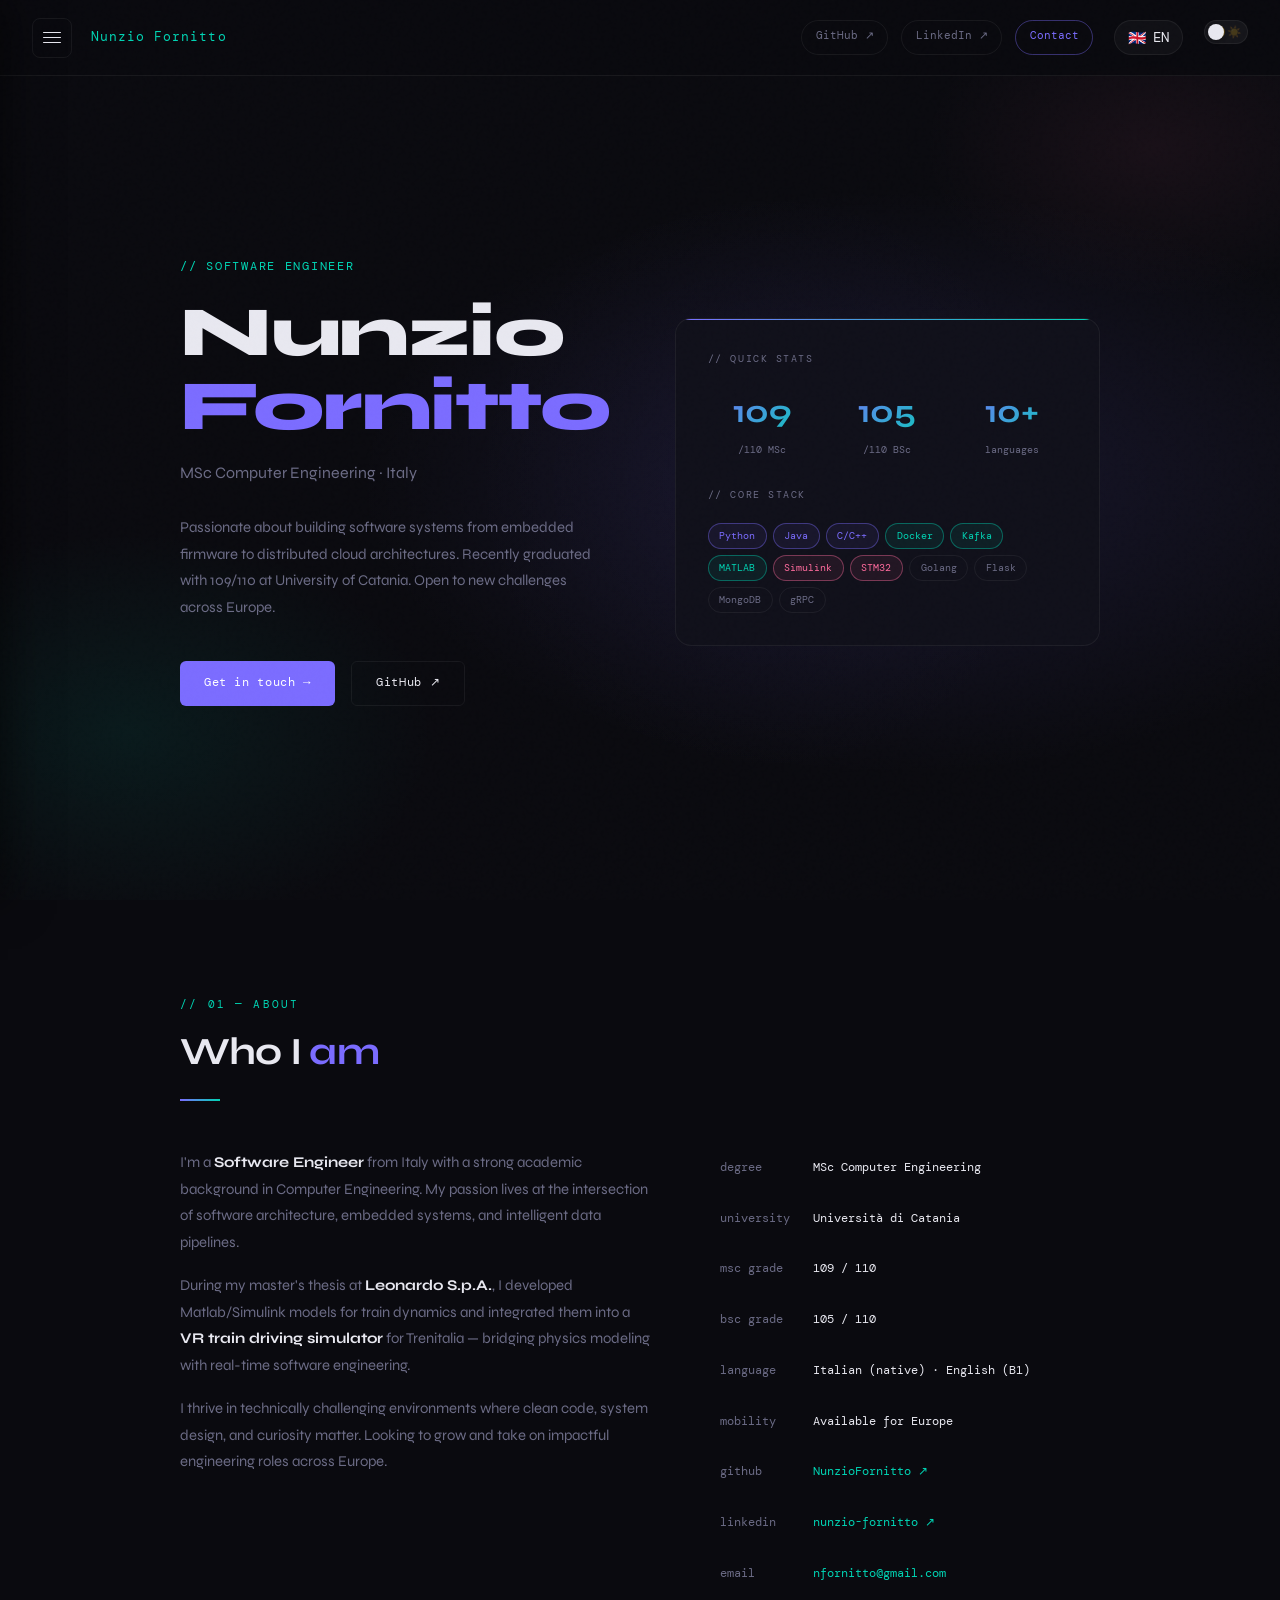
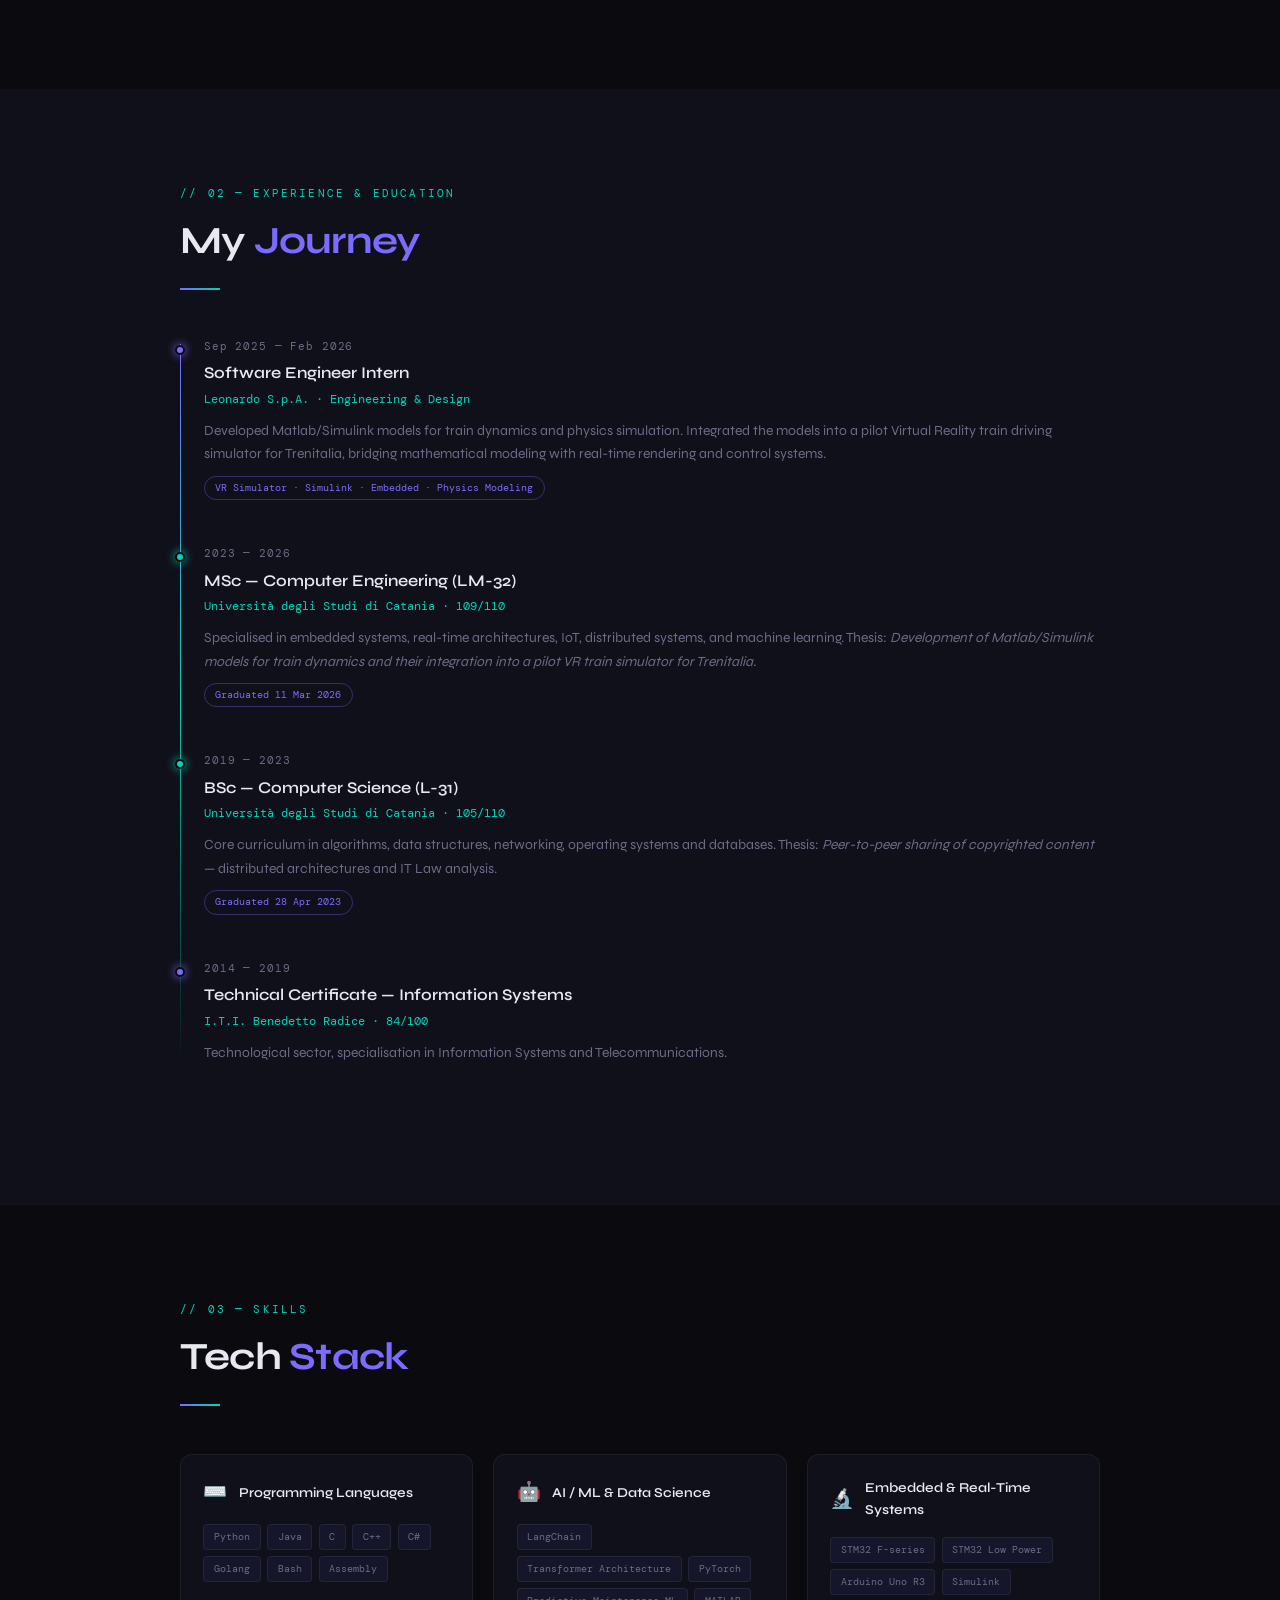
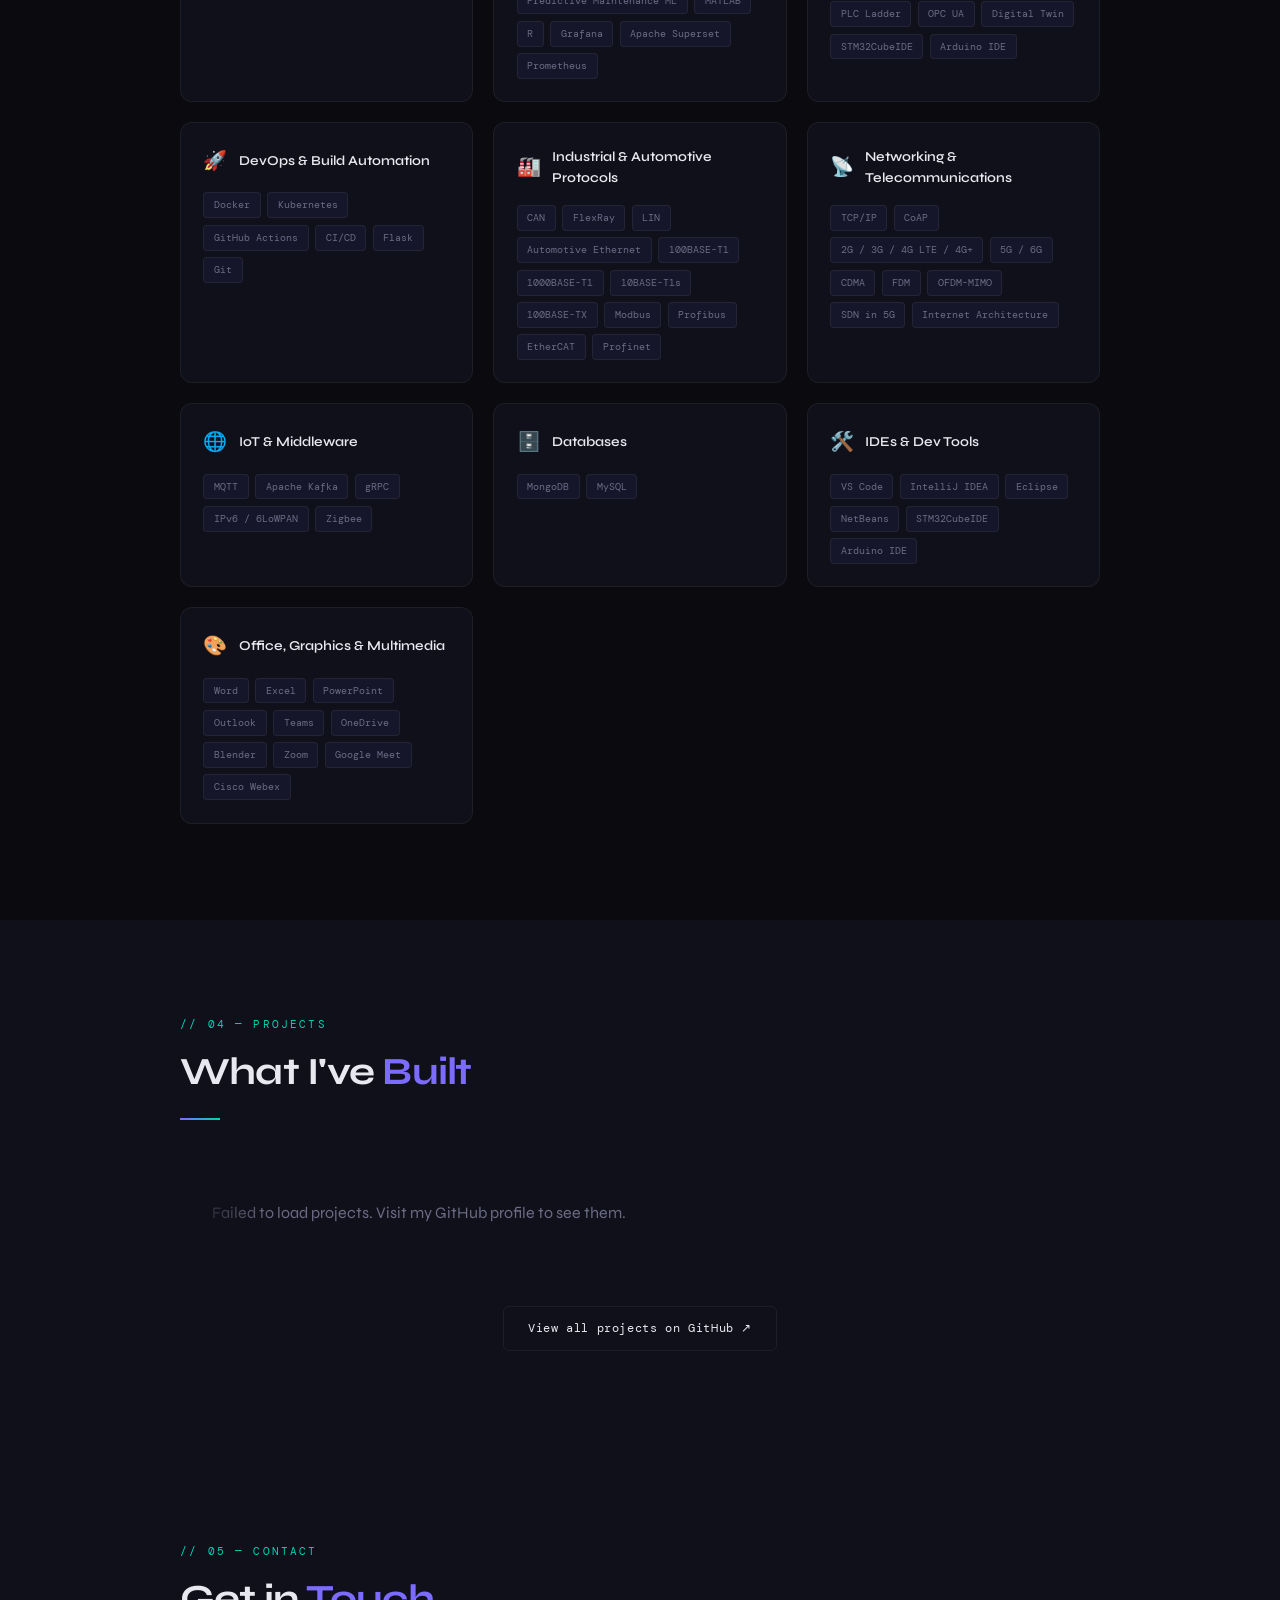
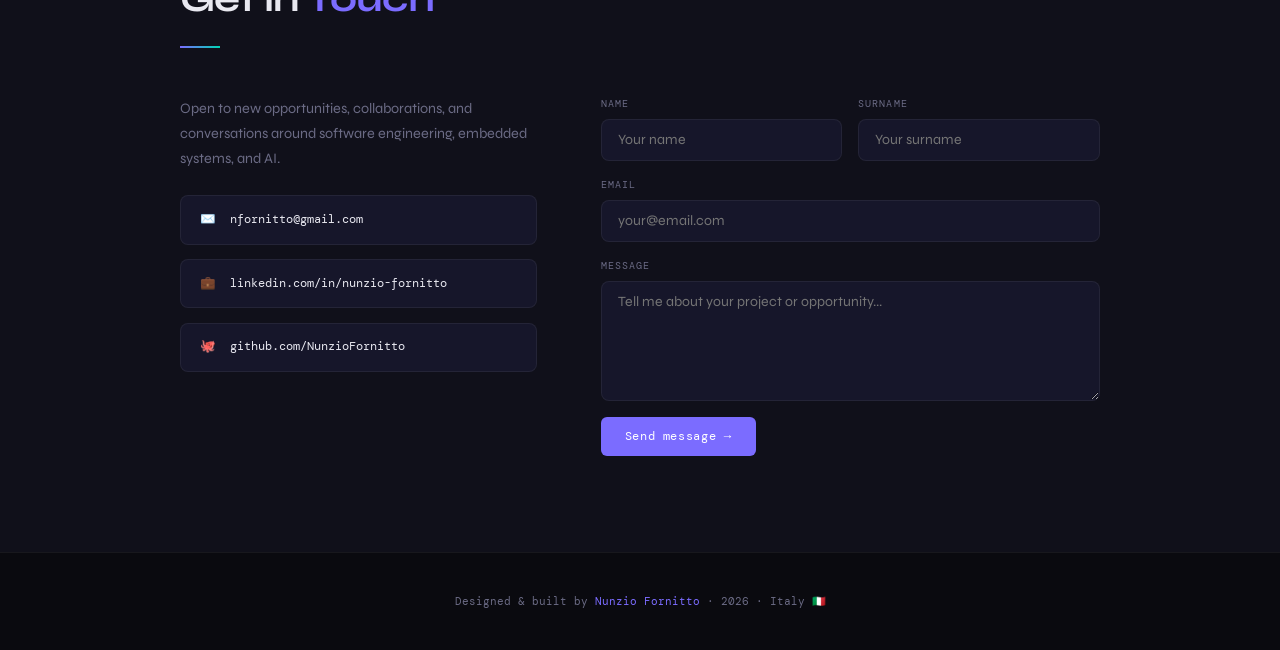
==== index.html @ ed562018 "feat: Implement an interactive theme switcher with light/dark modes and view transitions." ====
<!DOCTYPE html>
<html lang="en">

<head>
  <meta charset="UTF-8" />
  <meta name="viewport" content="width=device-width, initial-scale=1.0" />
  <title>Nunzio Fornitto — Software Engineer</title>
  <link rel="preconnect" href="https://fonts.googleapis.com" />
  <link
    href="https://fonts.googleapis.com/css2?family=DM+Mono:ital,wght@0,300;0,400;0,500;1,300&family=Syne:wght@400;500;600;700;800&display=swap"
    rel="stylesheet" />
  <style>
    *,
    *::before,
    *::after {
      box-sizing: border-box;
      margin: 0;
      padding: 0;
    }

    :root {
      --bg: #0a0a0f;
      --bg2: #10101a;
      --bg3: #16162a;
      --border: rgba(255, 255, 255, 0.06);
      --text: #e8e8f0;
      --muted: #6b6b85;
      --accent: #7b6cff;
      --accent2: #00d4b4;
      --accent3: #ff6b9d;
      --sidebar-w: 300px;
      --font-display: 'Syne', sans-serif;
      --font-mono: 'DM Mono', monospace;
    }

    :root.light-mode {
      --bg: #f8f8fb;
      --bg2: #ffffff;
      --bg3: #f0f0f5;
      --border: rgba(0, 0, 0, 0.08);
      --text: #1a1a24;
      --muted: #5a5a75;
      --accent: #5a45ff;
      --accent2: #00b398;
      --accent3: #e84a82;
    }

    /* ── THEME SCOPES (for interactive scrubbing) ── */
    .light-theme-scope {
      --bg: #f8f8fb;
      --bg2: #ffffff;
      --bg3: #f0f0f5;
      --border: rgba(0, 0, 0, 0.08);
      --text: #1a1a24;
      --muted: #5a5a75;
      --accent: #5a45ff;
      --accent2: #00b398;
      --accent3: #e84a82;
    }

    .dark-theme-scope {
      --bg: #0a0a0f;
      --bg2: #10101a;
      --bg3: #16162a;
      --border: rgba(255, 255, 255, 0.06);
      --text: #e8e8f0;
      --muted: #6b6b85;
      --accent: #7b6cff;
      --accent2: #00d4b4;
      --accent3: #ff6b9d;
    }

    /* ── DAY/NIGHT TRANSITION (View Transitions API) ── */
    ::view-transition-group(root) {
      animation-duration: 0.7s;
      animation-timing-function: cubic-bezier(0.4, 0, 0.2, 1);
    }
    ::view-transition-new(root),
    ::view-transition-old(root) {
      animation: none;
      mix-blend-mode: normal;
    }
    ::view-transition-old(root) {
      z-index: 999;
    }
    ::view-transition-new(root) {
      z-index: 1;
    }
    .light-mode::view-transition-new(root) {
      z-index: 999;
    }
    .light-mode::view-transition-old(root) {
      z-index: 1;
    }

    html {
      scroll-behavior: smooth;
    }

    body {
      background: var(--bg);
      color: var(--text);
      font-family: var(--font-display);
      line-height: 1.6;
      overflow-x: hidden;
    }

    body::before {
      content: '';
      position: fixed;
      inset: 0;
      background-image: url("data:image/svg+xml,%3Csvg viewBox='0 0 256 256' xmlns='http://www.w3.org/2000/svg'%3E%3Cfilter id='noise'%3E%3CfeTurbulence type='fractalNoise' baseFrequency='0.9' numOctaves='4' stitchTiles='stitch'/%3E%3C/filter%3E%3Crect width='100%25' height='100%25' filter='url(%23noise)' opacity='0.04'/%3E%3C/svg%3E");
      pointer-events: none;
      z-index: 9999;
      opacity: .4;
    }

    ::-webkit-scrollbar {
      width: 4px;
    }

    ::-webkit-scrollbar-track {
      background: var(--bg);
    }

    ::-webkit-scrollbar-thumb {
      background: var(--accent);
      border-radius: 2px;
    }

    /* ── SIDEBAR OVERLAY ── */
    .sidebar-overlay {
      position: fixed;
      inset: 0;
      background: rgba(0, 0, 0, .6);
      backdrop-filter: blur(4px);
      z-index: 200;
      opacity: 0;
      pointer-events: none;
      transition: opacity .4s cubic-bezier(.4, 0, .2, 1);
    }

    .sidebar-overlay.active {
      opacity: 1;
      pointer-events: all;
    }

    /* ── SIDEBAR ── */
    .sidebar {
      position: fixed;
      top: 0;
      left: 0;
      bottom: 0;
      width: var(--sidebar-w);
      background: var(--bg2);
      border-right: 1px solid var(--border);
      z-index: 300;
      transform: translateX(-100%);
      transition: transform .4s cubic-bezier(.4, 0, .2, 1);
      display: flex;
      flex-direction: column;
      padding: 2.5rem 2rem;
      box-shadow: 8px 0 40px rgba(0, 0, 0, .5);
    }

    .sidebar.open {
      transform: translateX(0);
    }

    /* Sidebar glow line */
    .sidebar::after {
      content: '';
      position: absolute;
      top: 0;
      right: -1px;
      bottom: 0;
      width: 1px;
      background: linear-gradient(180deg, transparent, var(--accent), var(--accent2), transparent);
      opacity: 0;
      transition: opacity .4s .1s;
    }

    .sidebar.open::after {
      opacity: 1;
    }

    .sidebar-logo {
      font-family: var(--font-mono);
      font-size: .75rem;
      color: var(--accent2);
      letter-spacing: .1em;
      margin-bottom: 3rem;
      opacity: 0;
      transform: translateX(-20px);
      transition: opacity .3s .2s, transform .3s .2s;
    }

    .sidebar.open .sidebar-logo {
      opacity: 1;
      transform: translateX(0);
    }

    .sidebar-nav {
      display: flex;
      flex-direction: column;
      gap: .3rem;
      flex: 1;
    }

    /* Cascade animation for nav items */
    .sidebar-nav a {
      display: flex;
      align-items: center;
      gap: 1rem;
      padding: .75rem 1rem;
      border-radius: 8px;
      text-decoration: none;
      color: var(--muted);
      font-family: var(--font-mono);
      font-size: .8rem;
      letter-spacing: .06em;
      transition: color .25s, background .25s, border-color .25s, transform .25s, box-shadow .25s;
      border: 1px solid transparent;
      opacity: 0;
      transform: translateX(-30px);
      position: relative;
      overflow: hidden;
    }

    /* Ripple effect on hover */
    .sidebar-nav a::before {
      content: '';
      position: absolute;
      inset: 0;
      background: linear-gradient(90deg, rgba(123, 108, 255, .08), transparent);
      transform: translateX(-100%);
      transition: transform .3s ease;
    }

    .sidebar-nav a:hover::before {
      transform: translateX(0);
    }

    .sidebar.open .sidebar-nav a {
      opacity: 1;
      transform: translateX(0);
    }

    .sidebar.open .sidebar-nav a:nth-child(1) {
      transition-delay: .08s;
    }

    .sidebar.open .sidebar-nav a:nth-child(2) {
      transition-delay: .14s;
    }

    .sidebar.open .sidebar-nav a:nth-child(3) {
      transition-delay: .20s;
    }

    .sidebar.open .sidebar-nav a:nth-child(4) {
      transition-delay: .26s;
    }

    .sidebar.open .sidebar-nav a:nth-child(5) {
      transition-delay: .32s;
    }

    .sidebar.open .sidebar-nav a:nth-child(6) {
      transition-delay: .38s;
    }

    /* Reset delays when closing */
    .sidebar:not(.open) .sidebar-nav a {
      transition: color .25s, background .25s, border-color .25s,
        opacity .2s, transform .2s;
      transition-delay: 0s !important;
    }

    .sidebar-nav a:hover,
    .sidebar-nav a.active {
      color: var(--text);
      background: var(--bg3);
      border-color: var(--border);
      transform: translateX(4px) !important;
      box-shadow: inset 0 0 0 1px rgba(123, 108, 255, .2);
    }

    .sidebar-nav a.active {
      color: var(--accent);
      border-color: rgba(123, 108, 255, .3);
      background: rgba(123, 108, 255, .08);
    }

    .sidebar-nav a .nav-num {
      font-size: .62rem;
      color: var(--accent);
      min-width: 20px;
    }

    .sidebar-footer {
      border-top: 1px solid var(--border);
      padding-top: 1.5rem;
      font-family: var(--font-mono);
      font-size: .65rem;
      color: var(--muted);
      line-height: 1.9;
      opacity: 0;
      transform: translateY(10px);
      transition: opacity .3s .5s, transform .3s .5s;
    }

    .sidebar.open .sidebar-footer {
      opacity: 1;
      transform: translateY(0);
    }

    .sidebar-footer a {
      color: var(--accent2);
      text-decoration: none;
    }

    /* ── TOP NAV ── */
    nav {
      position: fixed;
      top: 0;
      left: 0;
      right: 0;
      z-index: 100;
      display: flex;
      align-items: center;
      justify-content: space-between;
      padding: 1.1rem 2rem;
      background: rgba(10, 10, 15, .85);
      backdrop-filter: blur(16px);
      border-bottom: 1px solid var(--border);
      animation: slideDown .5s ease forwards;
    }

    @keyframes slideDown {
      from {
        transform: translateY(-100%);
        opacity: 0;
      }

      to {
        transform: translateY(0);
        opacity: 1;
      }
    }

    .nav-left {
      display: flex;
      align-items: center;
      gap: 1.2rem;
    }

    /* ── HAMBURGER (animated) ── */
    .hamburger {
      display: flex;
      flex-direction: column;
      justify-content: center;
      align-items: center;
      width: 40px;
      height: 40px;
      padding: 8px;
      cursor: pointer;
      border: 1px solid var(--border);
      border-radius: 8px;
      background: transparent;
      transition: border-color .3s, background .3s, box-shadow .3s;
      flex-shrink: 0;
      position: relative;
      gap: 0;
    }

    .hamburger:hover {
      border-color: var(--accent);
      background: rgba(123, 108, 255, .08);
      box-shadow: 0 0 16px rgba(123, 108, 255, .2);
    }

    .hamburger span {
      display: block;
      width: 18px;
      height: 1.5px;
      background: var(--text);
      border-radius: 2px;
      position: absolute;
      transition: transform .4s cubic-bezier(.4, 0, .2, 1),
        opacity .3s,
        width .3s,
        background .3s;
    }

    .hamburger span:nth-child(1) {
      transform: translateY(-5px);
    }

    .hamburger span:nth-child(2) {
      transform: translateY(0);
    }

    .hamburger span:nth-child(3) {
      transform: translateY(5px);
    }

    /* X state */
    .hamburger.open span {
      background: var(--accent);
    }

    .hamburger.open span:nth-child(1) {
      transform: translateY(0) rotate(45deg);
    }

    .hamburger.open span:nth-child(2) {
      opacity: 0;
      transform: scaleX(0);
    }

    .hamburger.open span:nth-child(3) {
      transform: translateY(0) rotate(-45deg);
    }

    .nav-logo {
      font-family: var(--font-mono);
      font-size: .8rem;
      color: var(--accent2);
      letter-spacing: .08em;
    }

    .nav-right {
      display: flex;
      gap: .8rem;
    }

    .nav-pill {
      font-family: var(--font-mono);
      font-size: .68rem;
      color: var(--muted);
      text-decoration: none;
      padding: .35rem .85rem;
      border-radius: 99px;
      border: 1px solid var(--border);
      transition: all .25s;
    }

    .nav-pill:hover {
      border-color: var(--accent2);
      color: var(--accent2);
      box-shadow: 0 0 12px rgba(0, 212, 180, .2);
    }

    /* ── MAIN ── */
    main {
      padding-top: 64px;
    }

    section {
      padding: 6rem 0;
    }

    .container {
      max-width: 1000px;
      margin: 0 auto;
      padding: 0 2.5rem;
    }

    /* ── HERO ── */
    #hero {
      min-height: calc(100vh - 64px);
      display: flex;
      align-items: center;
      position: relative;
      overflow: hidden;
    }

    /* Animated orbs background */
    .hero-bg {
      position: absolute;
      inset: 0;
      pointer-events: none;
      background:
        radial-gradient(ellipse 60% 50% at 70% 50%, rgba(123, 108, 255, .12) 0%, transparent 70%),
        radial-gradient(ellipse 40% 40% at 10% 80%, rgba(0, 212, 180, .08) 0%, transparent 60%);
    }

    .hero-bg::before {
      content: '';
      position: absolute;
      inset: 0;
      background: radial-gradient(ellipse 30% 30% at 90% 10%, rgba(255, 107, 157, .06) 0%, transparent 60%);
      animation: pulseBg 8s ease-in-out infinite alternate;
    }

    .hero-bg::after {
      content: '';
      position: absolute;
      width: 600px;
      height: 600px;
      border-radius: 50%;
      background: radial-gradient(circle, rgba(123, 108, 255, .04) 0%, transparent 70%);
      top: 50%;
      left: 60%;
      transform: translate(-50%, -50%);
      animation: floatOrb 12s ease-in-out infinite alternate;
    }

    @keyframes pulseBg {
      from {
        opacity: .6;
        transform: scale(1);
      }

      to {
        opacity: 1;
        transform: scale(1.1);
      }
    }

    @keyframes floatOrb {
      from {
        transform: translate(-50%, -50%) scale(1);
      }

      to {
        transform: translate(-50%, -55%) scale(1.15);
      }
    }

    /* Particle-like floating dots */
    .hero-particles {
      position: absolute;
      inset: 0;
      pointer-events: none;
      overflow: hidden;
    }

    .hero-particles span {
      position: absolute;
      width: 2px;
      height: 2px;
      border-radius: 50%;
      background: var(--accent);
      opacity: 0;
      animation: particle 8s linear infinite;
    }

    .hero-particles span:nth-child(1) {
      left: 10%;
      animation-delay: 0s;
      animation-duration: 7s;
      background: var(--accent);
    }

    .hero-particles span:nth-child(2) {
      left: 25%;
      animation-delay: 1.5s;
      animation-duration: 9s;
      background: var(--accent2);
    }

    .hero-particles span:nth-child(3) {
      left: 40%;
      animation-delay: 3s;
      animation-duration: 6s;
      background: var(--accent3);
    }

    .hero-particles span:nth-child(4) {
      left: 60%;
      animation-delay: 0.8s;
      animation-duration: 11s;
      background: var(--accent);
    }

    .hero-particles span:nth-child(5) {
      left: 75%;
      animation-delay: 2.2s;
      animation-duration: 8s;
      background: var(--accent2);
    }

    .hero-particles span:nth-child(6) {
      left: 88%;
      animation-delay: 4s;
      animation-duration: 10s;
      background: var(--accent);
    }

    @keyframes particle {
      0% {
        transform: translateY(100vh) scale(0);
        opacity: 0;
      }

      10% {
        opacity: .6;
      }

      90% {
        opacity: .3;
      }

      100% {
        transform: translateY(-10vh) scale(1.5);
        opacity: 0;
      }
    }

    .hero-grid {
      display: grid;
      grid-template-columns: 1fr 1fr;
      gap: 4rem;
      align-items: center;
      position: relative;
      z-index: 1;
    }

    .hero-tag {
      font-family: var(--font-mono);
      font-size: .72rem;
      color: var(--accent2);
      letter-spacing: .15em;
      text-transform: uppercase;
      margin-bottom: 1.2rem;
      opacity: 0;
      animation: fadeUp .6s .3s forwards;
    }

    .hero-name {
      font-size: clamp(3rem, 5.5vw, 4.8rem);
      font-weight: 800;
      line-height: 1.05;
      letter-spacing: -.02em;
      opacity: 0;
      animation: fadeUp .7s .45s forwards;
    }

    .hero-name span {
      color: var(--accent);
    }

    .hero-role {
      margin-top: 1rem;
      font-size: 1rem;
      color: var(--muted);
      opacity: 0;
      animation: fadeUp .6s .6s forwards;
    }

    .hero-desc {
      margin-top: 1.8rem;
      font-size: .93rem;
      color: var(--muted);
      line-height: 1.8;
      max-width: 440px;
      opacity: 0;
      animation: fadeUp .6s .75s forwards;
    }

    .hero-cta {
      margin-top: 2.5rem;
      display: flex;
      gap: 1rem;
      flex-wrap: wrap;
      opacity: 0;
      animation: fadeUp .6s .9s forwards;
    }

    .btn {
      display: inline-flex;
      align-items: center;
      gap: .5rem;
      padding: .72rem 1.5rem;
      border-radius: 6px;
      font-family: var(--font-mono);
      font-size: .78rem;
      letter-spacing: .05em;
      text-decoration: none;
      transition: all .3s cubic-bezier(.4, 0, .2, 1);
      cursor: pointer;
      border: none;
      position: relative;
      overflow: hidden;
    }

    .btn::after {
      content: '';
      position: absolute;
      inset: 0;
      background: rgba(255, 255, 255, .08);
      transform: scaleX(0);
      transform-origin: left;
      transition: transform .3s ease;
    }

    .btn:hover::after {
      transform: scaleX(1);
    }

    .btn-primary {
      background: var(--accent);
      color: #fff;
    }

    .btn-primary:hover {
      background: #9488ff;
      transform: translateY(-3px);
      box-shadow: 0 12px 32px rgba(123, 108, 255, .4);
    }

    .btn-outline {
      background: transparent;
      color: var(--text);
      border: 1px solid var(--border);
    }

    .btn-outline:hover {
      border-color: var(--accent2);
      color: var(--accent2);
      transform: translateY(-3px);
      box-shadow: 0 8px 24px rgba(0, 212, 180, .15);
    }

    .hero-card {
      background: var(--bg2);
      border: 1px solid var(--border);
      border-radius: 16px;
      padding: 2rem;
      opacity: 0;
      animation: fadeLeft .8s .5s forwards;
      position: relative;
      overflow: hidden;
      transition: transform .3s, box-shadow .3s;
    }

    .hero-card:hover {
      transform: translateY(-4px) rotateX(2deg);
      box-shadow: 0 24px 60px rgba(0, 0, 0, .4);
    }

    .hero-card::before {
      content: '';
      position: absolute;
      top: -1px;
      left: 0;
      right: 0;
      height: 2px;
      background: linear-gradient(90deg, var(--accent), var(--accent2), var(--accent3));
      background-size: 200% 100%;
      animation: shimmerLine 3s linear infinite;
    }

    @keyframes shimmerLine {
      0% {
        background-position: -100% 0;
      }

      100% {
        background-position: 200% 0;
      }
    }

    .card-label {
      font-family: var(--font-mono);
      font-size: .65rem;
      color: var(--muted);
      letter-spacing: .15em;
      text-transform: uppercase;
      margin-bottom: 1.2rem;
    }

    .stat-row {
      display: flex;
      justify-content: space-between;
      margin-bottom: 1.8rem;
      gap: 1rem;
    }

    .stat {
      text-align: center;
      flex: 1;
    }

    .stat-val {
      font-size: 2rem;
      font-weight: 700;
      background: linear-gradient(135deg, var(--accent), var(--accent2));
      -webkit-background-clip: text;
      background-clip: text;
      -webkit-text-fill-color: transparent;
      animation: countPulse 3s ease-in-out infinite;
    }

    @keyframes countPulse {

      0%,
      100% {
        filter: brightness(1);
      }

      50% {
        filter: brightness(1.3);
      }
    }

    .stat-lbl {
      font-family: var(--font-mono);
      font-size: .62rem;
      color: var(--muted);
      margin-top: .3rem;
    }

    .chip-cloud {
      display: flex;
      flex-wrap: wrap;
      gap: .4rem;
      margin-top: .5rem;
    }

    .chip {
      font-family: var(--font-mono);
      font-size: .62rem;
      padding: .25rem .65rem;
      border-radius: 99px;
      border: 1px solid var(--border);
      color: var(--muted);
      transition: all .25s;
      cursor: default;
    }

    .chip:hover {
      transform: translateY(-2px);
      box-shadow: 0 4px 12px rgba(0, 0, 0, .3);
    }

    .chip.hi {
      border-color: rgba(123, 108, 255, .4);
      color: var(--accent);
      background: rgba(123, 108, 255, .08);
    }

    .chip.teal {
      border-color: rgba(0, 212, 180, .4);
      color: var(--accent2);
      background: rgba(0, 212, 180, .08);
    }

    .chip.pink {
      border-color: rgba(255, 107, 157, .4);
      color: var(--accent3);
      background: rgba(255, 107, 157, .08);
    }

    /* ── SECTION HEADER ── */
    .section-header {
      margin-bottom: 3rem;
    }

    .section-eyebrow {
      font-family: var(--font-mono);
      font-size: .68rem;
      color: var(--accent2);
      letter-spacing: .2em;
      text-transform: uppercase;
      margin-bottom: .5rem;
    }

    .section-title {
      font-size: clamp(1.8rem, 3vw, 2.4rem);
      font-weight: 700;
      letter-spacing: -.02em;
    }

    .section-title span {
      color: var(--accent);
    }

    .divider {
      width: 40px;
      height: 2px;
      margin: 1rem 0 0;
      background: linear-gradient(90deg, var(--accent), var(--accent2));
      transition: width .6s ease;
    }

    .reveal.visible .divider {
      width: 80px;
    }

    /* ── ABOUT ── */
    .about-grid {
      display: grid;
      grid-template-columns: 1.2fr 1fr;
      gap: 3.5rem;
      align-items: start;
    }

    .about-text p {
      color: var(--muted);
      line-height: 1.8;
      margin-bottom: 1rem;
      font-size: .93rem;
    }

    .about-text p strong {
      color: var(--text);
    }

    .info-list {
      list-style: none;
      display: flex;
      flex-direction: column;
      gap: .8rem;
    }

    .info-list li {
      display: flex;
      gap: .8rem;
      font-family: var(--font-mono);
      font-size: .78rem;
      padding: .5rem .75rem;
      border-radius: 6px;
      border: 1px solid transparent;
      transition: all .2s;
    }

    .info-list li:hover {
      background: var(--bg3);
      border-color: var(--border);
      transform: translateX(4px);
    }

    .info-list .key {
      color: var(--muted);
      min-width: 80px;
    }

    .info-list .val {
      color: var(--text);
    }

    .info-list a {
      color: var(--accent2);
      text-decoration: none;
    }

    .info-list a:hover {
      color: var(--accent);
    }

    /* ── TIMELINE ── */
    .timeline {
      position: relative;
      padding-left: 1.5rem;
    }

    .timeline::before {
      content: '';
      position: absolute;
      left: 0;
      top: .4rem;
      bottom: 0;
      width: 1px;
      background: linear-gradient(180deg, var(--accent), var(--accent2), transparent);
      animation: timelineGrow 1.5s ease forwards;
      transform-origin: top;
    }

    @keyframes timelineGrow {
      from {
        transform: scaleY(0);
      }

      to {
        transform: scaleY(1);
      }
    }

    .tl-item {
      position: relative;
      margin-bottom: 2.8rem;
      opacity: 0;
      transform: translateX(20px);
      transition: opacity .5s, transform .5s;
    }

    .tl-item.visible {
      opacity: 1;
      transform: translateX(0);
    }

    .tl-dot {
      position: absolute;
      left: -1.83rem;
      top: .45rem;
      width: 10px;
      height: 10px;
      border-radius: 50%;
      background: var(--accent);
      border: 2px solid var(--bg);
      box-shadow: 0 0 10px var(--accent);
      animation: dotPulse 2.5s ease-in-out infinite;
    }

    .tl-dot.teal {
      background: var(--accent2);
      box-shadow: 0 0 10px var(--accent2);
    }

    @keyframes dotPulse {

      0%,
      100% {
        box-shadow: 0 0 6px currentColor;
      }

      50% {
        box-shadow: 0 0 18px currentColor;
      }
    }

    .tl-date {
      font-family: var(--font-mono);
      font-size: .67rem;
      color: var(--muted);
      letter-spacing: .08em;
      margin-bottom: .35rem;
    }

    .tl-title {
      font-size: 1.02rem;
      font-weight: 600;
      margin-bottom: .2rem;
    }

    .tl-company {
      font-family: var(--font-mono);
      font-size: .76rem;
      color: var(--accent2);
      margin-bottom: .6rem;
    }

    .tl-desc {
      font-size: .87rem;
      color: var(--muted);
      line-height: 1.7;
    }

    .tl-badge {
      display: inline-block;
      margin-top: .6rem;
      font-family: var(--font-mono);
      font-size: .63rem;
      padding: .2rem .65rem;
      border-radius: 99px;
      border: 1px solid rgba(123, 108, 255, .35);
      color: var(--accent);
      transition: all .25s;
    }

    .tl-badge:hover {
      background: rgba(123, 108, 255, .1);
      box-shadow: 0 0 12px rgba(123, 108, 255, .2);
    }

    /* ── SKILLS ── */
    .skills-grid {
      display: grid;
      grid-template-columns: repeat(auto-fit, minmax(290px, 1fr));
      gap: 1.25rem;
    }

    .skill-card {
      background: var(--bg2);
      border: 1px solid var(--border);
      border-radius: 12px;
      padding: 1.4rem;
      transition: border-color .3s, transform .3s, box-shadow .3s;
      position: relative;
      overflow: hidden;
      opacity: 0;
      transform: translateY(20px);
    }

    .skill-card.visible {
      opacity: 1;
      transform: translateY(0);
    }

    .skill-card:hover {
      border-color: var(--accent);
      transform: translateY(-5px);
      box-shadow: 0 12px 40px rgba(123, 108, 255, .15);
    }

    .skill-card::after {
      content: '';
      position: absolute;
      top: 0;
      left: 0;
      right: 0;
      height: 2px;
      background: linear-gradient(90deg, var(--accent), var(--accent2));
      opacity: 0;
      transition: opacity .3s;
    }

    .skill-card:hover::after {
      opacity: 1;
    }

    /* Spotlight hover */
    .skill-card::before {
      content: '';
      position: absolute;
      inset: 0;
      background: radial-gradient(circle at var(--mx, 50%) var(--my, 50%), rgba(123, 108, 255, .06) 0%, transparent 60%);
      opacity: 0;
      transition: opacity .3s;
    }

    .skill-card:hover::before {
      opacity: 1;
    }

    .skill-card-head {
      display: flex;
      align-items: center;
      gap: .7rem;
      margin-bottom: 1rem;
    }

    .skill-card-icon {
      font-size: 1.2rem;
    }

    .skill-card-title {
      font-size: .85rem;
      font-weight: 600;
    }

    .skill-tags {
      display: flex;
      flex-wrap: wrap;
      gap: .4rem;
    }

    .skill-tag {
      font-family: var(--font-mono);
      font-size: .62rem;
      padding: .25rem .6rem;
      border-radius: 4px;
      background: var(--bg3);
      color: var(--muted);
      border: 1px solid var(--border);
      transition: all .2s;
    }

    .skill-tag:hover {
      color: var(--accent);
      border-color: rgba(123, 108, 255, .3);
      transform: scale(1.05);
    }

    /* ── PROJECTS ── */
    .projects-grid {
      display: grid;
      grid-template-columns: repeat(auto-fit, minmax(280px, 1fr));
      gap: 1.4rem;
    }

    .project-card {
      background: var(--bg2);
      border: 1px solid var(--border);
      border-radius: 12px;
      padding: 1.8rem;
      transition: all .3s cubic-bezier(.4, 0, .2, 1);
      display: flex;
      flex-direction: column;
      gap: .8rem;
      opacity: 0;
      transform: translateY(30px);
    }

    .project-card.visible {
      opacity: 1;
      transform: translateY(0);
    }

    .project-card:hover {
      border-color: var(--accent2);
      transform: translateY(-6px);
      box-shadow: 0 20px 50px rgba(0, 0, 0, .4), 0 0 0 1px rgba(0, 212, 180, .1);
    }

    .project-top {
      display: flex;
      justify-content: space-between;
      align-items: flex-start;
    }

    .project-icon {
      font-size: 1.5rem;
      transition: transform .3s;
    }

    .project-card:hover .project-icon {
      transform: scale(1.15) rotate(5deg);
    }

    .project-link {
      font-family: var(--font-mono);
      font-size: .63rem;
      color: var(--muted);
      text-decoration: none;
      border: 1px solid var(--border);
      padding: .22rem .6rem;
      border-radius: 4px;
      transition: all .2s;
    }

    .project-link:hover {
      border-color: var(--accent2);
      color: var(--accent2);
    }

    .project-title {
      font-size: .98rem;
      font-weight: 600;
    }

    .project-desc {
      font-size: .85rem;
      color: var(--muted);
      line-height: 1.65;
      flex: 1;
    }

    .project-stack {
      display: flex;
      flex-wrap: wrap;
      gap: .4rem;
    }

    .stack-tag {
      font-family: var(--font-mono);
      font-size: .6rem;
      padding: .2rem .55rem;
      border-radius: 4px;
      background: rgba(123, 108, 255, .1);
      color: var(--accent);
      border: 1px solid rgba(123, 108, 255, .2);
      transition: all .2s;
    }

    .stack-tag:hover {
      background: rgba(123, 108, 255, .2);
      transform: translateY(-1px);
    }

    .github-cta {
      text-align: center;
      margin-top: 2.5rem;
    }

    /* ── CONTACT ── */
    #contact {
      background: var(--bg2);
    }

    .contact-grid {
      display: grid;
      grid-template-columns: 1fr 1.4fr;
      gap: 4rem;
      align-items: start;
    }

    .contact-links {
      display: flex;
      flex-direction: column;
      gap: .9rem;
      margin-top: 1.5rem;
    }

    .contact-link {
      display: flex;
      align-items: center;
      gap: 1rem;
      padding: .85rem 1.2rem;
      background: var(--bg3);
      border-radius: 8px;
      border: 1px solid var(--border);
      text-decoration: none;
      color: var(--text);
      font-family: var(--font-mono);
      font-size: .78rem;
      transition: all .25s;
      position: relative;
      overflow: hidden;
    }

    .contact-link::after {
      content: '→';
      position: absolute;
      right: 1rem;
      opacity: 0;
      transform: translateX(-8px);
      transition: all .25s;
      font-size: .7rem;
      color: var(--accent);
    }

    .contact-link:hover {
      border-color: var(--accent);
      color: var(--accent);
      transform: translateX(4px);
    }

    .contact-link:hover::after {
      opacity: 1;
      transform: translateX(0);
    }

    .contact-form {
      display: flex;
      flex-direction: column;
      gap: 1rem;
    }

    .form-row {
      display: grid;
      grid-template-columns: 1fr 1fr;
      gap: 1rem;
    }

    .form-group {
      display: flex;
      flex-direction: column;
      gap: .4rem;
    }

    .form-label {
      font-family: var(--font-mono);
      font-size: .65rem;
      color: var(--muted);
      letter-spacing: .1em;
      text-transform: uppercase;
    }

    .form-input,
    .form-textarea {
      background: var(--bg3);
      border: 1px solid var(--border);
      border-radius: 8px;
      padding: .72rem 1rem;
      color: var(--text);
      font-family: var(--font-display);
      font-size: .88rem;
      transition: border-color .25s, box-shadow .25s;
      outline: none;
      width: 100%;
    }

    .form-input:focus,
    .form-textarea:focus {
      border-color: var(--accent);
      box-shadow: 0 0 0 3px rgba(123, 108, 255, .1);
    }

    .form-textarea {
      min-height: 120px;
      resize: vertical;
    }

    .form-status {
      font-family: var(--font-mono);
      font-size: .73rem;
      padding: .6rem 1rem;
      border-radius: 6px;
      display: none;
    }

    .form-status.success {
      background: rgba(0, 212, 180, .1);
      color: var(--accent2);
      border: 1px solid rgba(0, 212, 180, .25);
      display: block;
    }

    .form-status.error {
      background: rgba(255, 107, 157, .1);
      color: var(--accent3);
      border: 1px solid rgba(255, 107, 157, .25);
      display: block;
    }

    /* ── FOOTER ── */
    footer {
      text-align: center;
      padding: 2.5rem;
      border-top: 1px solid var(--border);
      font-family: var(--font-mono);
      font-size: .68rem;
      color: var(--muted);
    }

    footer span {
      color: var(--accent);
    }

    /* ── SCROLL REVEAL ── */
    @keyframes fadeUp {
      from {
        opacity: 0;
        transform: translateY(28px);
      }

      to {
        opacity: 1;
        transform: translateY(0);
      }
    }

    @keyframes fadeLeft {
      from {
        opacity: 0;
        transform: translateX(28px);
      }

      to {
        opacity: 1;
        transform: translateX(0);
      }
    }

    .reveal {
      opacity: 0;
      transform: translateY(24px);
      transition: opacity .7s cubic-bezier(.4, 0, .2, 1), transform .7s cubic-bezier(.4, 0, .2, 1);
    }

    .reveal.visible {
      opacity: 1;
      transform: translateY(0);
    }

    /* Staggered reveal children */
    .reveal-stagger>* {
      opacity: 0;
      transform: translateY(20px);
      transition: opacity .5s, transform .5s;
    }

    .reveal-stagger.visible>*:nth-child(1) {
      opacity: 1;
      transform: none;
      transition-delay: .05s;
    }

    .reveal-stagger.visible>*:nth-child(2) {
      opacity: 1;
      transform: none;
      transition-delay: .15s;
    }

    .reveal-stagger.visible>*:nth-child(3) {
      opacity: 1;
      transform: none;
      transition-delay: .25s;
    }

    .reveal-stagger.visible>*:nth-child(4) {
      opacity: 1;
      transform: none;
      transition-delay: .35s;
    }

    .reveal-stagger.visible>*:nth-child(5) {
      opacity: 1;
      transform: none;
      transition-delay: .45s;
    }

    .reveal-stagger.visible>*:nth-child(6) {
      opacity: 1;
      transform: none;
      transition-delay: .55s;
    }

    .reveal-stagger.visible>*:nth-child(7) {
      opacity: 1;
      transform: none;
      transition-delay: .65s;
    }

    .reveal-stagger.visible>*:nth-child(8) {
      opacity: 1;
      transform: none;
      transition-delay: .75s;
    }

    .reveal-stagger.visible>*:nth-child(9) {
      opacity: 1;
      transform: none;
      transition-delay: .85s;
    }

    .reveal-stagger.visible>*:nth-child(10) {
      opacity: 1;
      transform: none;
      transition-delay: .95s;
    }

    /* ── PROJECTS SLIDER ── */
    .projects-slider-wrapper {
      width: 100%;
      overflow: hidden;
      position: relative;
      margin-top: 3rem;
      /* Masks to fade left and right edges */
      -webkit-mask-image: linear-gradient(to right, transparent, black 10%, black 90%, transparent);
      mask-image: linear-gradient(to right, transparent, black 10%, black 90%, transparent);
    }

    .projects-track {
      display: flex;
      gap: 2rem;
      width: max-content;
      /* Animation now handled by JS for interactivity */
      will-change: transform;
    }

    /* Each card is fixed width in the slider */
    .projects-track .project-card {
      width: 350px;
      flex-shrink: 0;
      white-space: normal; /* Restore normal wrapping inside card */
      opacity: 1; /* Override original reveal styling */
      transform: none;
    }    /* ── LANG TOGGLE ── */
    .lang-toggle {
      display: flex;
      align-items: center;
      gap: 0.4rem;
      background: rgba(255, 255, 255, 0.03);
      border: 1px solid var(--border);
      color: var(--text);
      font-family: var(--font-mono);
      font-size: 0.85rem;
      padding: 0.4rem 0.8rem;
      border-radius: 40px;
      cursor: pointer;
      transition: all 0.3s ease;
      margin-left: 0.5rem;
    }

    .lang-toggle:hover {
      background: rgba(255, 255, 255, 0.08);
      border-color: rgba(255, 255, 255, 0.2);
      transform: translateY(-1px);
    }

    .lang-flag {
      font-size: 1.1em;
    }

    /* ── THEME SWITCH ── */
    .theme-switch {
      position: relative;
      width: 44px;
      height: 24px;
      background: rgba(255, 255, 255, 0.05);
      border: 1px solid var(--border);
      border-radius: 20px;
      cursor: pointer;
      display: flex;
      align-items: center;
      margin-left: 0.5rem;
      transition: all 0.3s ease;
    }
    :root.light-mode .theme-switch {
      background: rgba(0, 0, 0, 0.05);
    }
    .theme-switch:hover {
      background: rgba(255, 255, 255, 0.1);
      border-color: rgba(255, 255, 255, 0.2);
    }
    :root.light-mode .theme-switch:hover {
      background: rgba(0, 0, 0, 0.1);
      border-color: rgba(0, 0, 0, 0.2);
    }
    .theme-switch-thumb {
      position: absolute;
      left: 3px;
      width: 16px;
      height: 16px;
      background: var(--text);
      border-radius: 50%;
      transition: transform 0.4s cubic-bezier(0.4, 0, 0.2, 1);
      box-shadow: 0 2px 4px rgba(0,0,0,0.2);
    }
    :root.light-mode .theme-switch-thumb {
      transform: translateX(20px);
      background: var(--accent);
    }
    .theme-icon {
      position: absolute;
      font-size: 0.72rem;
      pointer-events: none;
      transition: opacity 0.3s ease;
      z-index: 1;
      display: flex;
      align-items: center;
      justify-content: center;
    }
    .theme-icon.moon { 
      left: 6px;
      opacity: 0.5; 
    }
    .theme-icon.sun { 
      right: 6px;
      opacity: 0.2;
    }
    :root.light-mode .theme-icon.moon { opacity: 0.2; }
    :root.light-mode .theme-icon.sun { opacity: 0.8; }
    .theme-switch-thumb {
      z-index: 2;
    }

    /* ── RESPONSIVE ── */
    @media (max-width: 768px) {
      .nav-right .nav-pill {
        display: none;
      }

      .hero-grid,
      .about-grid,
      .contact-grid {
        grid-template-columns: 1fr;
      }

      .form-row {
        grid-template-columns: 1fr;
      }

      .hero-card {
        display: none;
      }
    }
  </style>
</head>

<body>

  <div class="sidebar-overlay" id="overlay"></div>

  <!-- Lang transition overlay -->
  <div id="lang-veil" style="position:fixed;inset:0;background:var(--bg);opacity:0;pointer-events:none;z-index:9998;transition:opacity .25s ease;"></div>

  <aside class="sidebar" id="sidebar">
    <div class="sidebar-logo">nf.dev / menu</div>
    <nav class="sidebar-nav">
      <a href="#hero" class="active"><span class="nav-num">00</span> <span data-i18n="nav-home">Home</span></a>
      <a href="#about"> <span class="nav-num">01</span> <span data-i18n="nav-about">About</span></a>
      <a href="#experience"> <span class="nav-num">02</span> <span data-i18n="nav-experience">Experience</span></a>
      <a href="#skills"> <span class="nav-num">03</span> <span data-i18n="nav-skills">Skills</span></a>
      <a href="#projects"> <span class="nav-num">04</span> <span data-i18n="nav-projects">Projects</span></a>
      <a href="#contact"> <span class="nav-num">05</span> <span data-i18n="nav-contact">Contact</span></a>
    </nav>
    <div class="sidebar-footer">
      <a href="https://github.com/NunzioFornitto" target="_blank">github.com/NunzioFornitto</a><br />
      <a href="mailto:nfornitto@gmail.com">nfornitto@gmail.com</a><br />
      <span style="margin-top:.4rem;display:block;">Italy 🇮🇹 · Open to Europe</span>
    </div>
  </aside>

  <nav>
    <div class="nav-left">
      <button class="hamburger" id="hamburger" aria-label="Menu">
        <span></span><span></span><span></span>
      </button>
      <div class="nav-logo">Nunzio Fornitto</div>
    </div>
    <div class="nav-right">
      <a href="https://github.com/NunzioFornitto" target="_blank" class="nav-pill">GitHub ↗</a>
      <a href="https://linkedin.com/in/nunzio-fornitto" target="_blank" class="nav-pill">LinkedIn ↗</a>
      <a href="#contact" class="nav-pill" style="border-color:rgba(123,108,255,.4);color:var(--accent);" data-i18n="nav-contact">Contact</a>
      <button id="langToggle" class="lang-toggle" aria-label="Switch language">
        <span class="lang-flag">🇬🇧</span>
        <span class="lang-label">EN</span>
      </button>
      <button id="themeToggle" class="theme-switch" title="Toggle theme" aria-label="Toggle theme">
        <span class="theme-icon moon">🌙</span>
        <span class="theme-icon sun">☀️</span>
        <span class="theme-switch-thumb"></span>
      </button>
    </div>
  </nav>

  <main>

    <!-- HERO -->
    <section id="hero">
      <div class="hero-bg"></div>
      <div class="hero-particles">
        <span></span><span></span><span></span>
        <span></span><span></span><span></span>
      </div>
      <div class="container">
        <div class="hero-grid">
          <div>
            <p class="hero-tag" data-i18n="hero-tag">// Software Engineer</p>
            <h1 class="hero-name">Nunzio<br /><span>Fornitto</span></h1>
            <p class="hero-role" data-i18n="hero-role">MSc Computer Engineering · Italy</p>
            <p class="hero-desc" data-i18n="hero-desc">Passionate about building software systems from embedded firmware to distributed cloud architectures. Recently graduated with 109/110 at University of Catania. Open to new challenges across Europe.</p>
            <div class="hero-cta">
              <a href="#contact" class="btn btn-primary" data-i18n="hero-cta-primary">Get in touch →</a>
              <a href="https://github.com/NunzioFornitto" target="_blank" class="btn btn-outline">GitHub ↗</a>
            </div>
          </div>
          <div>
            <div class="hero-card">
              <p class="card-label">// quick stats</p>
              <div class="stat-row">
                <div class="stat">
                  <div class="stat-val">109</div>
                  <div class="stat-lbl">/110 MSc</div>
                </div>
                <div class="stat">
                  <div class="stat-val">105</div>
                  <div class="stat-lbl">/110 BSc</div>
                </div>
                <div class="stat">
                  <div class="stat-val">10+</div>
                  <div class="stat-lbl">languages</div>
                </div>
              </div>
              <p class="card-label">// core stack</p>
              <div class="chip-cloud">
                <span class="chip hi">Python</span><span class="chip hi">Java</span><span class="chip hi">C/C++</span>
                <span class="chip teal">Docker</span><span class="chip teal">Kafka</span><span
                  class="chip teal">MATLAB</span>
                <span class="chip pink">Simulink</span><span class="chip pink">STM32</span>
                <span class="chip">Golang</span><span class="chip">Flask</span><span class="chip">MongoDB</span><span
                  class="chip">gRPC</span>
              </div>
            </div>
          </div>
        </div>
      </div>
    </section>

    <!-- ABOUT -->
    <section id="about">
      <div class="container">
        <div class="reveal">
          <div class="section-header">
            <p class="section-eyebrow" data-i18n="about-eyebrow">// 01 — about</p>
            <h2 class="section-title" data-i18n="about-title">Who I <span>am</span></h2>
            <div class="divider"></div>
          </div>
        </div>
        <div class="about-grid reveal">
          <div class="about-text">
            <p data-i18n="about-p1">I'm a <strong>Software Engineer</strong> from Italy with a strong academic background in Computer Engineering. My passion lives at the intersection of software architecture, embedded systems, and intelligent data pipelines.</p>
            <p data-i18n="about-p2">During my master's thesis at <strong>Leonardo S.p.A.</strong>, I developed Matlab/Simulink models for train dynamics and integrated them into a <strong>VR train driving simulator</strong> for Trenitalia — bridging physics modeling with real-time software engineering.</p>
            <p data-i18n="about-p3">I thrive in technically challenging environments where clean code, system design, and curiosity matter. Looking to grow and take on impactful engineering roles across Europe.</p>
          </div>
          <ul class="info-list">
            <li><span class="key" data-i18n="info-degree-key">degree</span><span class="val" data-i18n="info-degree-val">MSc Computer Engineering</span></li>
            <li><span class="key" data-i18n="info-univ-key">university</span><span class="val">Università di Catania</span></li>
            <li><span class="key" data-i18n="info-msc-key">msc grade</span><span class="val">109 / 110</span></li>
            <li><span class="key" data-i18n="info-bsc-key">bsc grade</span><span class="val">105 / 110</span></li>
            <li><span class="key" data-i18n="info-lang-key">language</span><span class="val" data-i18n="info-lang-val">Italian (native) · English (B1)</span></li>
            <li><span class="key" data-i18n="info-mobility-key">mobility</span><span class="val" data-i18n="info-mobility-val">Available for Europe</span></li>
            <li><span class="key">github</span><a href="https://github.com/NunzioFornitto" target="_blank">NunzioFornitto ↗</a></li>
            <li><span class="key">linkedin</span><a href="https://linkedin.com/in/nunzio-fornitto" target="_blank">nunzio-fornitto ↗</a></li>
            <li><span class="key">email</span><a href="mailto:nfornitto@gmail.com">nfornitto@gmail.com</a></li>
          </ul>
        </div>
      </div>
    </section>

    <!-- EXPERIENCE -->
    <section id="experience" style="background:var(--bg2);">
      <div class="container">
        <div class="reveal">
          <div class="section-header">
            <p class="section-eyebrow" data-i18n="exp-eyebrow">// 02 — experience &amp; education</p>
            <h2 class="section-title" data-i18n="exp-title">My <span>Journey</span></h2>
            <div class="divider"></div>
          </div>
        </div>
        <div class="timeline">

          <div class="tl-item">
            <div class="tl-dot"></div>
            <p class="tl-date">Sep 2025 — Feb 2026</p>
            <p class="tl-title" data-i18n="tl1-title">Software Engineer Intern</p>
            <p class="tl-company">Leonardo S.p.A. · Engineering &amp; Design</p>
            <p class="tl-desc" data-i18n="tl1-desc">Developed Matlab/Simulink models for train dynamics and physics simulation. Integrated the models into a pilot Virtual Reality train driving simulator for Trenitalia, bridging mathematical modeling with real-time rendering and control systems.</p>
            <span class="tl-badge" data-i18n="tl1-badge">VR Simulator · Simulink · Embedded · Physics Modeling</span>
          </div>

          <div class="tl-item">
            <div class="tl-dot teal"></div>
            <p class="tl-date">2023 — 2026</p>
            <p class="tl-title" data-i18n="tl2-title">MSc — Computer Engineering (LM-32)</p>
            <p class="tl-company">Università degli Studi di Catania · 109/110</p>
            <p class="tl-desc" data-i18n="tl2-desc">Specialised in embedded systems, real-time architectures, IoT, distributed systems, and machine learning. Thesis: <em>Development of Matlab/Simulink models for train dynamics and their integration into a pilot VR train simulator for Trenitalia.</em></p>
            <span class="tl-badge" data-i18n="tl2-badge">Graduated 11 Mar 2026</span>
          </div>

          <div class="tl-item">
            <div class="tl-dot teal"></div>
            <p class="tl-date">2019 — 2023</p>
            <p class="tl-title" data-i18n="tl3-title">BSc — Computer Science (L-31)</p>
            <p class="tl-company">Università degli Studi di Catania · 105/110</p>
            <p class="tl-desc" data-i18n="tl3-desc">Core curriculum in algorithms, data structures, networking, operating systems and databases. Thesis: <em>Peer-to-peer sharing of copyrighted content</em> — distributed architectures and IT Law analysis.</p>
            <span class="tl-badge" data-i18n="tl3-badge">Graduated 28 Apr 2023</span>
          </div>

          <div class="tl-item">
            <div class="tl-dot"></div>
            <p class="tl-date">2014 — 2019</p>
            <p class="tl-title" data-i18n="tl4-title">Technical Certificate — Information Systems</p>
            <p class="tl-company">I.T.I. Benedetto Radice · 84/100</p>
            <p class="tl-desc" data-i18n="tl4-desc">Technological sector, specialisation in Information Systems and Telecommunications.</p>
          </div>

        </div>
      </div>
    </section>

    <!-- SKILLS -->
    <section id="skills">
      <div class="container">
        <div class="reveal">
          <div class="section-header">
            <p class="section-eyebrow" data-i18n="skills-eyebrow">// 03 — skills</p>
            <h2 class="section-title" data-i18n="skills-title">Tech <span>Stack</span></h2>
            <div class="divider"></div>
          </div>
        </div>
        <div class="skills-grid reveal-stagger">

          <div class="skill-card">
            <div class="skill-card-head"><span class="skill-card-icon">⌨️</span><span
                class="skill-card-title">Programming Languages</span></div>
            <div class="skill-tags">
              <span class="skill-tag">Python</span><span class="skill-tag">Java</span><span class="skill-tag">C</span>
              <span class="skill-tag">C++</span><span class="skill-tag">C#</span><span class="skill-tag">Golang</span>
              <span class="skill-tag">Bash</span><span class="skill-tag">Assembly</span>
            </div>
          </div>

          <div class="skill-card">
            <div class="skill-card-head"><span class="skill-card-icon">🤖</span><span class="skill-card-title">AI / ML &
                Data Science</span></div>
            <div class="skill-tags">
              <span class="skill-tag">LangChain</span><span class="skill-tag">Transformer Architecture</span>
              <span class="skill-tag">PyTorch</span><span class="skill-tag">Predictive Maintenance ML</span>
              <span class="skill-tag">MATLAB</span><span class="skill-tag">R</span>
              <span class="skill-tag">Grafana</span><span class="skill-tag">Apache Superset</span>
              <span class="skill-tag">Prometheus</span>
            </div>
          </div>

          <div class="skill-card">
            <div class="skill-card-head"><span class="skill-card-icon">🔬</span><span class="skill-card-title">Embedded
                & Real-Time Systems</span></div>
            <div class="skill-tags">
              <span class="skill-tag">STM32 F-series</span><span class="skill-tag">STM32 Low Power</span>
              <span class="skill-tag">Arduino Uno R3</span><span class="skill-tag">Simulink</span>
              <span class="skill-tag">PLC Ladder</span><span class="skill-tag">OPC UA</span>
              <span class="skill-tag">Digital Twin</span><span class="skill-tag">STM32CubeIDE</span>
              <span class="skill-tag">Arduino IDE</span>
            </div>
          </div>

          <div class="skill-card">
            <div class="skill-card-head"><span class="skill-card-icon">🚀</span><span class="skill-card-title">DevOps &
                Build Automation</span></div>
            <div class="skill-tags">
              <span class="skill-tag">Docker</span><span class="skill-tag">Kubernetes</span>
              <span class="skill-tag">GitHub Actions</span><span class="skill-tag">CI/CD</span>
              <span class="skill-tag">Flask</span><span class="skill-tag">Git</span>
            </div>
          </div>

          <div class="skill-card">
            <div class="skill-card-head"><span class="skill-card-icon">🏭</span><span
                class="skill-card-title">Industrial & Automotive Protocols</span></div>
            <div class="skill-tags">
              <span class="skill-tag">CAN</span><span class="skill-tag">FlexRay</span>
              <span class="skill-tag">LIN</span><span class="skill-tag">Automotive Ethernet</span>
              <span class="skill-tag">100BASE-T1</span><span class="skill-tag">1000BASE-T1</span>
              <span class="skill-tag">10BASE-T1s</span><span class="skill-tag">100BASE-TX</span>
              <span class="skill-tag">Modbus</span><span class="skill-tag">Profibus</span>
              <span class="skill-tag">EtherCAT</span><span class="skill-tag">Profinet</span>
            </div>
          </div>

          <div class="skill-card">
            <div class="skill-card-head"><span class="skill-card-icon">📡</span><span
                class="skill-card-title">Networking & Telecommunications</span></div>
            <div class="skill-tags">
              <span class="skill-tag">TCP/IP</span><span class="skill-tag">CoAP</span>
              <span class="skill-tag">2G / 3G / 4G LTE / 4G+</span>
              <span class="skill-tag">5G / 6G</span><span class="skill-tag">CDMA</span>
              <span class="skill-tag">FDM</span><span class="skill-tag">OFDM-MIMO</span>
              <span class="skill-tag">SDN in 5G</span><span class="skill-tag">Internet Architecture</span>
            </div>
          </div>

          <div class="skill-card">
            <div class="skill-card-head"><span class="skill-card-icon">🌐</span><span class="skill-card-title">IoT &
                Middleware</span></div>
            <div class="skill-tags">
              <span class="skill-tag">MQTT</span><span class="skill-tag">Apache Kafka</span>
              <span class="skill-tag">gRPC</span><span class="skill-tag">IPv6 / 6LoWPAN</span>
              <span class="skill-tag">Zigbee</span>
            </div>
          </div>

          <div class="skill-card">
            <div class="skill-card-head"><span class="skill-card-icon">🗄️</span><span
                class="skill-card-title">Databases</span></div>
            <div class="skill-tags">
              <span class="skill-tag">MongoDB</span><span class="skill-tag">MySQL</span>
            </div>
          </div>

          <div class="skill-card">
            <div class="skill-card-head"><span class="skill-card-icon">🛠️</span><span class="skill-card-title">IDEs &
                Dev Tools</span></div>
            <div class="skill-tags">
              <span class="skill-tag">VS Code</span><span class="skill-tag">IntelliJ IDEA</span>
              <span class="skill-tag">Eclipse</span><span class="skill-tag">NetBeans</span>
              <span class="skill-tag">STM32CubeIDE</span><span class="skill-tag">Arduino IDE</span>
            </div>
          </div>

          <div class="skill-card">
            <div class="skill-card-head"><span class="skill-card-icon">🎨</span><span class="skill-card-title">Office,
                Graphics & Multimedia</span></div>
            <div class="skill-tags">
              <span class="skill-tag">Word</span><span class="skill-tag">Excel</span>
              <span class="skill-tag">PowerPoint</span><span class="skill-tag">Outlook</span>
              <span class="skill-tag">Teams</span><span class="skill-tag">OneDrive</span>
              <span class="skill-tag">Blender</span><span class="skill-tag">Zoom</span>
              <span class="skill-tag">Google Meet</span><span class="skill-tag">Cisco Webex</span>
            </div>
          </div>

        </div>
      </div>
    </section>

    <!-- PROJECTS -->
    <section id="projects" style="background:var(--bg2);">
      <div class="container">
        <div class="reveal">
          <div class="section-header">
            <p class="section-eyebrow" data-i18n="proj-eyebrow">// 04 — projects</p>
            <h2 class="section-title" data-i18n="proj-title">What I've <span>Built</span></h2>
            <div class="divider"></div>
          </div>
        </div>
        <div class="projects-slider-wrapper reveal">
          <div class="projects-track" id="projectsTrack">
            <!-- Cards will be injected here via GitHub API -->
          </div>
        </div>
        
        <div class="github-cta reveal" style="margin-top: 3rem;">
          <a href="https://github.com/NunzioFornitto" target="_blank" class="btn btn-outline" style="margin:0 auto;" data-i18n="proj-github-btn">
            View all projects on GitHub ↗
          </a>
        </div>
      </div>
    </section>

    <!-- CONTACT -->
    <section id="contact">
      <div class="container">
        <div class="reveal">
          <div class="section-header">
            <p class="section-eyebrow" data-i18n="contact-eyebrow">// 05 — contact</p>
            <h2 class="section-title" data-i18n="contact-title">Get in <span>Touch</span></h2>
            <div class="divider"></div>
          </div>
        </div>
        <div class="contact-grid reveal">
          <div>
            <p style="color:var(--muted);font-size:.9rem;line-height:1.75;" data-i18n="contact-desc">
              Open to new opportunities, collaborations, and conversations around software engineering, embedded systems, and AI.
            </p>
            <div class="contact-links">
              <a href="mailto:nfornitto@gmail.com" class="contact-link">✉️ &nbsp;nfornitto@gmail.com</a>
              <a href="https://linkedin.com/in/nunzio-fornitto" target="_blank" class="contact-link">💼
                &nbsp;linkedin.com/in/nunzio-fornitto</a>
              <a href="https://github.com/NunzioFornitto" target="_blank" class="contact-link">🐙
                &nbsp;github.com/NunzioFornitto</a>
            </div>
          </div>
          <div>
            <form class="contact-form" id="contactForm">
              <div class="form-row">
                <div class="form-group">
                  <label class="form-label" data-i18n="form-name">Name</label>
                  <input type="text" class="form-input" id="senderName" data-i18n-placeholder="form-name-ph" placeholder="Your name" required />
                </div>
                <div class="form-group">
                  <label class="form-label" data-i18n="form-surname">Surname</label>
                  <input type="text" class="form-input" id="senderSurname" data-i18n-placeholder="form-surname-ph" placeholder="Your surname" required />
                </div>
              </div>
              <div class="form-group">
                <label class="form-label" data-i18n="form-email">Email</label>
                <input type="email" class="form-input" id="senderEmail" placeholder="your@email.com" required />
              </div>
              <div class="form-group">
                <label class="form-label" data-i18n="form-message">Message</label>
                <textarea class="form-textarea" id="senderMessage"
                  data-i18n-placeholder="form-message-ph" placeholder="Tell me about your project or opportunity..." required></textarea>
              </div>
              <button type="submit" class="btn btn-primary" style="width:fit-content;" data-i18n="form-submit">Send message →</button>
              <div class="form-status" id="formStatus"></div>
            </form>
          </div>
        </div>
      </div>
    </section>

  </main>

  <footer>
    <p data-i18n="footer-text">Designed &amp; built by <span>Nunzio Fornitto</span> · 2026 · Italy 🇮🇹</p>
  </footer>

  <script>
    // ── Sidebar ──
    const hamburger = document.getElementById('hamburger');
    const sidebar = document.getElementById('sidebar');
    const overlay = document.getElementById('overlay');

    const openSidebar = () => {
      sidebar.classList.add('open');
      overlay.classList.add('active');
      hamburger.classList.add('open');
      document.body.style.overflow = 'hidden';
    };
    const closeSidebar = () => {
      sidebar.classList.remove('open');
      overlay.classList.remove('active');
      hamburger.classList.remove('open');
      document.body.style.overflow = '';
    };

    hamburger.addEventListener('click', () =>
      sidebar.classList.contains('open') ? closeSidebar() : openSidebar()
    );
    overlay.addEventListener('click', closeSidebar);

    // Sidebar nav links: close sidebar AND scroll to section
    sidebar.querySelectorAll('a[href^="#"]').forEach(a => {
      a.addEventListener('click', e => {
        e.preventDefault();
        const target = document.querySelector(a.getAttribute('href'));
        closeSidebar();
        if (target) {
          // Wait for sidebar close animation then scroll
          setTimeout(() => {
            target.scrollIntoView({ behavior: 'smooth', block: 'start' });
          }, 50);
        }
      });
    });

    // ── Swipe gestures ──
    let tx = 0, ty = 0;
    document.addEventListener('touchstart', e => {
      tx = e.touches[0].clientX;
      ty = e.touches[0].clientY;
    }, { passive: true });

    document.addEventListener('touchend', e => {
      const dx = e.changedTouches[0].clientX - tx;
      const dy = Math.abs(e.changedTouches[0].clientY - ty);
      // Only trigger if horizontal swipe dominates
      if (Math.abs(dx) > dy) {
        if (dx > 60 && tx < 40) openSidebar();
        if (dx < -60 && sidebar.classList.contains('open')) closeSidebar();
      }
    }, { passive: true });

    // ── Scroll direction tracker ──
    let lastScrollY = window.scrollY;
    let isScrollingDown = true;
    window.addEventListener('scroll', () => {
      isScrollingDown = window.scrollY > lastScrollY;
      lastScrollY = window.scrollY;
    }, { passive: true });

    // ── Scroll reveal (generic .reveal and .reveal-stagger) ──
    const io = new IntersectionObserver(entries => {
      entries.forEach(e => {
        if (e.isIntersecting) {
          if (e.target.classList.contains('reveal-stagger')) {
            const children = Array.from(e.target.children);
            children.forEach((child, i) => {
              // Se si scende: ritardo normale. Se si sale: ritardo inverso.
              const delay = isScrollingDown ? (i * 0.1) : ((children.length - 1 - i) * 0.1);
              child.style.transitionDelay = `${delay + 0.05}s`;
            });
          }
          e.target.classList.add('visible');
        } else {
          e.target.classList.remove('visible'); // Allow re-triggering
        }
      });
    }, { threshold: 0.1 });

    document.querySelectorAll('.reveal, .reveal-stagger').forEach(el => io.observe(el));

    // ── Timeline items individual reveal ──
    const ioTl = new IntersectionObserver(entries => {
      entries.forEach((e) => {
        if (e.isIntersecting) {
          e.target.classList.add('visible');
        } else {
          e.target.classList.remove('visible'); // Allow re-triggering
        }
      });
    }, { threshold: 0.15 });
    document.querySelectorAll('.tl-item').forEach(el => ioTl.observe(el));

    // ── Active nav link on scroll ──
    const sections = document.querySelectorAll('section[id]');
    const sideLinks = document.querySelectorAll('.sidebar-nav a');
    const onScroll = () => {
      let cur = 'hero';
      sections.forEach(s => {
        if (window.scrollY >= s.offsetTop - 160) cur = s.id;
      });
      sideLinks.forEach(a =>
        a.classList.toggle('active', a.getAttribute('href') === `#${cur}`)
      );
    };
    window.addEventListener('scroll', onScroll, { passive: true });

    // ── Contact form (via Formspree) ──
    document.getElementById('contactForm').addEventListener('submit', async function (e) {
      e.preventDefault();
      const name = document.getElementById('senderName').value.trim();
      const surname = document.getElementById('senderSurname').value.trim();
      const email = document.getElementById('senderEmail').value.trim();
      const msg = document.getElementById('senderMessage').value.trim();
      const status = document.getElementById('formStatus');
      const btn = this.querySelector('button[type="submit"]');

      if (!name || !surname || !email || !msg) {
        status.textContent = 'Please fill in all fields.';
        status.className = 'form-status error';
        return;
      }

      btn.disabled = true;
      btn.textContent = 'Sending…';
      status.className = 'form-status';

      try {
        const res = await fetch('https://formspree.io/f/meepqwvo', {
          method: 'POST',
          headers: { 'Accept': 'application/json', 'Content-Type': 'application/json' },
          body: JSON.stringify({
            name: `${name} ${surname}`,
            email,
            message: msg
          })
        });

        if (res.ok) {
          status.textContent = '✓ Message sent! I\'ll get back to you soon.';
          status.className = 'form-status success';
          this.reset();
        } else {
          const data = await res.json();
          status.textContent = data?.errors?.[0]?.message ?? 'Something went wrong. Try again.';
          status.className = 'form-status error';
        }
      } catch (_) {
        status.textContent = 'Network error. Please try again.';
        status.className = 'form-status error';
      } finally {
        btn.disabled = false;
        btn.textContent = 'Send message →';
      }
    });

    // ── Skill card spotlight effect ──
    document.querySelectorAll('.skill-card').forEach(card => {
      card.addEventListener('mousemove', e => {
        const r = card.getBoundingClientRect();
        card.style.setProperty('--mx', ((e.clientX - r.left) / r.width * 100) + '%');
        card.style.setProperty('--my', ((e.clientY - r.top) / r.height * 100) + '%');
      });
    });

    // ── Language switcher ──
    const i18n = {
      en: {
        'nav-home': 'Home', 'nav-about': 'About', 'nav-experience': 'Experience',
        'nav-skills': 'Skills', 'nav-projects': 'Projects', 'nav-contact': 'Contact',
        'hero-tag': '// Software Engineer',
        'hero-role': 'MSc Computer Engineering · Italy',
        'hero-desc': 'Passionate about building software systems from embedded firmware to distributed cloud architectures. Recently graduated with 109/110 at University of Catania. Open to new challenges across Europe.',
        'hero-cta-primary': 'Get in touch →',
        'about-eyebrow': '// 01 — about',
        'about-title': 'Who I <span>am</span>',
        'about-p1': 'I\'m a <strong>Software Engineer</strong> from Italy with a strong academic background in Computer Engineering. My passion lives at the intersection of software architecture, embedded systems, and intelligent data pipelines.',
        'about-p2': 'During my master\'s thesis at <strong>Leonardo S.p.A.</strong>, I developed Matlab/Simulink models for train dynamics and integrated them into a <strong>VR train driving simulator</strong> for Trenitalia — bridging physics modeling with real-time software engineering.',
        'about-p3': 'I thrive in technically challenging environments where clean code, system design, and curiosity matter. Looking to grow and take on impactful engineering roles across Europe.',
        'info-degree-key': 'degree', 'info-degree-val': 'MSc Computer Engineering',
        'info-univ-key': 'university', 'info-lang-key': 'language',
        'info-lang-val': 'Italian (native) · English (B1)',
        'info-mobility-key': 'mobility', 'info-mobility-val': 'Available for Europe',
        'info-msc-key': 'msc grade', 'info-bsc-key': 'bsc grade',
        'exp-eyebrow': '// 02 — experience & education',
        'exp-title': 'My <span>Journey</span>',
        'tl1-title': 'Software Engineer Intern',
        'tl1-desc': 'Developed Matlab/Simulink models for train dynamics and physics simulation. Integrated the models into a pilot Virtual Reality train driving simulator for Trenitalia, bridging mathematical modeling with real-time rendering and control systems.',
        'tl1-badge': 'VR Simulator · Simulink · Embedded · Physics Modeling',
        'tl2-title': 'MSc — Computer Engineering (LM-32)',
        'tl2-desc': 'Specialised in embedded systems, real-time architectures, IoT, distributed systems, and machine learning. Thesis: <em>Development of Matlab/Simulink models for train dynamics and their integration into a pilot VR train simulator for Trenitalia.</em>',
        'tl2-badge': 'Graduated 11 Mar 2026',
        'tl3-title': 'BSc — Computer Science (L-31)',
        'tl3-desc': 'Core curriculum in algorithms, data structures, networking, operating systems and databases. Thesis: <em>Peer-to-peer sharing of copyrighted content</em> — distributed architectures and IT Law analysis.',
        'tl3-badge': 'Graduated 28 Apr 2023',
        'tl4-title': 'Technical Certificate — Information Systems',
        'tl4-desc': 'Technological sector, specialisation in Information Systems and Telecommunications.',
        'skills-eyebrow': '// 03 — skills', 'skills-title': 'Tech <span>Stack</span>',
        'proj-eyebrow': '// 04 — projects', 'proj-title': 'Open Source <span>Projects</span>',
        'proj-github-btn': 'View all projects on GitHub ↗',
        'proj-fallback-desc': 'No description available for this repository.',
        'contact-eyebrow': '// 05 — contact', 'contact-title': 'Get in <span>Touch</span>',
        'contact-desc': 'Open to new opportunities, collaborations, and conversations around software engineering, embedded systems, and AI.',
        'form-name': 'Name', 'form-name-ph': 'Your name',
        'form-surname': 'Surname', 'form-surname-ph': 'Your surname',
        'form-email': 'Email', 'form-message': 'Message',
        'form-message-ph': 'Tell me about your project or opportunity...',
        'form-submit': 'Send message →',
        'footer-text': 'Designed &amp; built by <span>Nunzio Fornitto</span> · 2026 · Italy 🇮🇹',
        'form-err-fields': 'Please fill in all fields.',
        'form-sending': 'Sending…', 'form-ok': '✓ Message sent! I\'ll get back to you soon.',
        'form-err-net': 'Network error. Please try again.',
      },
      it: {
        'nav-home': 'Home', 'nav-about': 'Chi sono', 'nav-experience': 'Esperienza',
        'nav-skills': 'Competenze', 'nav-projects': 'Progetti', 'nav-contact': 'Contatti',
        'hero-tag': '// Ingegnere del Software',
        'hero-role': 'Laurea Magistrale Ing. Informatica · Italia',
        'hero-desc': 'Appassionato di sistemi software, dal firmware embedded alle architetture cloud distribuite. Laureato con 109/110 all\'Università di Catania. Aperto a nuove sfide in Europa.',
        'hero-cta-primary': 'Contattami →',
        'about-eyebrow': '// 01 — chi sono',
        'about-title': 'Chi <span>sono</span>',
        'about-p1': 'Sono un <strong>Ingegnere del Software</strong> italiano con una solida formazione accademica in Ingegneria Informatica. La mia passione si trova all\'intersezione tra architettura software, sistemi embedded e pipeline di dati intelligenti.',
        'about-p2': 'Durante la tesi magistrale presso <strong>Leonardo S.p.A.</strong>, ho sviluppato modelli Matlab/Simulink per la dinamica ferroviaria e li ho integrati in un <strong>simulatore VR di guida del treno</strong> per Trenitalia.',
        'about-p3': 'Prospero in ambienti tecnicamente stimolanti dove contano codice pulito, design dei sistemi e curiosità. Cerco ruoli ingegneristici di impatto in Europa.',
        'info-degree-key': 'laurea', 'info-degree-val': 'LM Ingegneria Informatica',
        'info-univ-key': 'università', 'info-lang-key': 'lingue',
        'info-lang-val': 'Italiano (madrelingua) · Inglese (B1)',
        'info-mobility-key': 'disponibilità', 'info-mobility-val': 'Disponibile per l\'Europa',
        'info-msc-key': 'voto LM', 'info-bsc-key': 'voto L',
        'exp-eyebrow': '// 02 — esperienza & formazione',
        'exp-title': 'Il mio <span>Percorso</span>',
        'tl1-title': 'Tirocinante Ingegnere del Software',
        'tl1-desc': 'Sviluppato modelli Matlab/Simulink per la dinamica e la simulazione fisica dei treni. Integrati i modelli in un simulatore VR pilota di guida del treno per Trenitalia presso Leonardo S.p.A.',
        'tl1-badge': 'Simulatore VR · Simulink · Embedded · Modellazione Fisica',
        'tl2-title': 'LM — Ingegneria Informatica (LM-32)',
        'tl2-desc': 'Specializzazione in sistemi embedded, architetture real-time, IoT, sistemi distribuiti e machine learning. Tesi: <em>Sviluppo di modelli Matlab/Simulink per la dinamica ferroviaria e integrazione in un simulatore VR pilota per Trenitalia.</em>',
        'tl2-badge': 'Laureato l\'11 Mar 2026',
        'tl3-title': 'L — Informatica (L-31)',
        'tl3-desc': 'Curriculum di base in algoritmi, strutture dati, reti, sistemi operativi e basi di dati. Tesi: <em>Condivisione P2P di contenuti protetti da copyright</em> — architetture distribuite e analisi della normativa IT.',
        'tl3-badge': 'Laureato il 28 Apr 2023',
        'tl4-title': 'Diploma Tecnico — Sistemi Informativi',
        'tl4-desc': 'Settore tecnologico, specializzazione in Sistemi Informativi e Telecomunicazioni.',
        'skills-eyebrow': '// 03 — competenze', 'skills-title': 'Tech <span>Stack</span>',
        'proj-eyebrow': '// 04 — progetti', 'proj-title': 'Progetti <span>Open Source</span>',
        'proj-github-btn': 'Vedi tutti i progetti su GitHub ↗',
        'proj-fallback-desc': 'Nessuna descrizione disponibile per questa repository.',
        'contact-eyebrow': '// 05 — contatti', 'contact-title': 'Scrivimi <span>un messaggio</span>',
        'contact-desc': 'Aperto a nuove opportunità, collaborazioni e conversazioni su ingegneria del software, sistemi embedded e AI.',
        'form-name': 'Nome', 'form-name-ph': 'Il tuo nome',
        'form-surname': 'Cognome', 'form-surname-ph': 'Il tuo cognome',
        'form-email': 'Email', 'form-message': 'Messaggio',
        'form-message-ph': 'Raccontami del tuo progetto o opportunità...',
        'form-submit': 'Invia messaggio →',
        'footer-text': 'Progettato &amp; sviluppato da <span>Nunzio Fornitto</span> · 2026 · Italia 🇮🇹',
        'form-err-fields': 'Compila tutti i campi.',
        'form-sending': 'Invio in corso…', 'form-ok': '✓ Messaggio inviato! Ti risponderò presto.',
        'form-err-net': 'Errore di rete. Riprova.',
      }
    };

    let currentLang = 'en';
    const veil = document.getElementById('lang-veil');

    function applyLang(lang) {
      // Translate text nodes
      document.querySelectorAll('[data-i18n]').forEach(el => {
        const key = el.getAttribute('data-i18n');
        if (i18n[lang][key] !== undefined) el.innerHTML = i18n[lang][key];
      });
      // Translate placeholders
      document.querySelectorAll('[data-i18n-placeholder]').forEach(el => {
        const key = el.getAttribute('data-i18n-placeholder');
        if (i18n[lang][key] !== undefined) el.placeholder = i18n[lang][key];
      });
      // Update form status messages data
      document.documentElement.lang = lang;
    }

    document.getElementById('langToggle').addEventListener('click', () => {
      const next = currentLang === 'en' ? 'it' : 'en';
      // Fade out
      veil.style.opacity = '1';
      veil.style.pointerEvents = 'all';
      setTimeout(() => {
        applyLang(next);
        currentLang = next;
        // Update button
        const btn = document.getElementById('langToggle');
        btn.querySelector('.lang-flag').textContent = next === 'en' ? '🇬🇧' : '🇮🇹';
        btn.querySelector('.lang-label').textContent = next === 'en' ? 'EN' : 'IT';
        // Fade in
        veil.style.opacity = '0';
        veil.style.pointerEvents = 'none';
      }, 260);
    });

    // ── Theme Switcher with Interactive Scrubbing ──
    const themeToggle = document.getElementById('themeToggle');
    const themeThumb = themeToggle.querySelector('.theme-switch-thumb');
    
    // Load saved theme
    const savedTheme = localStorage.getItem('theme');
    if (savedTheme === 'light') {
      document.documentElement.classList.add('light-mode');
    }

    let isDraggingTheme = false;
    let themeCloneContainer = null;
    let startDragX = 0;
    let maxRadius = 0;
    let isDarkTheme = true;
    let currentProgress = 0;
    let dragRafId = null;

    function createThemeClone() {
      if (themeCloneContainer) return;

      isDarkTheme = !document.documentElement.classList.contains('light-mode');

      themeCloneContainer = document.createElement('div');
      themeCloneContainer.style.position = 'fixed';
      themeCloneContainer.style.inset = '0';
      themeCloneContainer.style.overflow = 'hidden';
      themeCloneContainer.style.pointerEvents = 'none';
      themeCloneContainer.style.zIndex = '9998';
      themeCloneContainer.style.willChange = 'clip-path';

      themeCloneContainer.className = isDarkTheme ? 'light-theme-scope' : 'dark-theme-scope';

      const cloneBody = document.createElement('div');
      cloneBody.innerHTML = document.body.innerHTML;

      const scripts = cloneBody.querySelectorAll('script');
      for (let s of scripts) s.remove();
      const oldClone = cloneBody.querySelector('.dark-theme-scope, .light-theme-scope');
      if (oldClone) oldClone.remove();

      cloneBody.style.width = window.innerWidth + 'px';
      cloneBody.style.height = document.body.scrollHeight + 'px';
      cloneBody.style.transform = `translate(${-window.scrollX}px, ${-window.scrollY}px)`;
      cloneBody.style.background = 'var(--bg)';
      cloneBody.style.color = 'var(--text)';
      cloneBody.style.fontFamily = 'var(--font-display)';

      themeCloneContainer.appendChild(cloneBody);
      document.body.appendChild(themeCloneContainer);

      const thumbRect = themeThumb.getBoundingClientRect();
      const thumbCenterX = thumbRect.left + thumbRect.width / 2;
      const thumbCenterY = thumbRect.top + thumbRect.height / 2;

      maxRadius = Math.hypot(
        Math.max(thumbCenterX, window.innerWidth - thumbCenterX),
        Math.max(thumbCenterY, window.innerHeight - thumbCenterY)
      );

      themeCloneContainer.style.clipPath = `circle(0px at ${thumbCenterX}px ${thumbCenterY}px)`;
    }

    function updateThemeDrag(e) {
      if (!isDraggingTheme) return;

      const toggleRect = themeToggle.getBoundingClientRect();
      const thumbMaxDrag = toggleRect.width - 22;

      const deltaX = e.clientX - startDragX;

      if (isDarkTheme) {
        currentProgress = Math.max(0, Math.min(1, deltaX / thumbMaxDrag));
      } else {
        currentProgress = Math.max(0, Math.min(1, -deltaX / thumbMaxDrag));
      }

      const r = currentProgress * maxRadius;

      if (!dragRafId) {
        dragRafId = requestAnimationFrame(() => {
          dragRafId = null;
          const thumbOffset = isDarkTheme ? currentProgress * 20 : 20 - (currentProgress * 20);
          themeThumb.style.transform = `translateX(${thumbOffset}px)`;

          if (themeCloneContainer) {
            const cloneThumb = themeCloneContainer.querySelector('.theme-switch-thumb');
            if (cloneThumb) cloneThumb.style.transform = `translateX(${thumbOffset}px)`;

            // Recalculate center based on thumb position
            const thumbRect = themeThumb.getBoundingClientRect();
            const thumbCenterX = thumbRect.left + thumbRect.width / 2;
            const thumbCenterY = thumbRect.top + thumbRect.height / 2;
            themeCloneContainer.style.clipPath = `circle(${r}px at ${thumbCenterX}px ${thumbCenterY}px)`;
          }
        });
      }
    }

    function stopThemeDrag() {
      if (!isDraggingTheme) return;
      isDraggingTheme = false;

      let isComplete = currentProgress > 0.5;
      
      // If it was just a quick click (no drag), toggle automatically
      if (currentProgress < 0.05) {
        isComplete = true;
      }

      themeThumb.style.transform = '';
      themeToggle.style.transition = '';

      if (themeCloneContainer) {
        const thumbRect = themeThumb.getBoundingClientRect();
        const thumbCenterX = thumbRect.left + thumbRect.width / 2;
        const thumbCenterY = thumbRect.top + thumbRect.height / 2;

        themeCloneContainer.style.transition = 'clip-path 0.3s ease-out';
        const finalRadius = isComplete ? maxRadius : 0;
        themeCloneContainer.style.clipPath = `circle(${finalRadius}px at ${thumbCenterX}px ${thumbCenterY}px)`;

        setTimeout(() => {
          if (isComplete) {
            document.documentElement.classList.toggle('light-mode');
            localStorage.setItem('theme', document.documentElement.classList.contains('light-mode') ? 'light' : 'dark');
          }
          themeCloneContainer.remove();
          themeCloneContainer = null;
        }, 300);
      }
      currentProgress = 0;
    }

    themeToggle.addEventListener('pointerdown', (e) => {
      e.preventDefault();
      themeToggle.setPointerCapture(e.pointerId);
      isDraggingTheme = true;
      startDragX = e.clientX;
      currentProgress = 0;
      createThemeClone();
      
      // Use standard interpolation transitions during drag to smooth out 60fps tracking
      themeThumb.style.transition = 'transform 0.05s linear';
      themeToggle.style.transition = 'none';
      if (themeCloneContainer) {
        themeCloneContainer.style.transition = 'clip-path 0.05s linear';
        const cloneThumb = themeCloneContainer.querySelector('.theme-switch-thumb');
        if (cloneThumb) cloneThumb.style.transition = 'transform 0.05s linear';
      }
    });

    themeToggle.addEventListener('pointermove', updateThemeDrag);
    themeToggle.addEventListener('pointerup', (e) => {
      themeToggle.releasePointerCapture(e.pointerId);
      stopThemeDrag();
    });
    themeToggle.addEventListener('pointercancel', stopThemeDrag);

    // ── Fetch GitHub Projects & READMEs ──
    async function fetchGitHubProjects() {
      const track = document.getElementById('projectsTrack');
      try {
        const res = await fetch('https://api.github.com/users/NunzioFornitto/repos?sort=updated&per_page=100');
        if (!res.ok) throw new Error('API Error');
        const repos = await res.json();
        
        // Fetch READMEs in parallel for better performance
        const reposWithReadme = await Promise.all(repos.map(async repo => {
          if (repo.fork) return null;
          
          let previewText = repo.description || '';
          try {
            const branch = repo.default_branch || 'main';
            // Try fetching raw README
            const rmRes = await fetch(`https://raw.githubusercontent.com/NunzioFornitto/${repo.name}/${branch}/README.md`);
            if (rmRes.ok) {
              const rawMd = await rmRes.text();
              // Strip markdown: remove headers, images, links, bold, code blocks, and collapse newlines
              let plainText = rawMd
                .replace(/<[^>]*>?/gm, '') // HTML tags
                .replace(/!\[.*?\]\(.*?\)/g, '') // images
                .replace(/\[(.*?)\]\(.*?\)/g, '$1') // links
                .replace(/#+\s/g, '') // headers
                .replace(/[*_~`>]/g, '') // formatting chars
                .replace(/```[\s\S]*?```/g, '') // code blocks
                .replace(/\n\s?/g, ' ') // collapse newlines
                .trim();
              
              if (plainText.length > 0) {
                // Truncate to ~140 chars
                previewText = plainText.length > 140 ? plainText.substring(0, 140).trim() + '...' : plainText;
              }
            }
          } catch (e) {
            // Silently fallback to description if README fetch fails
          }

          return { ...repo, previewText };
        }));

        let html = '';
        reposWithReadme.filter(Boolean).forEach(repo => {
          let langHtml = '';
          if (repo.language) {
            langHtml = `<div class="project-stack"><span class="stack-tag">${repo.language}</span></div>`;
          }
          
          const finalDesc = repo.previewText || `<span data-i18n="proj-fallback-desc" style="font-style:italic;color:var(--muted)">${i18n[currentLang]['proj-fallback-desc']}</span>`;

          html += `
            <div class="project-card">
              <div class="project-top">
                <div class="project-icon">📂</div>
                <a href="${repo.html_url}" target="_blank" class="project-link">GitHub ↗</a>
              </div>
              <div class="project-title">${repo.name}</div>
              <div class="project-desc">${finalDesc}</div>
              ${langHtml}
            </div>
          `;
        });

        // Insert exactly TWICE for the infinite scroll marquee
        track.innerHTML = html + html;

        // Apply translations on newly generated nodes if any
        applyLang(currentLang);

        // ── Interactive Scrolling Animation ──
        requestAnimationFrame(() => {
          // Half of the scrollWidth is exactly one set of the cards
          let halfWidth = track.scrollWidth / 2;
          let targetVx = -0.5; // Default slow slide left
          let vx = -0.5;
          let xPos = 0;
          let isHovering = false;

          function animateSlider() {
            vx += (targetVx - vx) * 0.08; // Smooth easing towards target velocity
            xPos += vx;

            // Seamless wrap logic
            if (xPos <= -halfWidth) {
              xPos += halfWidth;
            } else if (xPos > 0) {
              xPos -= halfWidth;
            }
            
            track.style.transform = `translateX(${xPos}px)`;
            requestAnimationFrame(animateSlider);
          }
          animateSlider();

          const wrapper = document.querySelector('.projects-slider-wrapper');
          wrapper.addEventListener('mouseenter', () => { isHovering = true; });
          wrapper.addEventListener('mouseleave', () => { 
            isHovering = false; 
            targetVx = -0.5; // Resume default auto-scroll
          });
          
          wrapper.addEventListener('mousemove', (e) => {
            if (!isHovering) return;
            const rect = wrapper.getBoundingClientRect();
            // Calculate distance from center (-1 to 1)
            const x = e.clientX - rect.left;
            const dist = (x - (rect.width / 2)) / (rect.width / 2); 
            
            // Dead zone in the center (-0.25 to 0.25) to easily pause and click
            if (Math.abs(dist) < 0.25) {
              targetVx = 0;
            } else {
              // Mouse on the right (dist > 0) scrolls left (negative velocity)
              // Mouse on the left (dist < 0) scrolls right (positive velocity)
              const sign = Math.sign(dist);
              const activeDist = Math.abs(dist) - 0.25; // mapped 0 to 0.75
              targetVx = -sign * (activeDist / 0.75) * 6; // Max speed 6px per frame
            }
          });
          
          // Recalculate width if screen is resized
          window.addEventListener('resize', () => {
             halfWidth = track.scrollWidth / 2;
          });
        });

      } catch (err) {
        track.innerHTML = `<p style="color:var(--muted);padding:2rem;">Failed to load projects. Visit my GitHub profile to see them.</p>`;
      }
    }

    // Initialize API fetch
    fetchGitHubProjects();
  </script>
</body>

</html>
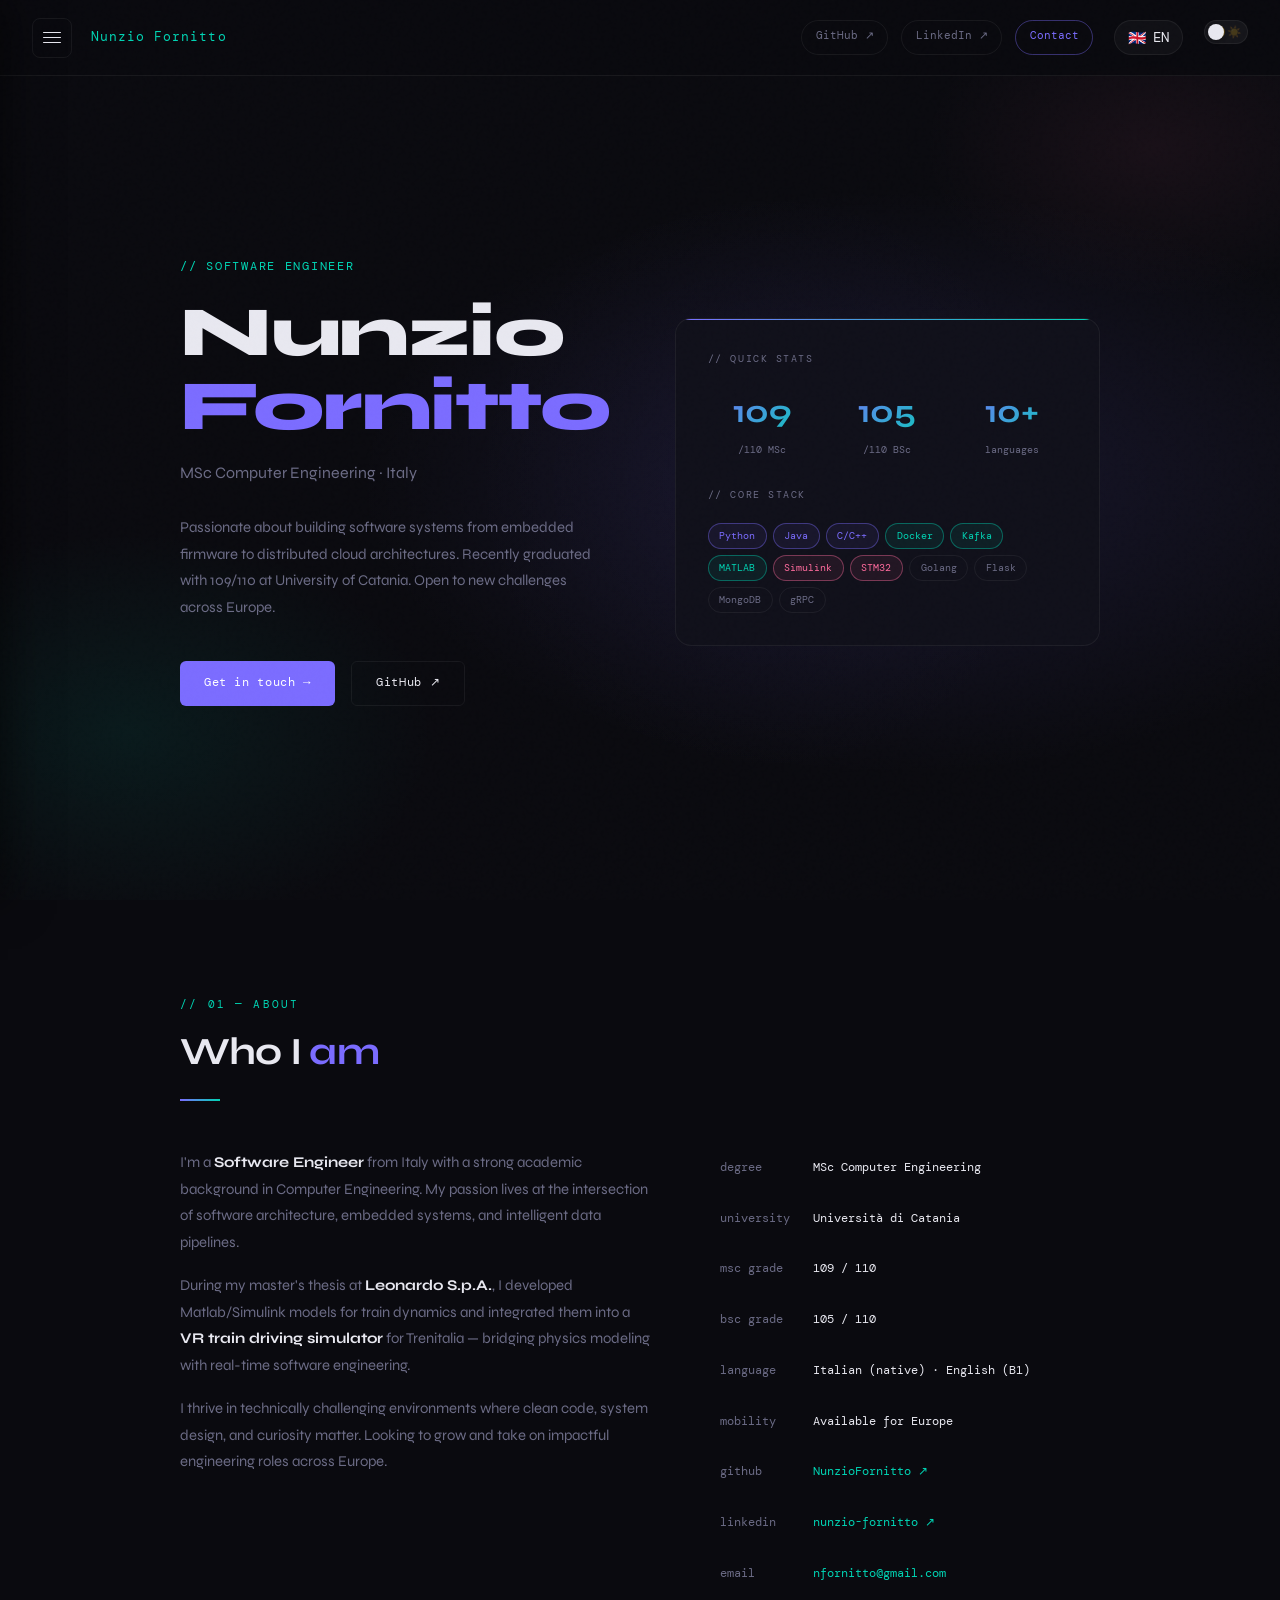
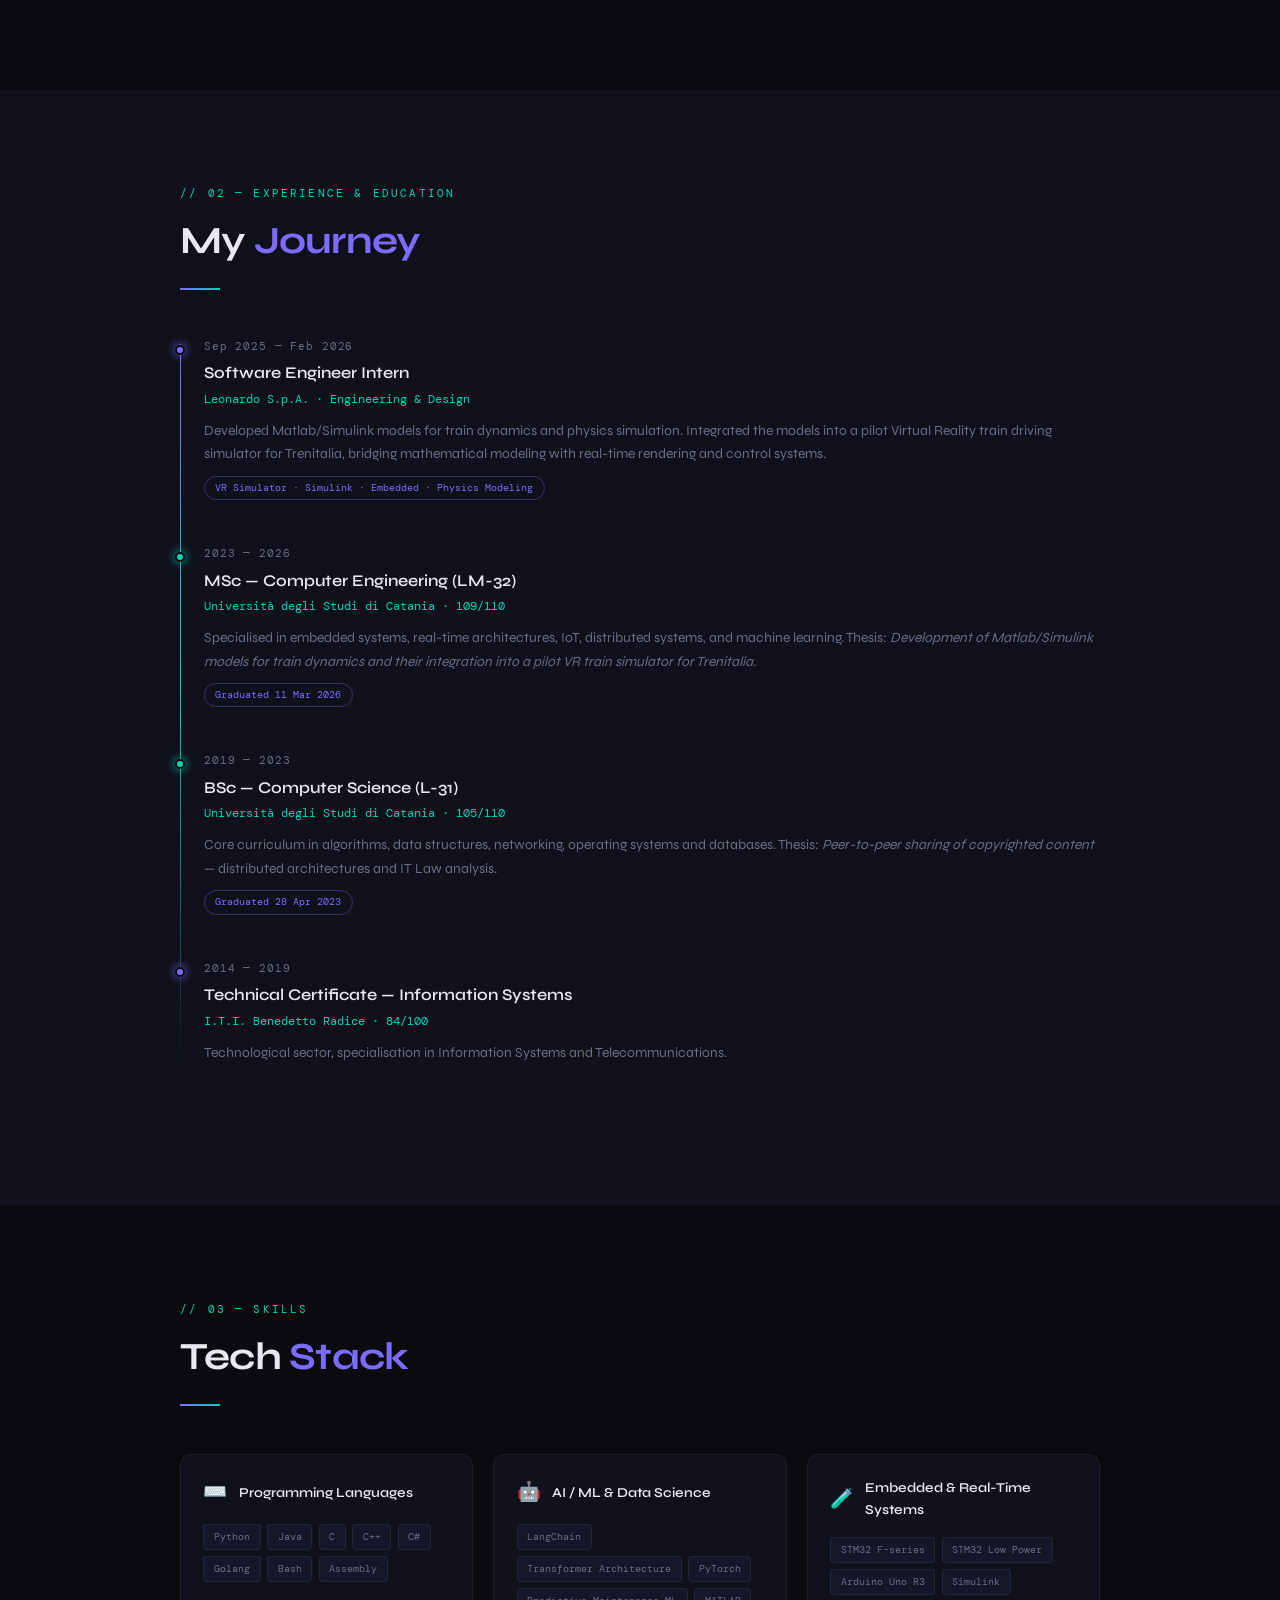
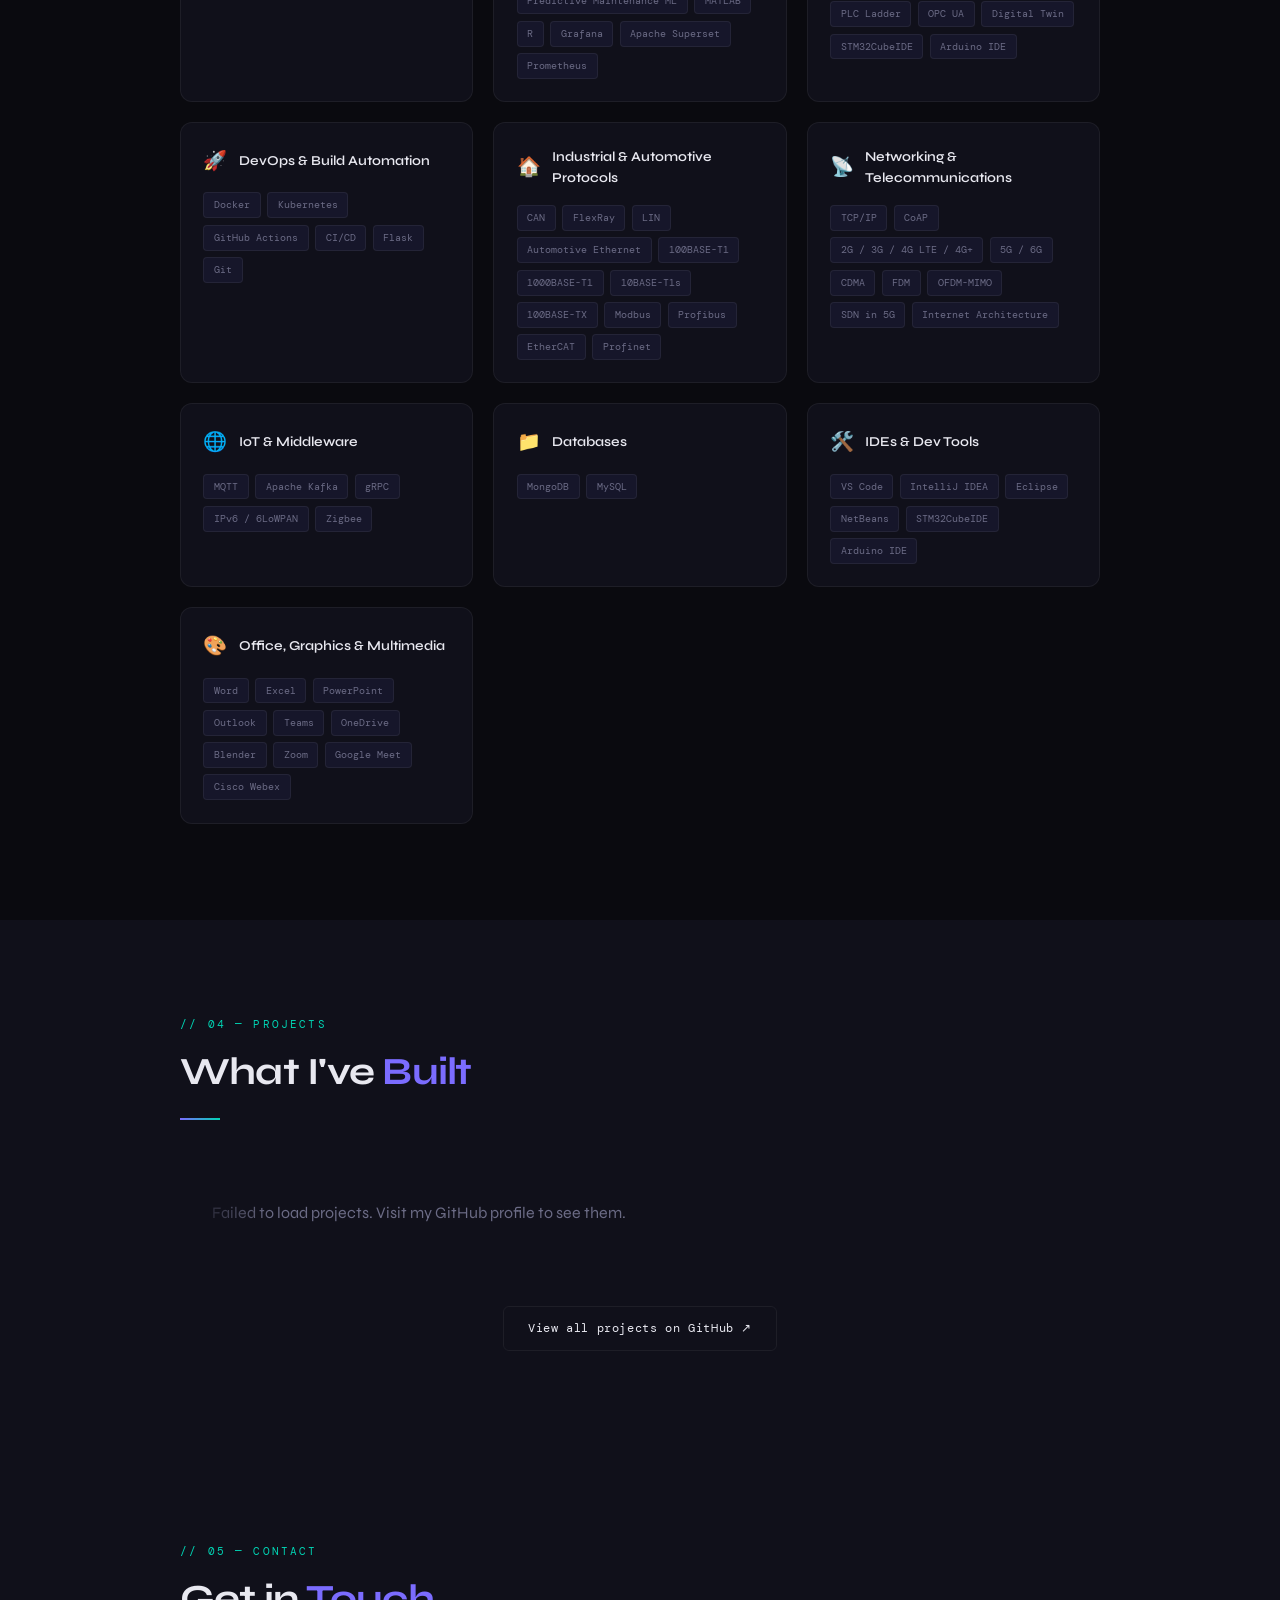
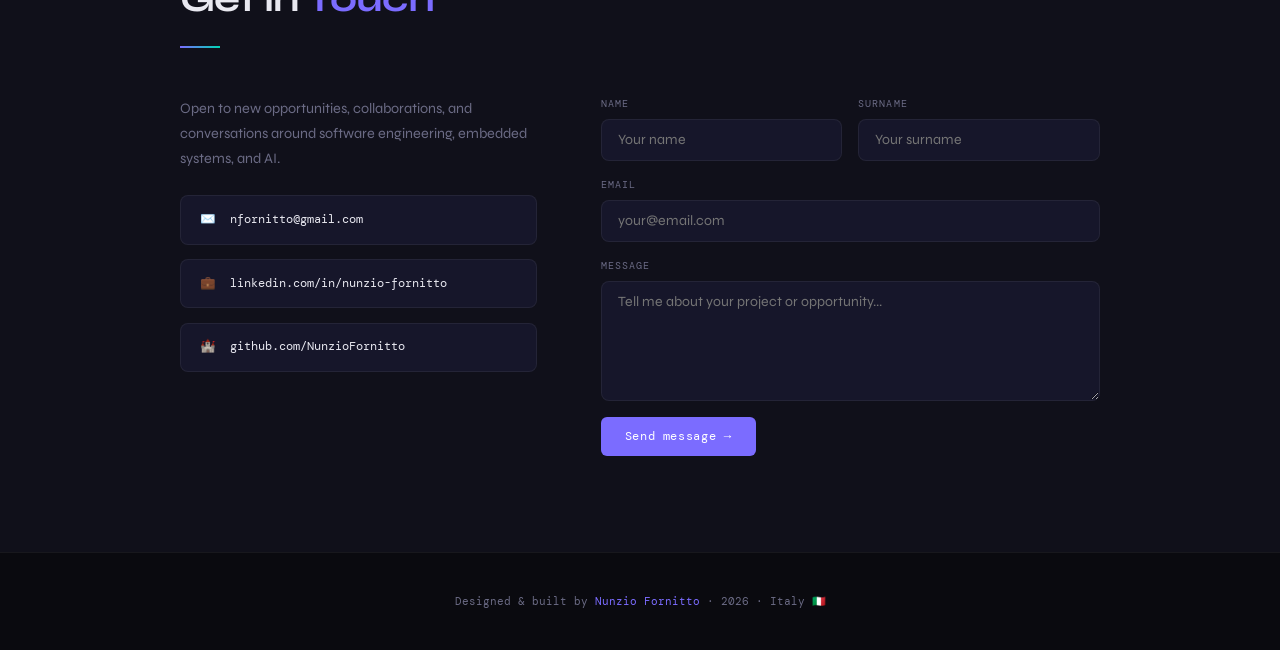
==== commit 071de6d9: "Restructured the code and improved responsiveness." ====
--- a/index.html
+++ b/index.html
@@ -9,1653 +9,12 @@
   <link
     href="https://fonts.googleapis.com/css2?family=DM+Mono:ital,wght@0,300;0,400;0,500;1,300&family=Syne:wght@400;500;600;700;800&display=swap"
     rel="stylesheet" />
-  <style>
-    *,
-    *::before,
-    *::after {
-      box-sizing: border-box;
-      margin: 0;
-      padding: 0;
-    }
-
-    :root {
-      --bg: #0a0a0f;
-      --bg2: #10101a;
-      --bg3: #16162a;
-      --border: rgba(255, 255, 255, 0.06);
-      --text: #e8e8f0;
-      --muted: #6b6b85;
-      --accent: #7b6cff;
-      --accent2: #00d4b4;
-      --accent3: #ff6b9d;
-      --sidebar-w: 300px;
-      --font-display: 'Syne', sans-serif;
-      --font-mono: 'DM Mono', monospace;
-    }
-
-    :root.light-mode {
-      --bg: #f8f8fb;
-      --bg2: #ffffff;
-      --bg3: #f0f0f5;
-      --border: rgba(0, 0, 0, 0.08);
-      --text: #1a1a24;
-      --muted: #5a5a75;
-      --accent: #5a45ff;
-      --accent2: #00b398;
-      --accent3: #e84a82;
-    }
-
-    /* ── THEME SCOPES (for interactive scrubbing) ── */
-    .light-theme-scope {
-      --bg: #f8f8fb;
-      --bg2: #ffffff;
-      --bg3: #f0f0f5;
-      --border: rgba(0, 0, 0, 0.08);
-      --text: #1a1a24;
-      --muted: #5a5a75;
-      --accent: #5a45ff;
-      --accent2: #00b398;
-      --accent3: #e84a82;
-    }
-
-    .dark-theme-scope {
-      --bg: #0a0a0f;
-      --bg2: #10101a;
-      --bg3: #16162a;
-      --border: rgba(255, 255, 255, 0.06);
-      --text: #e8e8f0;
-      --muted: #6b6b85;
-      --accent: #7b6cff;
-      --accent2: #00d4b4;
-      --accent3: #ff6b9d;
-    }
-
-    /* ── DAY/NIGHT TRANSITION (View Transitions API) ── */
-    ::view-transition-group(root) {
-      animation-duration: 0.7s;
-      animation-timing-function: cubic-bezier(0.4, 0, 0.2, 1);
-    }
-    ::view-transition-new(root),
-    ::view-transition-old(root) {
-      animation: none;
-      mix-blend-mode: normal;
-    }
-    ::view-transition-old(root) {
-      z-index: 999;
-    }
-    ::view-transition-new(root) {
-      z-index: 1;
-    }
-    .light-mode::view-transition-new(root) {
-      z-index: 999;
-    }
-    .light-mode::view-transition-old(root) {
-      z-index: 1;
-    }
-
-    html {
-      scroll-behavior: smooth;
-    }
-
-    body {
-      background: var(--bg);
-      color: var(--text);
-      font-family: var(--font-display);
-      line-height: 1.6;
-      overflow-x: hidden;
-    }
-
-    body::before {
-      content: '';
-      position: fixed;
-      inset: 0;
-      background-image: url("data:image/svg+xml,%3Csvg viewBox='0 0 256 256' xmlns='http://www.w3.org/2000/svg'%3E%3Cfilter id='noise'%3E%3CfeTurbulence type='fractalNoise' baseFrequency='0.9' numOctaves='4' stitchTiles='stitch'/%3E%3C/filter%3E%3Crect width='100%25' height='100%25' filter='url(%23noise)' opacity='0.04'/%3E%3C/svg%3E");
-      pointer-events: none;
-      z-index: 9999;
-      opacity: .4;
-    }
-
-    ::-webkit-scrollbar {
-      width: 4px;
-    }
-
-    ::-webkit-scrollbar-track {
-      background: var(--bg);
-    }
-
-    ::-webkit-scrollbar-thumb {
-      background: var(--accent);
-      border-radius: 2px;
-    }
-
-    /* ── SIDEBAR OVERLAY ── */
-    .sidebar-overlay {
-      position: fixed;
-      inset: 0;
-      background: rgba(0, 0, 0, .6);
-      backdrop-filter: blur(4px);
-      z-index: 200;
-      opacity: 0;
-      pointer-events: none;
-      transition: opacity .4s cubic-bezier(.4, 0, .2, 1);
-    }
-
-    .sidebar-overlay.active {
-      opacity: 1;
-      pointer-events: all;
-    }
-
-    /* ── SIDEBAR ── */
-    .sidebar {
-      position: fixed;
-      top: 0;
-      left: 0;
-      bottom: 0;
-      width: var(--sidebar-w);
-      background: var(--bg2);
-      border-right: 1px solid var(--border);
-      z-index: 300;
-      transform: translateX(-100%);
-      transition: transform .4s cubic-bezier(.4, 0, .2, 1);
-      display: flex;
-      flex-direction: column;
-      padding: 2.5rem 2rem;
-      box-shadow: 8px 0 40px rgba(0, 0, 0, .5);
-    }
-
-    .sidebar.open {
-      transform: translateX(0);
-    }
-
-    /* Sidebar glow line */
-    .sidebar::after {
-      content: '';
-      position: absolute;
-      top: 0;
-      right: -1px;
-      bottom: 0;
-      width: 1px;
-      background: linear-gradient(180deg, transparent, var(--accent), var(--accent2), transparent);
-      opacity: 0;
-      transition: opacity .4s .1s;
-    }
-
-    .sidebar.open::after {
-      opacity: 1;
-    }
-
-    .sidebar-logo {
-      font-family: var(--font-mono);
-      font-size: .75rem;
-      color: var(--accent2);
-      letter-spacing: .1em;
-      margin-bottom: 3rem;
-      opacity: 0;
-      transform: translateX(-20px);
-      transition: opacity .3s .2s, transform .3s .2s;
-    }
-
-    .sidebar.open .sidebar-logo {
-      opacity: 1;
-      transform: translateX(0);
-    }
-
-    .sidebar-nav {
-      display: flex;
-      flex-direction: column;
-      gap: .3rem;
-      flex: 1;
-    }
-
-    /* Cascade animation for nav items */
-    .sidebar-nav a {
-      display: flex;
-      align-items: center;
-      gap: 1rem;
-      padding: .75rem 1rem;
-      border-radius: 8px;
-      text-decoration: none;
-      color: var(--muted);
-      font-family: var(--font-mono);
-      font-size: .8rem;
-      letter-spacing: .06em;
-      transition: color .25s, background .25s, border-color .25s, transform .25s, box-shadow .25s;
-      border: 1px solid transparent;
-      opacity: 0;
-      transform: translateX(-30px);
-      position: relative;
-      overflow: hidden;
-    }
-
-    /* Ripple effect on hover */
-    .sidebar-nav a::before {
-      content: '';
-      position: absolute;
-      inset: 0;
-      background: linear-gradient(90deg, rgba(123, 108, 255, .08), transparent);
-      transform: translateX(-100%);
-      transition: transform .3s ease;
-    }
-
-    .sidebar-nav a:hover::before {
-      transform: translateX(0);
-    }
-
-    .sidebar.open .sidebar-nav a {
-      opacity: 1;
-      transform: translateX(0);
-    }
-
-    .sidebar.open .sidebar-nav a:nth-child(1) {
-      transition-delay: .08s;
-    }
-
-    .sidebar.open .sidebar-nav a:nth-child(2) {
-      transition-delay: .14s;
-    }
-
-    .sidebar.open .sidebar-nav a:nth-child(3) {
-      transition-delay: .20s;
-    }
-
-    .sidebar.open .sidebar-nav a:nth-child(4) {
-      transition-delay: .26s;
-    }
-
-    .sidebar.open .sidebar-nav a:nth-child(5) {
-      transition-delay: .32s;
-    }
-
-    .sidebar.open .sidebar-nav a:nth-child(6) {
-      transition-delay: .38s;
-    }
-
-    /* Reset delays when closing */
-    .sidebar:not(.open) .sidebar-nav a {
-      transition: color .25s, background .25s, border-color .25s,
-        opacity .2s, transform .2s;
-      transition-delay: 0s !important;
-    }
-
-    .sidebar-nav a:hover,
-    .sidebar-nav a.active {
-      color: var(--text);
-      background: var(--bg3);
-      border-color: var(--border);
-      transform: translateX(4px) !important;
-      box-shadow: inset 0 0 0 1px rgba(123, 108, 255, .2);
-    }
-
-    .sidebar-nav a.active {
-      color: var(--accent);
-      border-color: rgba(123, 108, 255, .3);
-      background: rgba(123, 108, 255, .08);
-    }
-
-    .sidebar-nav a .nav-num {
-      font-size: .62rem;
-      color: var(--accent);
-      min-width: 20px;
-    }
-
-    .sidebar-footer {
-      border-top: 1px solid var(--border);
-      padding-top: 1.5rem;
-      font-family: var(--font-mono);
-      font-size: .65rem;
-      color: var(--muted);
-      line-height: 1.9;
-      opacity: 0;
-      transform: translateY(10px);
-      transition: opacity .3s .5s, transform .3s .5s;
-    }
-
-    .sidebar.open .sidebar-footer {
-      opacity: 1;
-      transform: translateY(0);
-    }
-
-    .sidebar-footer a {
-      color: var(--accent2);
-      text-decoration: none;
-    }
-
-    /* ── TOP NAV ── */
-    nav {
-      position: fixed;
-      top: 0;
-      left: 0;
-      right: 0;
-      z-index: 100;
-      display: flex;
-      align-items: center;
-      justify-content: space-between;
-      padding: 1.1rem 2rem;
-      background: rgba(10, 10, 15, .85);
-      backdrop-filter: blur(16px);
-      border-bottom: 1px solid var(--border);
-      animation: slideDown .5s ease forwards;
-    }
-
-    @keyframes slideDown {
-      from {
-        transform: translateY(-100%);
-        opacity: 0;
-      }
-
-      to {
-        transform: translateY(0);
-        opacity: 1;
-      }
-    }
-
-    .nav-left {
-      display: flex;
-      align-items: center;
-      gap: 1.2rem;
-    }
-
-    /* ── HAMBURGER (animated) ── */
-    .hamburger {
-      display: flex;
-      flex-direction: column;
-      justify-content: center;
-      align-items: center;
-      width: 40px;
-      height: 40px;
-      padding: 8px;
-      cursor: pointer;
-      border: 1px solid var(--border);
-      border-radius: 8px;
-      background: transparent;
-      transition: border-color .3s, background .3s, box-shadow .3s;
-      flex-shrink: 0;
-      position: relative;
-      gap: 0;
-    }
-
-    .hamburger:hover {
-      border-color: var(--accent);
-      background: rgba(123, 108, 255, .08);
-      box-shadow: 0 0 16px rgba(123, 108, 255, .2);
-    }
-
-    .hamburger span {
-      display: block;
-      width: 18px;
-      height: 1.5px;
-      background: var(--text);
-      border-radius: 2px;
-      position: absolute;
-      transition: transform .4s cubic-bezier(.4, 0, .2, 1),
-        opacity .3s,
-        width .3s,
-        background .3s;
-    }
-
-    .hamburger span:nth-child(1) {
-      transform: translateY(-5px);
-    }
-
-    .hamburger span:nth-child(2) {
-      transform: translateY(0);
-    }
-
-    .hamburger span:nth-child(3) {
-      transform: translateY(5px);
-    }
-
-    /* X state */
-    .hamburger.open span {
-      background: var(--accent);
-    }
-
-    .hamburger.open span:nth-child(1) {
-      transform: translateY(0) rotate(45deg);
-    }
-
-    .hamburger.open span:nth-child(2) {
-      opacity: 0;
-      transform: scaleX(0);
-    }
-
-    .hamburger.open span:nth-child(3) {
-      transform: translateY(0) rotate(-45deg);
-    }
-
-    .nav-logo {
-      font-family: var(--font-mono);
-      font-size: .8rem;
-      color: var(--accent2);
-      letter-spacing: .08em;
-    }
-
-    .nav-right {
-      display: flex;
-      gap: .8rem;
-    }
-
-    .nav-pill {
-      font-family: var(--font-mono);
-      font-size: .68rem;
-      color: var(--muted);
-      text-decoration: none;
-      padding: .35rem .85rem;
-      border-radius: 99px;
-      border: 1px solid var(--border);
-      transition: all .25s;
-    }
-
-    .nav-pill:hover {
-      border-color: var(--accent2);
-      color: var(--accent2);
-      box-shadow: 0 0 12px rgba(0, 212, 180, .2);
-    }
-
-    /* ── MAIN ── */
-    main {
-      padding-top: 64px;
-    }
-
-    section {
-      padding: 6rem 0;
-    }
-
-    .container {
-      max-width: 1000px;
-      margin: 0 auto;
-      padding: 0 2.5rem;
-    }
-
-    /* ── HERO ── */
-    #hero {
-      min-height: calc(100vh - 64px);
-      display: flex;
-      align-items: center;
-      position: relative;
-      overflow: hidden;
-    }
-
-    /* Animated orbs background */
-    .hero-bg {
-      position: absolute;
-      inset: 0;
-      pointer-events: none;
-      background:
-        radial-gradient(ellipse 60% 50% at 70% 50%, rgba(123, 108, 255, .12) 0%, transparent 70%),
-        radial-gradient(ellipse 40% 40% at 10% 80%, rgba(0, 212, 180, .08) 0%, transparent 60%);
-    }
-
-    .hero-bg::before {
-      content: '';
-      position: absolute;
-      inset: 0;
-      background: radial-gradient(ellipse 30% 30% at 90% 10%, rgba(255, 107, 157, .06) 0%, transparent 60%);
-      animation: pulseBg 8s ease-in-out infinite alternate;
-    }
-
-    .hero-bg::after {
-      content: '';
-      position: absolute;
-      width: 600px;
-      height: 600px;
-      border-radius: 50%;
-      background: radial-gradient(circle, rgba(123, 108, 255, .04) 0%, transparent 70%);
-      top: 50%;
-      left: 60%;
-      transform: translate(-50%, -50%);
-      animation: floatOrb 12s ease-in-out infinite alternate;
-    }
-
-    @keyframes pulseBg {
-      from {
-        opacity: .6;
-        transform: scale(1);
-      }
-
-      to {
-        opacity: 1;
-        transform: scale(1.1);
-      }
-    }
-
-    @keyframes floatOrb {
-      from {
-        transform: translate(-50%, -50%) scale(1);
-      }
-
-      to {
-        transform: translate(-50%, -55%) scale(1.15);
-      }
-    }
-
-    /* Particle-like floating dots */
-    .hero-particles {
-      position: absolute;
-      inset: 0;
-      pointer-events: none;
-      overflow: hidden;
-    }
-
-    .hero-particles span {
-      position: absolute;
-      width: 2px;
-      height: 2px;
-      border-radius: 50%;
-      background: var(--accent);
-      opacity: 0;
-      animation: particle 8s linear infinite;
-    }
-
-    .hero-particles span:nth-child(1) {
-      left: 10%;
-      animation-delay: 0s;
-      animation-duration: 7s;
-      background: var(--accent);
-    }
-
-    .hero-particles span:nth-child(2) {
-      left: 25%;
-      animation-delay: 1.5s;
-      animation-duration: 9s;
-      background: var(--accent2);
-    }
-
-    .hero-particles span:nth-child(3) {
-      left: 40%;
-      animation-delay: 3s;
-      animation-duration: 6s;
-      background: var(--accent3);
-    }
-
-    .hero-particles span:nth-child(4) {
-      left: 60%;
-      animation-delay: 0.8s;
-      animation-duration: 11s;
-      background: var(--accent);
-    }
-
-    .hero-particles span:nth-child(5) {
-      left: 75%;
-      animation-delay: 2.2s;
-      animation-duration: 8s;
-      background: var(--accent2);
-    }
-
-    .hero-particles span:nth-child(6) {
-      left: 88%;
-      animation-delay: 4s;
-      animation-duration: 10s;
-      background: var(--accent);
-    }
-
-    @keyframes particle {
-      0% {
-        transform: translateY(100vh) scale(0);
-        opacity: 0;
-      }
-
-      10% {
-        opacity: .6;
-      }
-
-      90% {
-        opacity: .3;
-      }
-
-      100% {
-        transform: translateY(-10vh) scale(1.5);
-        opacity: 0;
-      }
-    }
-
-    .hero-grid {
-      display: grid;
-      grid-template-columns: 1fr 1fr;
-      gap: 4rem;
-      align-items: center;
-      position: relative;
-      z-index: 1;
-    }
-
-    .hero-tag {
-      font-family: var(--font-mono);
-      font-size: .72rem;
-      color: var(--accent2);
-      letter-spacing: .15em;
-      text-transform: uppercase;
-      margin-bottom: 1.2rem;
-      opacity: 0;
-      animation: fadeUp .6s .3s forwards;
-    }
-
-    .hero-name {
-      font-size: clamp(3rem, 5.5vw, 4.8rem);
-      font-weight: 800;
-      line-height: 1.05;
-      letter-spacing: -.02em;
-      opacity: 0;
-      animation: fadeUp .7s .45s forwards;
-    }
-
-    .hero-name span {
-      color: var(--accent);
-    }
-
-    .hero-role {
-      margin-top: 1rem;
-      font-size: 1rem;
-      color: var(--muted);
-      opacity: 0;
-      animation: fadeUp .6s .6s forwards;
-    }
-
-    .hero-desc {
-      margin-top: 1.8rem;
-      font-size: .93rem;
-      color: var(--muted);
-      line-height: 1.8;
-      max-width: 440px;
-      opacity: 0;
-      animation: fadeUp .6s .75s forwards;
-    }
-
-    .hero-cta {
-      margin-top: 2.5rem;
-      display: flex;
-      gap: 1rem;
-      flex-wrap: wrap;
-      opacity: 0;
-      animation: fadeUp .6s .9s forwards;
-    }
-
-    .btn {
-      display: inline-flex;
-      align-items: center;
-      gap: .5rem;
-      padding: .72rem 1.5rem;
-      border-radius: 6px;
-      font-family: var(--font-mono);
-      font-size: .78rem;
-      letter-spacing: .05em;
-      text-decoration: none;
-      transition: all .3s cubic-bezier(.4, 0, .2, 1);
-      cursor: pointer;
-      border: none;
-      position: relative;
-      overflow: hidden;
-    }
-
-    .btn::after {
-      content: '';
-      position: absolute;
-      inset: 0;
-      background: rgba(255, 255, 255, .08);
-      transform: scaleX(0);
-      transform-origin: left;
-      transition: transform .3s ease;
-    }
-
-    .btn:hover::after {
-      transform: scaleX(1);
-    }
-
-    .btn-primary {
-      background: var(--accent);
-      color: #fff;
-    }
-
-    .btn-primary:hover {
-      background: #9488ff;
-      transform: translateY(-3px);
-      box-shadow: 0 12px 32px rgba(123, 108, 255, .4);
-    }
-
-    .btn-outline {
-      background: transparent;
-      color: var(--text);
-      border: 1px solid var(--border);
-    }
-
-    .btn-outline:hover {
-      border-color: var(--accent2);
-      color: var(--accent2);
-      transform: translateY(-3px);
-      box-shadow: 0 8px 24px rgba(0, 212, 180, .15);
-    }
-
-    .hero-card {
-      background: var(--bg2);
-      border: 1px solid var(--border);
-      border-radius: 16px;
-      padding: 2rem;
-      opacity: 0;
-      animation: fadeLeft .8s .5s forwards;
-      position: relative;
-      overflow: hidden;
-      transition: transform .3s, box-shadow .3s;
-    }
-
-    .hero-card:hover {
-      transform: translateY(-4px) rotateX(2deg);
-      box-shadow: 0 24px 60px rgba(0, 0, 0, .4);
-    }
-
-    .hero-card::before {
-      content: '';
-      position: absolute;
-      top: -1px;
-      left: 0;
-      right: 0;
-      height: 2px;
-      background: linear-gradient(90deg, var(--accent), var(--accent2), var(--accent3));
-      background-size: 200% 100%;
-      animation: shimmerLine 3s linear infinite;
-    }
-
-    @keyframes shimmerLine {
-      0% {
-        background-position: -100% 0;
-      }
-
-      100% {
-        background-position: 200% 0;
-      }
-    }
-
-    .card-label {
-      font-family: var(--font-mono);
-      font-size: .65rem;
-      color: var(--muted);
-      letter-spacing: .15em;
-      text-transform: uppercase;
-      margin-bottom: 1.2rem;
-    }
-
-    .stat-row {
-      display: flex;
-      justify-content: space-between;
-      margin-bottom: 1.8rem;
-      gap: 1rem;
-    }
-
-    .stat {
-      text-align: center;
-      flex: 1;
-    }
-
-    .stat-val {
-      font-size: 2rem;
-      font-weight: 700;
-      background: linear-gradient(135deg, var(--accent), var(--accent2));
-      -webkit-background-clip: text;
-      background-clip: text;
-      -webkit-text-fill-color: transparent;
-      animation: countPulse 3s ease-in-out infinite;
-    }
-
-    @keyframes countPulse {
-
-      0%,
-      100% {
-        filter: brightness(1);
-      }
-
-      50% {
-        filter: brightness(1.3);
-      }
-    }
-
-    .stat-lbl {
-      font-family: var(--font-mono);
-      font-size: .62rem;
-      color: var(--muted);
-      margin-top: .3rem;
-    }
-
-    .chip-cloud {
-      display: flex;
-      flex-wrap: wrap;
-      gap: .4rem;
-      margin-top: .5rem;
-    }
-
-    .chip {
-      font-family: var(--font-mono);
-      font-size: .62rem;
-      padding: .25rem .65rem;
-      border-radius: 99px;
-      border: 1px solid var(--border);
-      color: var(--muted);
-      transition: all .25s;
-      cursor: default;
-    }
-
-    .chip:hover {
-      transform: translateY(-2px);
-      box-shadow: 0 4px 12px rgba(0, 0, 0, .3);
-    }
-
-    .chip.hi {
-      border-color: rgba(123, 108, 255, .4);
-      color: var(--accent);
-      background: rgba(123, 108, 255, .08);
-    }
-
-    .chip.teal {
-      border-color: rgba(0, 212, 180, .4);
-      color: var(--accent2);
-      background: rgba(0, 212, 180, .08);
-    }
-
-    .chip.pink {
-      border-color: rgba(255, 107, 157, .4);
-      color: var(--accent3);
-      background: rgba(255, 107, 157, .08);
-    }
-
-    /* ── SECTION HEADER ── */
-    .section-header {
-      margin-bottom: 3rem;
-    }
-
-    .section-eyebrow {
-      font-family: var(--font-mono);
-      font-size: .68rem;
-      color: var(--accent2);
-      letter-spacing: .2em;
-      text-transform: uppercase;
-      margin-bottom: .5rem;
-    }
-
-    .section-title {
-      font-size: clamp(1.8rem, 3vw, 2.4rem);
-      font-weight: 700;
-      letter-spacing: -.02em;
-    }
-
-    .section-title span {
-      color: var(--accent);
-    }
-
-    .divider {
-      width: 40px;
-      height: 2px;
-      margin: 1rem 0 0;
-      background: linear-gradient(90deg, var(--accent), var(--accent2));
-      transition: width .6s ease;
-    }
-
-    .reveal.visible .divider {
-      width: 80px;
-    }
-
-    /* ── ABOUT ── */
-    .about-grid {
-      display: grid;
-      grid-template-columns: 1.2fr 1fr;
-      gap: 3.5rem;
-      align-items: start;
-    }
-
-    .about-text p {
-      color: var(--muted);
-      line-height: 1.8;
-      margin-bottom: 1rem;
-      font-size: .93rem;
-    }
-
-    .about-text p strong {
-      color: var(--text);
-    }
-
-    .info-list {
-      list-style: none;
-      display: flex;
-      flex-direction: column;
-      gap: .8rem;
-    }
-
-    .info-list li {
-      display: flex;
-      gap: .8rem;
-      font-family: var(--font-mono);
-      font-size: .78rem;
-      padding: .5rem .75rem;
-      border-radius: 6px;
-      border: 1px solid transparent;
-      transition: all .2s;
-    }
-
-    .info-list li:hover {
-      background: var(--bg3);
-      border-color: var(--border);
-      transform: translateX(4px);
-    }
-
-    .info-list .key {
-      color: var(--muted);
-      min-width: 80px;
-    }
-
-    .info-list .val {
-      color: var(--text);
-    }
-
-    .info-list a {
-      color: var(--accent2);
-      text-decoration: none;
-    }
-
-    .info-list a:hover {
-      color: var(--accent);
-    }
-
-    /* ── TIMELINE ── */
-    .timeline {
-      position: relative;
-      padding-left: 1.5rem;
-    }
-
-    .timeline::before {
-      content: '';
-      position: absolute;
-      left: 0;
-      top: .4rem;
-      bottom: 0;
-      width: 1px;
-      background: linear-gradient(180deg, var(--accent), var(--accent2), transparent);
-      animation: timelineGrow 1.5s ease forwards;
-      transform-origin: top;
-    }
-
-    @keyframes timelineGrow {
-      from {
-        transform: scaleY(0);
-      }
-
-      to {
-        transform: scaleY(1);
-      }
-    }
-
-    .tl-item {
-      position: relative;
-      margin-bottom: 2.8rem;
-      opacity: 0;
-      transform: translateX(20px);
-      transition: opacity .5s, transform .5s;
-    }
-
-    .tl-item.visible {
-      opacity: 1;
-      transform: translateX(0);
-    }
-
-    .tl-dot {
-      position: absolute;
-      left: -1.83rem;
-      top: .45rem;
-      width: 10px;
-      height: 10px;
-      border-radius: 50%;
-      background: var(--accent);
-      border: 2px solid var(--bg);
-      box-shadow: 0 0 10px var(--accent);
-      animation: dotPulse 2.5s ease-in-out infinite;
-    }
-
-    .tl-dot.teal {
-      background: var(--accent2);
-      box-shadow: 0 0 10px var(--accent2);
-    }
-
-    @keyframes dotPulse {
-
-      0%,
-      100% {
-        box-shadow: 0 0 6px currentColor;
-      }
-
-      50% {
-        box-shadow: 0 0 18px currentColor;
-      }
-    }
-
-    .tl-date {
-      font-family: var(--font-mono);
-      font-size: .67rem;
-      color: var(--muted);
-      letter-spacing: .08em;
-      margin-bottom: .35rem;
-    }
-
-    .tl-title {
-      font-size: 1.02rem;
-      font-weight: 600;
-      margin-bottom: .2rem;
-    }
-
-    .tl-company {
-      font-family: var(--font-mono);
-      font-size: .76rem;
-      color: var(--accent2);
-      margin-bottom: .6rem;
-    }
-
-    .tl-desc {
-      font-size: .87rem;
-      color: var(--muted);
-      line-height: 1.7;
-    }
-
-    .tl-badge {
-      display: inline-block;
-      margin-top: .6rem;
-      font-family: var(--font-mono);
-      font-size: .63rem;
-      padding: .2rem .65rem;
-      border-radius: 99px;
-      border: 1px solid rgba(123, 108, 255, .35);
-      color: var(--accent);
-      transition: all .25s;
-    }
-
-    .tl-badge:hover {
-      background: rgba(123, 108, 255, .1);
-      box-shadow: 0 0 12px rgba(123, 108, 255, .2);
-    }
-
-    /* ── SKILLS ── */
-    .skills-grid {
-      display: grid;
-      grid-template-columns: repeat(auto-fit, minmax(290px, 1fr));
-      gap: 1.25rem;
-    }
-
-    .skill-card {
-      background: var(--bg2);
-      border: 1px solid var(--border);
-      border-radius: 12px;
-      padding: 1.4rem;
-      transition: border-color .3s, transform .3s, box-shadow .3s;
-      position: relative;
-      overflow: hidden;
-      opacity: 0;
-      transform: translateY(20px);
-    }
-
-    .skill-card.visible {
-      opacity: 1;
-      transform: translateY(0);
-    }
-
-    .skill-card:hover {
-      border-color: var(--accent);
-      transform: translateY(-5px);
-      box-shadow: 0 12px 40px rgba(123, 108, 255, .15);
-    }
-
-    .skill-card::after {
-      content: '';
-      position: absolute;
-      top: 0;
-      left: 0;
-      right: 0;
-      height: 2px;
-      background: linear-gradient(90deg, var(--accent), var(--accent2));
-      opacity: 0;
-      transition: opacity .3s;
-    }
-
-    .skill-card:hover::after {
-      opacity: 1;
-    }
-
-    /* Spotlight hover */
-    .skill-card::before {
-      content: '';
-      position: absolute;
-      inset: 0;
-      background: radial-gradient(circle at var(--mx, 50%) var(--my, 50%), rgba(123, 108, 255, .06) 0%, transparent 60%);
-      opacity: 0;
-      transition: opacity .3s;
-    }
-
-    .skill-card:hover::before {
-      opacity: 1;
-    }
-
-    .skill-card-head {
-      display: flex;
-      align-items: center;
-      gap: .7rem;
-      margin-bottom: 1rem;
-    }
-
-    .skill-card-icon {
-      font-size: 1.2rem;
-    }
-
-    .skill-card-title {
-      font-size: .85rem;
-      font-weight: 600;
-    }
-
-    .skill-tags {
-      display: flex;
-      flex-wrap: wrap;
-      gap: .4rem;
-    }
-
-    .skill-tag {
-      font-family: var(--font-mono);
-      font-size: .62rem;
-      padding: .25rem .6rem;
-      border-radius: 4px;
-      background: var(--bg3);
-      color: var(--muted);
-      border: 1px solid var(--border);
-      transition: all .2s;
-    }
-
-    .skill-tag:hover {
-      color: var(--accent);
-      border-color: rgba(123, 108, 255, .3);
-      transform: scale(1.05);
-    }
-
-    /* ── PROJECTS ── */
-    .projects-grid {
-      display: grid;
-      grid-template-columns: repeat(auto-fit, minmax(280px, 1fr));
-      gap: 1.4rem;
-    }
-
-    .project-card {
-      background: var(--bg2);
-      border: 1px solid var(--border);
-      border-radius: 12px;
-      padding: 1.8rem;
-      transition: all .3s cubic-bezier(.4, 0, .2, 1);
-      display: flex;
-      flex-direction: column;
-      gap: .8rem;
-      opacity: 0;
-      transform: translateY(30px);
-    }
-
-    .project-card.visible {
-      opacity: 1;
-      transform: translateY(0);
-    }
-
-    .project-card:hover {
-      border-color: var(--accent2);
-      transform: translateY(-6px);
-      box-shadow: 0 20px 50px rgba(0, 0, 0, .4), 0 0 0 1px rgba(0, 212, 180, .1);
-    }
-
-    .project-top {
-      display: flex;
-      justify-content: space-between;
-      align-items: flex-start;
-    }
-
-    .project-icon {
-      font-size: 1.5rem;
-      transition: transform .3s;
-    }
-
-    .project-card:hover .project-icon {
-      transform: scale(1.15) rotate(5deg);
-    }
-
-    .project-link {
-      font-family: var(--font-mono);
-      font-size: .63rem;
-      color: var(--muted);
-      text-decoration: none;
-      border: 1px solid var(--border);
-      padding: .22rem .6rem;
-      border-radius: 4px;
-      transition: all .2s;
-    }
-
-    .project-link:hover {
-      border-color: var(--accent2);
-      color: var(--accent2);
-    }
-
-    .project-title {
-      font-size: .98rem;
-      font-weight: 600;
-    }
-
-    .project-desc {
-      font-size: .85rem;
-      color: var(--muted);
-      line-height: 1.65;
-      flex: 1;
-    }
-
-    .project-stack {
-      display: flex;
-      flex-wrap: wrap;
-      gap: .4rem;
-    }
-
-    .stack-tag {
-      font-family: var(--font-mono);
-      font-size: .6rem;
-      padding: .2rem .55rem;
-      border-radius: 4px;
-      background: rgba(123, 108, 255, .1);
-      color: var(--accent);
-      border: 1px solid rgba(123, 108, 255, .2);
-      transition: all .2s;
-    }
-
-    .stack-tag:hover {
-      background: rgba(123, 108, 255, .2);
-      transform: translateY(-1px);
-    }
-
-    .github-cta {
-      text-align: center;
-      margin-top: 2.5rem;
-    }
-
-    /* ── CONTACT ── */
-    #contact {
-      background: var(--bg2);
-    }
-
-    .contact-grid {
-      display: grid;
-      grid-template-columns: 1fr 1.4fr;
-      gap: 4rem;
-      align-items: start;
-    }
-
-    .contact-links {
-      display: flex;
-      flex-direction: column;
-      gap: .9rem;
-      margin-top: 1.5rem;
-    }
-
-    .contact-link {
-      display: flex;
-      align-items: center;
-      gap: 1rem;
-      padding: .85rem 1.2rem;
-      background: var(--bg3);
-      border-radius: 8px;
-      border: 1px solid var(--border);
-      text-decoration: none;
-      color: var(--text);
-      font-family: var(--font-mono);
-      font-size: .78rem;
-      transition: all .25s;
-      position: relative;
-      overflow: hidden;
-    }
-
-    .contact-link::after {
-      content: '→';
-      position: absolute;
-      right: 1rem;
-      opacity: 0;
-      transform: translateX(-8px);
-      transition: all .25s;
-      font-size: .7rem;
-      color: var(--accent);
-    }
-
-    .contact-link:hover {
-      border-color: var(--accent);
-      color: var(--accent);
-      transform: translateX(4px);
-    }
-
-    .contact-link:hover::after {
-      opacity: 1;
-      transform: translateX(0);
-    }
-
-    .contact-form {
-      display: flex;
-      flex-direction: column;
-      gap: 1rem;
-    }
-
-    .form-row {
-      display: grid;
-      grid-template-columns: 1fr 1fr;
-      gap: 1rem;
-    }
-
-    .form-group {
-      display: flex;
-      flex-direction: column;
-      gap: .4rem;
-    }
-
-    .form-label {
-      font-family: var(--font-mono);
-      font-size: .65rem;
-      color: var(--muted);
-      letter-spacing: .1em;
-      text-transform: uppercase;
-    }
-
-    .form-input,
-    .form-textarea {
-      background: var(--bg3);
-      border: 1px solid var(--border);
-      border-radius: 8px;
-      padding: .72rem 1rem;
-      color: var(--text);
-      font-family: var(--font-display);
-      font-size: .88rem;
-      transition: border-color .25s, box-shadow .25s;
-      outline: none;
-      width: 100%;
-    }
-
-    .form-input:focus,
-    .form-textarea:focus {
-      border-color: var(--accent);
-      box-shadow: 0 0 0 3px rgba(123, 108, 255, .1);
-    }
-
-    .form-textarea {
-      min-height: 120px;
-      resize: vertical;
-    }
-
-    .form-status {
-      font-family: var(--font-mono);
-      font-size: .73rem;
-      padding: .6rem 1rem;
-      border-radius: 6px;
-      display: none;
-    }
-
-    .form-status.success {
-      background: rgba(0, 212, 180, .1);
-      color: var(--accent2);
-      border: 1px solid rgba(0, 212, 180, .25);
-      display: block;
-    }
-
-    .form-status.error {
-      background: rgba(255, 107, 157, .1);
-      color: var(--accent3);
-      border: 1px solid rgba(255, 107, 157, .25);
-      display: block;
-    }
-
-    /* ── FOOTER ── */
-    footer {
-      text-align: center;
-      padding: 2.5rem;
-      border-top: 1px solid var(--border);
-      font-family: var(--font-mono);
-      font-size: .68rem;
-      color: var(--muted);
-    }
-
-    footer span {
-      color: var(--accent);
-    }
-
-    /* ── SCROLL REVEAL ── */
-    @keyframes fadeUp {
-      from {
-        opacity: 0;
-        transform: translateY(28px);
-      }
-
-      to {
-        opacity: 1;
-        transform: translateY(0);
-      }
-    }
-
-    @keyframes fadeLeft {
-      from {
-        opacity: 0;
-        transform: translateX(28px);
-      }
-
-      to {
-        opacity: 1;
-        transform: translateX(0);
-      }
-    }
-
-    .reveal {
-      opacity: 0;
-      transform: translateY(24px);
-      transition: opacity .7s cubic-bezier(.4, 0, .2, 1), transform .7s cubic-bezier(.4, 0, .2, 1);
-    }
-
-    .reveal.visible {
-      opacity: 1;
-      transform: translateY(0);
-    }
-
-    /* Staggered reveal children */
-    .reveal-stagger>* {
-      opacity: 0;
-      transform: translateY(20px);
-      transition: opacity .5s, transform .5s;
-    }
-
-    .reveal-stagger.visible>*:nth-child(1) {
-      opacity: 1;
-      transform: none;
-      transition-delay: .05s;
-    }
-
-    .reveal-stagger.visible>*:nth-child(2) {
-      opacity: 1;
-      transform: none;
-      transition-delay: .15s;
-    }
-
-    .reveal-stagger.visible>*:nth-child(3) {
-      opacity: 1;
-      transform: none;
-      transition-delay: .25s;
-    }
-
-    .reveal-stagger.visible>*:nth-child(4) {
-      opacity: 1;
-      transform: none;
-      transition-delay: .35s;
-    }
-
-    .reveal-stagger.visible>*:nth-child(5) {
-      opacity: 1;
-      transform: none;
-      transition-delay: .45s;
-    }
-
-    .reveal-stagger.visible>*:nth-child(6) {
-      opacity: 1;
-      transform: none;
-      transition-delay: .55s;
-    }
-
-    .reveal-stagger.visible>*:nth-child(7) {
-      opacity: 1;
-      transform: none;
-      transition-delay: .65s;
-    }
-
-    .reveal-stagger.visible>*:nth-child(8) {
-      opacity: 1;
-      transform: none;
-      transition-delay: .75s;
-    }
-
-    .reveal-stagger.visible>*:nth-child(9) {
-      opacity: 1;
-      transform: none;
-      transition-delay: .85s;
-    }
-
-    .reveal-stagger.visible>*:nth-child(10) {
-      opacity: 1;
-      transform: none;
-      transition-delay: .95s;
-    }
-
-    /* ── PROJECTS SLIDER ── */
-    .projects-slider-wrapper {
-      width: 100%;
-      overflow: hidden;
-      position: relative;
-      margin-top: 3rem;
-      /* Masks to fade left and right edges */
-      -webkit-mask-image: linear-gradient(to right, transparent, black 10%, black 90%, transparent);
-      mask-image: linear-gradient(to right, transparent, black 10%, black 90%, transparent);
-    }
-
-    .projects-track {
-      display: flex;
-      gap: 2rem;
-      width: max-content;
-      /* Animation now handled by JS for interactivity */
-      will-change: transform;
-    }
-
-    /* Each card is fixed width in the slider */
-    .projects-track .project-card {
-      width: 350px;
-      flex-shrink: 0;
-      white-space: normal; /* Restore normal wrapping inside card */
-      opacity: 1; /* Override original reveal styling */
-      transform: none;
-    }    /* ── LANG TOGGLE ── */
-    .lang-toggle {
-      display: flex;
-      align-items: center;
-      gap: 0.4rem;
-      background: rgba(255, 255, 255, 0.03);
-      border: 1px solid var(--border);
-      color: var(--text);
-      font-family: var(--font-mono);
-      font-size: 0.85rem;
-      padding: 0.4rem 0.8rem;
-      border-radius: 40px;
-      cursor: pointer;
-      transition: all 0.3s ease;
-      margin-left: 0.5rem;
-    }
-
-    .lang-toggle:hover {
-      background: rgba(255, 255, 255, 0.08);
-      border-color: rgba(255, 255, 255, 0.2);
-      transform: translateY(-1px);
-    }
-
-    .lang-flag {
-      font-size: 1.1em;
-    }
-
-    /* ── THEME SWITCH ── */
-    .theme-switch {
-      position: relative;
-      width: 44px;
-      height: 24px;
-      background: rgba(255, 255, 255, 0.05);
-      border: 1px solid var(--border);
-      border-radius: 20px;
-      cursor: pointer;
-      display: flex;
-      align-items: center;
-      margin-left: 0.5rem;
-      transition: all 0.3s ease;
-    }
-    :root.light-mode .theme-switch {
-      background: rgba(0, 0, 0, 0.05);
-    }
-    .theme-switch:hover {
-      background: rgba(255, 255, 255, 0.1);
-      border-color: rgba(255, 255, 255, 0.2);
-    }
-    :root.light-mode .theme-switch:hover {
-      background: rgba(0, 0, 0, 0.1);
-      border-color: rgba(0, 0, 0, 0.2);
-    }
-    .theme-switch-thumb {
-      position: absolute;
-      left: 3px;
-      width: 16px;
-      height: 16px;
-      background: var(--text);
-      border-radius: 50%;
-      transition: transform 0.4s cubic-bezier(0.4, 0, 0.2, 1);
-      box-shadow: 0 2px 4px rgba(0,0,0,0.2);
-    }
-    :root.light-mode .theme-switch-thumb {
-      transform: translateX(20px);
-      background: var(--accent);
-    }
-    .theme-icon {
-      position: absolute;
-      font-size: 0.72rem;
-      pointer-events: none;
-      transition: opacity 0.3s ease;
-      z-index: 1;
-      display: flex;
-      align-items: center;
-      justify-content: center;
-    }
-    .theme-icon.moon { 
-      left: 6px;
-      opacity: 0.5; 
-    }
-    .theme-icon.sun { 
-      right: 6px;
-      opacity: 0.2;
-    }
-    :root.light-mode .theme-icon.moon { opacity: 0.2; }
-    :root.light-mode .theme-icon.sun { opacity: 0.8; }
-    .theme-switch-thumb {
-      z-index: 2;
-    }
-
-    /* ── RESPONSIVE ── */
-    @media (max-width: 768px) {
-      .nav-right .nav-pill {
-        display: none;
-      }
-
-      .hero-grid,
-      .about-grid,
-      .contact-grid {
-        grid-template-columns: 1fr;
-      }
-
-      .form-row {
-        grid-template-columns: 1fr;
-      }
-
-      .hero-card {
-        display: none;
-      }
-    }
-  </style>
+  <link rel="stylesheet" href="style.css">
 </head>
 
 <body>
 
-  <div class="sidebar-overlay" id="overlay"></div>
+  <div class="sidebar-overlay" id="sidebar-overlay"></div>
 
   <!-- Lang transition overlay -->
   <div id="lang-veil" style="position:fixed;inset:0;background:var(--bg);opacity:0;pointer-events:none;z-index:9998;transition:opacity .25s ease;"></div>
@@ -1789,7 +148,7 @@
       <div class="container">
         <div class="reveal">
           <div class="section-header">
-            <p class="section-eyebrow" data-i18n="exp-eyebrow">// 02 — experience &amp; education</p>
+            <p class="section-eyebrow" data-i18n="exp-eyebrow">// 02 — experience & education</p>
             <h2 class="section-title" data-i18n="exp-title">My <span>Journey</span></h2>
             <div class="divider"></div>
           </div>
@@ -1800,7 +159,7 @@
             <div class="tl-dot"></div>
             <p class="tl-date">Sep 2025 — Feb 2026</p>
             <p class="tl-title" data-i18n="tl1-title">Software Engineer Intern</p>
-            <p class="tl-company">Leonardo S.p.A. · Engineering &amp; Design</p>
+            <p class="tl-company">Leonardo S.p.A. · Engineering & Design</p>
             <p class="tl-desc" data-i18n="tl1-desc">Developed Matlab/Simulink models for train dynamics and physics simulation. Integrated the models into a pilot Virtual Reality train driving simulator for Trenitalia, bridging mathematical modeling with real-time rendering and control systems.</p>
             <span class="tl-badge" data-i18n="tl1-badge">VR Simulator · Simulink · Embedded · Physics Modeling</span>
           </div>
@@ -1870,7 +229,7 @@
           </div>
 
           <div class="skill-card">
-            <div class="skill-card-head"><span class="skill-card-icon">🔬</span><span class="skill-card-title">Embedded
+            <div class="skill-card-head"><span class="skill-card-icon">🧪</span><span class="skill-card-title">Embedded
                 & Real-Time Systems</span></div>
             <div class="skill-tags">
               <span class="skill-tag">STM32 F-series</span><span class="skill-tag">STM32 Low Power</span>
@@ -1892,7 +251,7 @@
           </div>
 
           <div class="skill-card">
-            <div class="skill-card-head"><span class="skill-card-icon">🏭</span><span
+            <div class="skill-card-head"><span class="skill-card-icon">🏠</span><span
                 class="skill-card-title">Industrial & Automotive Protocols</span></div>
             <div class="skill-tags">
               <span class="skill-tag">CAN</span><span class="skill-tag">FlexRay</span>
@@ -1927,7 +286,7 @@
           </div>
 
           <div class="skill-card">
-            <div class="skill-card-head"><span class="skill-card-icon">🗄️</span><span
+            <div class="skill-card-head"><span class="skill-card-icon">📁</span><span
                 class="skill-card-title">Databases</span></div>
             <div class="skill-tags">
               <span class="skill-tag">MongoDB</span><span class="skill-tag">MySQL</span>
@@ -2003,7 +362,7 @@
               <a href="mailto:nfornitto@gmail.com" class="contact-link">✉️ &nbsp;nfornitto@gmail.com</a>
               <a href="https://linkedin.com/in/nunzio-fornitto" target="_blank" class="contact-link">💼
                 &nbsp;linkedin.com/in/nunzio-fornitto</a>
-              <a href="https://github.com/NunzioFornitto" target="_blank" class="contact-link">🐙
+              <a href="https://github.com/NunzioFornitto" target="_blank" class="contact-link">🏰
                 &nbsp;github.com/NunzioFornitto</a>
             </div>
           </div>
@@ -2042,601 +401,7 @@
     <p data-i18n="footer-text">Designed &amp; built by <span>Nunzio Fornitto</span> · 2026 · Italy 🇮🇹</p>
   </footer>
 
-  <script>
-    // ── Sidebar ──
-    const hamburger = document.getElementById('hamburger');
-    const sidebar = document.getElementById('sidebar');
-    const overlay = document.getElementById('overlay');
-
-    const openSidebar = () => {
-      sidebar.classList.add('open');
-      overlay.classList.add('active');
-      hamburger.classList.add('open');
-      document.body.style.overflow = 'hidden';
-    };
-    const closeSidebar = () => {
-      sidebar.classList.remove('open');
-      overlay.classList.remove('active');
-      hamburger.classList.remove('open');
-      document.body.style.overflow = '';
-    };
-
-    hamburger.addEventListener('click', () =>
-      sidebar.classList.contains('open') ? closeSidebar() : openSidebar()
-    );
-    overlay.addEventListener('click', closeSidebar);
-
-    // Sidebar nav links: close sidebar AND scroll to section
-    sidebar.querySelectorAll('a[href^="#"]').forEach(a => {
-      a.addEventListener('click', e => {
-        e.preventDefault();
-        const target = document.querySelector(a.getAttribute('href'));
-        closeSidebar();
-        if (target) {
-          // Wait for sidebar close animation then scroll
-          setTimeout(() => {
-            target.scrollIntoView({ behavior: 'smooth', block: 'start' });
-          }, 50);
-        }
-      });
-    });
-
-    // ── Swipe gestures ──
-    let tx = 0, ty = 0;
-    document.addEventListener('touchstart', e => {
-      tx = e.touches[0].clientX;
-      ty = e.touches[0].clientY;
-    }, { passive: true });
-
-    document.addEventListener('touchend', e => {
-      const dx = e.changedTouches[0].clientX - tx;
-      const dy = Math.abs(e.changedTouches[0].clientY - ty);
-      // Only trigger if horizontal swipe dominates
-      if (Math.abs(dx) > dy) {
-        if (dx > 60 && tx < 40) openSidebar();
-        if (dx < -60 && sidebar.classList.contains('open')) closeSidebar();
-      }
-    }, { passive: true });
-
-    // ── Scroll direction tracker ──
-    let lastScrollY = window.scrollY;
-    let isScrollingDown = true;
-    window.addEventListener('scroll', () => {
-      isScrollingDown = window.scrollY > lastScrollY;
-      lastScrollY = window.scrollY;
-    }, { passive: true });
-
-    // ── Scroll reveal (generic .reveal and .reveal-stagger) ──
-    const io = new IntersectionObserver(entries => {
-      entries.forEach(e => {
-        if (e.isIntersecting) {
-          if (e.target.classList.contains('reveal-stagger')) {
-            const children = Array.from(e.target.children);
-            children.forEach((child, i) => {
-              // Se si scende: ritardo normale. Se si sale: ritardo inverso.
-              const delay = isScrollingDown ? (i * 0.1) : ((children.length - 1 - i) * 0.1);
-              child.style.transitionDelay = `${delay + 0.05}s`;
-            });
-          }
-          e.target.classList.add('visible');
-        } else {
-          e.target.classList.remove('visible'); // Allow re-triggering
-        }
-      });
-    }, { threshold: 0.1 });
-
-    document.querySelectorAll('.reveal, .reveal-stagger').forEach(el => io.observe(el));
-
-    // ── Timeline items individual reveal ──
-    const ioTl = new IntersectionObserver(entries => {
-      entries.forEach((e) => {
-        if (e.isIntersecting) {
-          e.target.classList.add('visible');
-        } else {
-          e.target.classList.remove('visible'); // Allow re-triggering
-        }
-      });
-    }, { threshold: 0.15 });
-    document.querySelectorAll('.tl-item').forEach(el => ioTl.observe(el));
-
-    // ── Active nav link on scroll ──
-    const sections = document.querySelectorAll('section[id]');
-    const sideLinks = document.querySelectorAll('.sidebar-nav a');
-    const onScroll = () => {
-      let cur = 'hero';
-      sections.forEach(s => {
-        if (window.scrollY >= s.offsetTop - 160) cur = s.id;
-      });
-      sideLinks.forEach(a =>
-        a.classList.toggle('active', a.getAttribute('href') === `#${cur}`)
-      );
-    };
-    window.addEventListener('scroll', onScroll, { passive: true });
-
-    // ── Contact form (via Formspree) ──
-    document.getElementById('contactForm').addEventListener('submit', async function (e) {
-      e.preventDefault();
-      const name = document.getElementById('senderName').value.trim();
-      const surname = document.getElementById('senderSurname').value.trim();
-      const email = document.getElementById('senderEmail').value.trim();
-      const msg = document.getElementById('senderMessage').value.trim();
-      const status = document.getElementById('formStatus');
-      const btn = this.querySelector('button[type="submit"]');
-
-      if (!name || !surname || !email || !msg) {
-        status.textContent = 'Please fill in all fields.';
-        status.className = 'form-status error';
-        return;
-      }
-
-      btn.disabled = true;
-      btn.textContent = 'Sending…';
-      status.className = 'form-status';
-
-      try {
-        const res = await fetch('https://formspree.io/f/meepqwvo', {
-          method: 'POST',
-          headers: { 'Accept': 'application/json', 'Content-Type': 'application/json' },
-          body: JSON.stringify({
-            name: `${name} ${surname}`,
-            email,
-            message: msg
-          })
-        });
-
-        if (res.ok) {
-          status.textContent = '✓ Message sent! I\'ll get back to you soon.';
-          status.className = 'form-status success';
-          this.reset();
-        } else {
-          const data = await res.json();
-          status.textContent = data?.errors?.[0]?.message ?? 'Something went wrong. Try again.';
-          status.className = 'form-status error';
-        }
-      } catch (_) {
-        status.textContent = 'Network error. Please try again.';
-        status.className = 'form-status error';
-      } finally {
-        btn.disabled = false;
-        btn.textContent = 'Send message →';
-      }
-    });
-
-    // ── Skill card spotlight effect ──
-    document.querySelectorAll('.skill-card').forEach(card => {
-      card.addEventListener('mousemove', e => {
-        const r = card.getBoundingClientRect();
-        card.style.setProperty('--mx', ((e.clientX - r.left) / r.width * 100) + '%');
-        card.style.setProperty('--my', ((e.clientY - r.top) / r.height * 100) + '%');
-      });
-    });
-
-    // ── Language switcher ──
-    const i18n = {
-      en: {
-        'nav-home': 'Home', 'nav-about': 'About', 'nav-experience': 'Experience',
-        'nav-skills': 'Skills', 'nav-projects': 'Projects', 'nav-contact': 'Contact',
-        'hero-tag': '// Software Engineer',
-        'hero-role': 'MSc Computer Engineering · Italy',
-        'hero-desc': 'Passionate about building software systems from embedded firmware to distributed cloud architectures. Recently graduated with 109/110 at University of Catania. Open to new challenges across Europe.',
-        'hero-cta-primary': 'Get in touch →',
-        'about-eyebrow': '// 01 — about',
-        'about-title': 'Who I <span>am</span>',
-        'about-p1': 'I\'m a <strong>Software Engineer</strong> from Italy with a strong academic background in Computer Engineering. My passion lives at the intersection of software architecture, embedded systems, and intelligent data pipelines.',
-        'about-p2': 'During my master\'s thesis at <strong>Leonardo S.p.A.</strong>, I developed Matlab/Simulink models for train dynamics and integrated them into a <strong>VR train driving simulator</strong> for Trenitalia — bridging physics modeling with real-time software engineering.',
-        'about-p3': 'I thrive in technically challenging environments where clean code, system design, and curiosity matter. Looking to grow and take on impactful engineering roles across Europe.',
-        'info-degree-key': 'degree', 'info-degree-val': 'MSc Computer Engineering',
-        'info-univ-key': 'university', 'info-lang-key': 'language',
-        'info-lang-val': 'Italian (native) · English (B1)',
-        'info-mobility-key': 'mobility', 'info-mobility-val': 'Available for Europe',
-        'info-msc-key': 'msc grade', 'info-bsc-key': 'bsc grade',
-        'exp-eyebrow': '// 02 — experience & education',
-        'exp-title': 'My <span>Journey</span>',
-        'tl1-title': 'Software Engineer Intern',
-        'tl1-desc': 'Developed Matlab/Simulink models for train dynamics and physics simulation. Integrated the models into a pilot Virtual Reality train driving simulator for Trenitalia, bridging mathematical modeling with real-time rendering and control systems.',
-        'tl1-badge': 'VR Simulator · Simulink · Embedded · Physics Modeling',
-        'tl2-title': 'MSc — Computer Engineering (LM-32)',
-        'tl2-desc': 'Specialised in embedded systems, real-time architectures, IoT, distributed systems, and machine learning. Thesis: <em>Development of Matlab/Simulink models for train dynamics and their integration into a pilot VR train simulator for Trenitalia.</em>',
-        'tl2-badge': 'Graduated 11 Mar 2026',
-        'tl3-title': 'BSc — Computer Science (L-31)',
-        'tl3-desc': 'Core curriculum in algorithms, data structures, networking, operating systems and databases. Thesis: <em>Peer-to-peer sharing of copyrighted content</em> — distributed architectures and IT Law analysis.',
-        'tl3-badge': 'Graduated 28 Apr 2023',
-        'tl4-title': 'Technical Certificate — Information Systems',
-        'tl4-desc': 'Technological sector, specialisation in Information Systems and Telecommunications.',
-        'skills-eyebrow': '// 03 — skills', 'skills-title': 'Tech <span>Stack</span>',
-        'proj-eyebrow': '// 04 — projects', 'proj-title': 'Open Source <span>Projects</span>',
-        'proj-github-btn': 'View all projects on GitHub ↗',
-        'proj-fallback-desc': 'No description available for this repository.',
-        'contact-eyebrow': '// 05 — contact', 'contact-title': 'Get in <span>Touch</span>',
-        'contact-desc': 'Open to new opportunities, collaborations, and conversations around software engineering, embedded systems, and AI.',
-        'form-name': 'Name', 'form-name-ph': 'Your name',
-        'form-surname': 'Surname', 'form-surname-ph': 'Your surname',
-        'form-email': 'Email', 'form-message': 'Message',
-        'form-message-ph': 'Tell me about your project or opportunity...',
-        'form-submit': 'Send message →',
-        'footer-text': 'Designed &amp; built by <span>Nunzio Fornitto</span> · 2026 · Italy 🇮🇹',
-        'form-err-fields': 'Please fill in all fields.',
-        'form-sending': 'Sending…', 'form-ok': '✓ Message sent! I\'ll get back to you soon.',
-        'form-err-net': 'Network error. Please try again.',
-      },
-      it: {
-        'nav-home': 'Home', 'nav-about': 'Chi sono', 'nav-experience': 'Esperienza',
-        'nav-skills': 'Competenze', 'nav-projects': 'Progetti', 'nav-contact': 'Contatti',
-        'hero-tag': '// Ingegnere del Software',
-        'hero-role': 'Laurea Magistrale Ing. Informatica · Italia',
-        'hero-desc': 'Appassionato di sistemi software, dal firmware embedded alle architetture cloud distribuite. Laureato con 109/110 all\'Università di Catania. Aperto a nuove sfide in Europa.',
-        'hero-cta-primary': 'Contattami →',
-        'about-eyebrow': '// 01 — chi sono',
-        'about-title': 'Chi <span>sono</span>',
-        'about-p1': 'Sono un <strong>Ingegnere del Software</strong> italiano con una solida formazione accademica in Ingegneria Informatica. La mia passione si trova all\'intersezione tra architettura software, sistemi embedded e pipeline di dati intelligenti.',
-        'about-p2': 'Durante la tesi magistrale presso <strong>Leonardo S.p.A.</strong>, ho sviluppato modelli Matlab/Simulink per la dinamica ferroviaria e li ho integrati in un <strong>simulatore VR di guida del treno</strong> per Trenitalia.',
-        'about-p3': 'Prospero in ambienti tecnicamente stimolanti dove contano codice pulito, design dei sistemi e curiosità. Cerco ruoli ingegneristici di impatto in Europa.',
-        'info-degree-key': 'laurea', 'info-degree-val': 'LM Ingegneria Informatica',
-        'info-univ-key': 'università', 'info-lang-key': 'lingue',
-        'info-lang-val': 'Italiano (madrelingua) · Inglese (B1)',
-        'info-mobility-key': 'disponibilità', 'info-mobility-val': 'Disponibile per l\'Europa',
-        'info-msc-key': 'voto LM', 'info-bsc-key': 'voto L',
-        'exp-eyebrow': '// 02 — esperienza & formazione',
-        'exp-title': 'Il mio <span>Percorso</span>',
-        'tl1-title': 'Tirocinante Ingegnere del Software',
-        'tl1-desc': 'Sviluppato modelli Matlab/Simulink per la dinamica e la simulazione fisica dei treni. Integrati i modelli in un simulatore VR pilota di guida del treno per Trenitalia presso Leonardo S.p.A.',
-        'tl1-badge': 'Simulatore VR · Simulink · Embedded · Modellazione Fisica',
-        'tl2-title': 'LM — Ingegneria Informatica (LM-32)',
-        'tl2-desc': 'Specializzazione in sistemi embedded, architetture real-time, IoT, sistemi distribuiti e machine learning. Tesi: <em>Sviluppo di modelli Matlab/Simulink per la dinamica ferroviaria e integrazione in un simulatore VR pilota per Trenitalia.</em>',
-        'tl2-badge': 'Laureato l\'11 Mar 2026',
-        'tl3-title': 'L — Informatica (L-31)',
-        'tl3-desc': 'Curriculum di base in algoritmi, strutture dati, reti, sistemi operativi e basi di dati. Tesi: <em>Condivisione P2P di contenuti protetti da copyright</em> — architetture distribuite e analisi della normativa IT.',
-        'tl3-badge': 'Laureato il 28 Apr 2023',
-        'tl4-title': 'Diploma Tecnico — Sistemi Informativi',
-        'tl4-desc': 'Settore tecnologico, specializzazione in Sistemi Informativi e Telecomunicazioni.',
-        'skills-eyebrow': '// 03 — competenze', 'skills-title': 'Tech <span>Stack</span>',
-        'proj-eyebrow': '// 04 — progetti', 'proj-title': 'Progetti <span>Open Source</span>',
-        'proj-github-btn': 'Vedi tutti i progetti su GitHub ↗',
-        'proj-fallback-desc': 'Nessuna descrizione disponibile per questa repository.',
-        'contact-eyebrow': '// 05 — contatti', 'contact-title': 'Scrivimi <span>un messaggio</span>',
-        'contact-desc': 'Aperto a nuove opportunità, collaborazioni e conversazioni su ingegneria del software, sistemi embedded e AI.',
-        'form-name': 'Nome', 'form-name-ph': 'Il tuo nome',
-        'form-surname': 'Cognome', 'form-surname-ph': 'Il tuo cognome',
-        'form-email': 'Email', 'form-message': 'Messaggio',
-        'form-message-ph': 'Raccontami del tuo progetto o opportunità...',
-        'form-submit': 'Invia messaggio →',
-        'footer-text': 'Progettato &amp; sviluppato da <span>Nunzio Fornitto</span> · 2026 · Italia 🇮🇹',
-        'form-err-fields': 'Compila tutti i campi.',
-        'form-sending': 'Invio in corso…', 'form-ok': '✓ Messaggio inviato! Ti risponderò presto.',
-        'form-err-net': 'Errore di rete. Riprova.',
-      }
-    };
-
-    let currentLang = 'en';
-    const veil = document.getElementById('lang-veil');
-
-    function applyLang(lang) {
-      // Translate text nodes
-      document.querySelectorAll('[data-i18n]').forEach(el => {
-        const key = el.getAttribute('data-i18n');
-        if (i18n[lang][key] !== undefined) el.innerHTML = i18n[lang][key];
-      });
-      // Translate placeholders
-      document.querySelectorAll('[data-i18n-placeholder]').forEach(el => {
-        const key = el.getAttribute('data-i18n-placeholder');
-        if (i18n[lang][key] !== undefined) el.placeholder = i18n[lang][key];
-      });
-      // Update form status messages data
-      document.documentElement.lang = lang;
-    }
-
-    document.getElementById('langToggle').addEventListener('click', () => {
-      const next = currentLang === 'en' ? 'it' : 'en';
-      // Fade out
-      veil.style.opacity = '1';
-      veil.style.pointerEvents = 'all';
-      setTimeout(() => {
-        applyLang(next);
-        currentLang = next;
-        // Update button
-        const btn = document.getElementById('langToggle');
-        btn.querySelector('.lang-flag').textContent = next === 'en' ? '🇬🇧' : '🇮🇹';
-        btn.querySelector('.lang-label').textContent = next === 'en' ? 'EN' : 'IT';
-        // Fade in
-        veil.style.opacity = '0';
-        veil.style.pointerEvents = 'none';
-      }, 260);
-    });
-
-    // ── Theme Switcher with Interactive Scrubbing ──
-    const themeToggle = document.getElementById('themeToggle');
-    const themeThumb = themeToggle.querySelector('.theme-switch-thumb');
-    
-    // Load saved theme
-    const savedTheme = localStorage.getItem('theme');
-    if (savedTheme === 'light') {
-      document.documentElement.classList.add('light-mode');
-    }
-
-    let isDraggingTheme = false;
-    let themeCloneContainer = null;
-    let startDragX = 0;
-    let maxRadius = 0;
-    let isDarkTheme = true;
-    let currentProgress = 0;
-    let dragRafId = null;
-
-    function createThemeClone() {
-      if (themeCloneContainer) return;
-
-      isDarkTheme = !document.documentElement.classList.contains('light-mode');
-
-      themeCloneContainer = document.createElement('div');
-      themeCloneContainer.style.position = 'fixed';
-      themeCloneContainer.style.inset = '0';
-      themeCloneContainer.style.overflow = 'hidden';
-      themeCloneContainer.style.pointerEvents = 'none';
-      themeCloneContainer.style.zIndex = '9998';
-      themeCloneContainer.style.willChange = 'clip-path';
-
-      themeCloneContainer.className = isDarkTheme ? 'light-theme-scope' : 'dark-theme-scope';
-
-      const cloneBody = document.createElement('div');
-      cloneBody.innerHTML = document.body.innerHTML;
-
-      const scripts = cloneBody.querySelectorAll('script');
-      for (let s of scripts) s.remove();
-      const oldClone = cloneBody.querySelector('.dark-theme-scope, .light-theme-scope');
-      if (oldClone) oldClone.remove();
-
-      cloneBody.style.width = window.innerWidth + 'px';
-      cloneBody.style.height = document.body.scrollHeight + 'px';
-      cloneBody.style.transform = `translate(${-window.scrollX}px, ${-window.scrollY}px)`;
-      cloneBody.style.background = 'var(--bg)';
-      cloneBody.style.color = 'var(--text)';
-      cloneBody.style.fontFamily = 'var(--font-display)';
-
-      themeCloneContainer.appendChild(cloneBody);
-      document.body.appendChild(themeCloneContainer);
-
-      const thumbRect = themeThumb.getBoundingClientRect();
-      const thumbCenterX = thumbRect.left + thumbRect.width / 2;
-      const thumbCenterY = thumbRect.top + thumbRect.height / 2;
-
-      maxRadius = Math.hypot(
-        Math.max(thumbCenterX, window.innerWidth - thumbCenterX),
-        Math.max(thumbCenterY, window.innerHeight - thumbCenterY)
-      );
-
-      themeCloneContainer.style.clipPath = `circle(0px at ${thumbCenterX}px ${thumbCenterY}px)`;
-    }
-
-    function updateThemeDrag(e) {
-      if (!isDraggingTheme) return;
-
-      const toggleRect = themeToggle.getBoundingClientRect();
-      const thumbMaxDrag = toggleRect.width - 22;
-
-      const deltaX = e.clientX - startDragX;
-
-      if (isDarkTheme) {
-        currentProgress = Math.max(0, Math.min(1, deltaX / thumbMaxDrag));
-      } else {
-        currentProgress = Math.max(0, Math.min(1, -deltaX / thumbMaxDrag));
-      }
-
-      const r = currentProgress * maxRadius;
-
-      if (!dragRafId) {
-        dragRafId = requestAnimationFrame(() => {
-          dragRafId = null;
-          const thumbOffset = isDarkTheme ? currentProgress * 20 : 20 - (currentProgress * 20);
-          themeThumb.style.transform = `translateX(${thumbOffset}px)`;
-
-          if (themeCloneContainer) {
-            const cloneThumb = themeCloneContainer.querySelector('.theme-switch-thumb');
-            if (cloneThumb) cloneThumb.style.transform = `translateX(${thumbOffset}px)`;
-
-            // Recalculate center based on thumb position
-            const thumbRect = themeThumb.getBoundingClientRect();
-            const thumbCenterX = thumbRect.left + thumbRect.width / 2;
-            const thumbCenterY = thumbRect.top + thumbRect.height / 2;
-            themeCloneContainer.style.clipPath = `circle(${r}px at ${thumbCenterX}px ${thumbCenterY}px)`;
-          }
-        });
-      }
-    }
-
-    function stopThemeDrag() {
-      if (!isDraggingTheme) return;
-      isDraggingTheme = false;
-
-      let isComplete = currentProgress > 0.5;
-      
-      // If it was just a quick click (no drag), toggle automatically
-      if (currentProgress < 0.05) {
-        isComplete = true;
-      }
-
-      themeThumb.style.transform = '';
-      themeToggle.style.transition = '';
-
-      if (themeCloneContainer) {
-        const thumbRect = themeThumb.getBoundingClientRect();
-        const thumbCenterX = thumbRect.left + thumbRect.width / 2;
-        const thumbCenterY = thumbRect.top + thumbRect.height / 2;
-
-        themeCloneContainer.style.transition = 'clip-path 0.3s ease-out';
-        const finalRadius = isComplete ? maxRadius : 0;
-        themeCloneContainer.style.clipPath = `circle(${finalRadius}px at ${thumbCenterX}px ${thumbCenterY}px)`;
-
-        setTimeout(() => {
-          if (isComplete) {
-            document.documentElement.classList.toggle('light-mode');
-            localStorage.setItem('theme', document.documentElement.classList.contains('light-mode') ? 'light' : 'dark');
-          }
-          themeCloneContainer.remove();
-          themeCloneContainer = null;
-        }, 300);
-      }
-      currentProgress = 0;
-    }
-
-    themeToggle.addEventListener('pointerdown', (e) => {
-      e.preventDefault();
-      themeToggle.setPointerCapture(e.pointerId);
-      isDraggingTheme = true;
-      startDragX = e.clientX;
-      currentProgress = 0;
-      createThemeClone();
-      
-      // Use standard interpolation transitions during drag to smooth out 60fps tracking
-      themeThumb.style.transition = 'transform 0.05s linear';
-      themeToggle.style.transition = 'none';
-      if (themeCloneContainer) {
-        themeCloneContainer.style.transition = 'clip-path 0.05s linear';
-        const cloneThumb = themeCloneContainer.querySelector('.theme-switch-thumb');
-        if (cloneThumb) cloneThumb.style.transition = 'transform 0.05s linear';
-      }
-    });
-
-    themeToggle.addEventListener('pointermove', updateThemeDrag);
-    themeToggle.addEventListener('pointerup', (e) => {
-      themeToggle.releasePointerCapture(e.pointerId);
-      stopThemeDrag();
-    });
-    themeToggle.addEventListener('pointercancel', stopThemeDrag);
-
-    // ── Fetch GitHub Projects & READMEs ──
-    async function fetchGitHubProjects() {
-      const track = document.getElementById('projectsTrack');
-      try {
-        const res = await fetch('https://api.github.com/users/NunzioFornitto/repos?sort=updated&per_page=100');
-        if (!res.ok) throw new Error('API Error');
-        const repos = await res.json();
-        
-        // Fetch READMEs in parallel for better performance
-        const reposWithReadme = await Promise.all(repos.map(async repo => {
-          if (repo.fork) return null;
-          
-          let previewText = repo.description || '';
-          try {
-            const branch = repo.default_branch || 'main';
-            // Try fetching raw README
-            const rmRes = await fetch(`https://raw.githubusercontent.com/NunzioFornitto/${repo.name}/${branch}/README.md`);
-            if (rmRes.ok) {
-              const rawMd = await rmRes.text();
-              // Strip markdown: remove headers, images, links, bold, code blocks, and collapse newlines
-              let plainText = rawMd
-                .replace(/<[^>]*>?/gm, '') // HTML tags
-                .replace(/!\[.*?\]\(.*?\)/g, '') // images
-                .replace(/\[(.*?)\]\(.*?\)/g, '$1') // links
-                .replace(/#+\s/g, '') // headers
-                .replace(/[*_~`>]/g, '') // formatting chars
-                .replace(/```[\s\S]*?```/g, '') // code blocks
-                .replace(/\n\s?/g, ' ') // collapse newlines
-                .trim();
-              
-              if (plainText.length > 0) {
-                // Truncate to ~140 chars
-                previewText = plainText.length > 140 ? plainText.substring(0, 140).trim() + '...' : plainText;
-              }
-            }
-          } catch (e) {
-            // Silently fallback to description if README fetch fails
-          }
-
-          return { ...repo, previewText };
-        }));
-
-        let html = '';
-        reposWithReadme.filter(Boolean).forEach(repo => {
-          let langHtml = '';
-          if (repo.language) {
-            langHtml = `<div class="project-stack"><span class="stack-tag">${repo.language}</span></div>`;
-          }
-          
-          const finalDesc = repo.previewText || `<span data-i18n="proj-fallback-desc" style="font-style:italic;color:var(--muted)">${i18n[currentLang]['proj-fallback-desc']}</span>`;
-
-          html += `
-            <div class="project-card">
-              <div class="project-top">
-                <div class="project-icon">📂</div>
-                <a href="${repo.html_url}" target="_blank" class="project-link">GitHub ↗</a>
-              </div>
-              <div class="project-title">${repo.name}</div>
-              <div class="project-desc">${finalDesc}</div>
-              ${langHtml}
-            </div>
-          `;
-        });
-
-        // Insert exactly TWICE for the infinite scroll marquee
-        track.innerHTML = html + html;
-
-        // Apply translations on newly generated nodes if any
-        applyLang(currentLang);
-
-        // ── Interactive Scrolling Animation ──
-        requestAnimationFrame(() => {
-          // Half of the scrollWidth is exactly one set of the cards
-          let halfWidth = track.scrollWidth / 2;
-          let targetVx = -0.5; // Default slow slide left
-          let vx = -0.5;
-          let xPos = 0;
-          let isHovering = false;
-
-          function animateSlider() {
-            vx += (targetVx - vx) * 0.08; // Smooth easing towards target velocity
-            xPos += vx;
-
-            // Seamless wrap logic
-            if (xPos <= -halfWidth) {
-              xPos += halfWidth;
-            } else if (xPos > 0) {
-              xPos -= halfWidth;
-            }
-            
-            track.style.transform = `translateX(${xPos}px)`;
-            requestAnimationFrame(animateSlider);
-          }
-          animateSlider();
-
-          const wrapper = document.querySelector('.projects-slider-wrapper');
-          wrapper.addEventListener('mouseenter', () => { isHovering = true; });
-          wrapper.addEventListener('mouseleave', () => { 
-            isHovering = false; 
-            targetVx = -0.5; // Resume default auto-scroll
-          });
-          
-          wrapper.addEventListener('mousemove', (e) => {
-            if (!isHovering) return;
-            const rect = wrapper.getBoundingClientRect();
-            // Calculate distance from center (-1 to 1)
-            const x = e.clientX - rect.left;
-            const dist = (x - (rect.width / 2)) / (rect.width / 2); 
-            
-            // Dead zone in the center (-0.25 to 0.25) to easily pause and click
-            if (Math.abs(dist) < 0.25) {
-              targetVx = 0;
-            } else {
-              // Mouse on the right (dist > 0) scrolls left (negative velocity)
-              // Mouse on the left (dist < 0) scrolls right (positive velocity)
-              const sign = Math.sign(dist);
-              const activeDist = Math.abs(dist) - 0.25; // mapped 0 to 0.75
-              targetVx = -sign * (activeDist / 0.75) * 6; // Max speed 6px per frame
-            }
-          });
-          
-          // Recalculate width if screen is resized
-          window.addEventListener('resize', () => {
-             halfWidth = track.scrollWidth / 2;
-          });
-        });
-
-      } catch (err) {
-        track.innerHTML = `<p style="color:var(--muted);padding:2rem;">Failed to load projects. Visit my GitHub profile to see them.</p>`;
-      }
-    }
-
-    // Initialize API fetch
-    fetchGitHubProjects();
-  </script>
+  <script src="script.js"></script>
 </body>
 
-</html>+</html>
--- a/style.css
+++ b/style.css
@@ -0,0 +1,1642 @@
+*,
+*::before,
+*::after {
+  box-sizing: border-box;
+  margin: 0;
+  padding: 0;
+}
+
+:root {
+  --bg: #0a0a0f;
+  --bg2: #10101a;
+  --bg3: #16162a;
+  --border: rgba(255, 255, 255, 0.06);
+  --text: #e8e8f0;
+  --muted: #6b6b85;
+  --accent: #7b6cff;
+  --accent2: #00d4b4;
+  --accent3: #ff6b9d;
+  --sidebar-w: 300px;
+  --font-display: 'Syne', sans-serif;
+  --font-mono: 'DM Mono', monospace;
+}
+
+:root.light-mode {
+  --bg: #f8f8fb;
+  --bg2: #ffffff;
+  --bg3: #f0f0f5;
+  --border: rgba(0, 0, 0, 0.08);
+  --text: #1a1a24;
+  --muted: #5a5a75;
+  --accent: #5a45ff;
+  --accent2: #00b398;
+  --accent3: #e84a82;
+}
+
+/* ── THEME SCOPES (for interactive scrubbing) ── */
+.light-theme-scope {
+  --bg: #f8f8fb;
+  --bg2: #ffffff;
+  --bg3: #f0f0f5;
+  --border: rgba(0, 0, 0, 0.08);
+  --text: #1a1a24;
+  --muted: #5a5a75;
+  --accent: #5a45ff;
+  --accent2: #00b398;
+  --accent3: #e84a82;
+}
+
+.dark-theme-scope {
+  --bg: #0a0a0f;
+  --bg2: #10101a;
+  --bg3: #16162a;
+  --border: rgba(255, 255, 255, 0.06);
+  --text: #e8e8f0;
+  --muted: #6b6b85;
+  --accent: #7b6cff;
+  --accent2: #00d4b4;
+  --accent3: #ff6b9d;
+}
+
+/* ── DAY/NIGHT TRANSITION (View Transitions API) ── */
+::view-transition-group(root) {
+  animation-duration: 0.7s;
+  animation-timing-function: cubic-bezier(0.4, 0, 0.2, 1);
+}
+::view-transition-new(root),
+::view-transition-old(root) {
+  animation: none;
+  mix-blend-mode: normal;
+}
+::view-transition-old(root) {
+  z-index: 999;
+}
+::view-transition-new(root) {
+  z-index: 1;
+}
+.light-mode::view-transition-new(root) {
+  z-index: 999;
+}
+.light-mode::view-transition-old(root) {
+  z-index: 1;
+}
+
+html {
+  scroll-behavior: smooth;
+}
+
+body {
+  background: var(--bg);
+  color: var(--text);
+  font-family: var(--font-display);
+  line-height: 1.6;
+  overflow-x: hidden;
+}
+
+body::before {
+  content: '';
+  position: fixed;
+  inset: 0;
+  background-image: url("data:image/svg+xml,%3Csvg viewBox='0 0 256 256' xmlns='http://www.w3.org/2000/svg'%3E%3Cfilter id='noise'%3E%3CfeTurbulence type='fractalNoise' baseFrequency='0.9' numOctaves='4' stitchTiles='stitch'/%3E%3C/filter%3E%3Crect width='100%25' height='100%25' filter='url(%23noise)' opacity='0.04'/%3E%3C/svg%3E");
+  pointer-events: none;
+  z-index: 9999;
+  opacity: .4;
+}
+
+::-webkit-scrollbar {
+  width: 4px;
+}
+
+::-webkit-scrollbar-track {
+  background: var(--bg);
+}
+
+::-webkit-scrollbar-thumb {
+  background: var(--accent);
+  border-radius: 2px;
+}
+
+/* ── SIDEBAR OVERLAY ── */
+.sidebar-overlay {
+  position: fixed;
+  inset: 0;
+  background: rgba(0, 0, 0, .6);
+  backdrop-filter: blur(4px);
+  z-index: 200;
+  opacity: 0;
+  pointer-events: none;
+  transition: opacity .4s cubic-bezier(.4, 0, .2, 1);
+}
+
+.sidebar-overlay.active {
+  opacity: 1;
+  pointer-events: all;
+}
+
+/* ── SIDEBAR ── */
+.sidebar {
+  position: fixed;
+  top: 0;
+  left: 0;
+  bottom: 0;
+  width: var(--sidebar-w);
+  background: var(--bg2);
+  border-right: 1px solid var(--border);
+  z-index: 300;
+  transform: translateX(-100%);
+  transition: transform .4s cubic-bezier(.4, 0, .2, 1);
+  display: flex;
+  flex-direction: column;
+  padding: 2.5rem 2rem;
+  box-shadow: 8px 0 40px rgba(0, 0, 0, .5);
+}
+
+.sidebar.open {
+  transform: translateX(0);
+}
+
+/* Sidebar glow line */
+.sidebar::after {
+  content: '';
+  position: absolute;
+  top: 0;
+  right: -1px;
+  bottom: 0;
+  width: 1px;
+  background: linear-gradient(180deg, transparent, var(--accent), var(--accent2), transparent);
+  opacity: 0;
+  transition: opacity .4s .1s;
+}
+
+.sidebar.open::after {
+  opacity: 1;
+}
+
+.sidebar-logo {
+  font-family: var(--font-mono);
+  font-size: .75rem;
+  color: var(--accent2);
+  letter-spacing: .1em;
+  margin-bottom: 3rem;
+  opacity: 0;
+  transform: translateX(-20px);
+  transition: opacity .3s .2s, transform .3s .2s;
+}
+
+.sidebar.open .sidebar-logo {
+  opacity: 1;
+  transform: translateX(0);
+}
+
+.sidebar-nav {
+  display: flex;
+  flex-direction: column;
+  gap: .3rem;
+  flex: 1;
+}
+
+/* Cascade animation for nav items */
+.sidebar-nav a {
+  display: flex;
+  align-items: center;
+  gap: 1rem;
+  padding: .75rem 1rem;
+  border-radius: 8px;
+  text-decoration: none;
+  color: var(--muted);
+  font-family: var(--font-mono);
+  font-size: .8rem;
+  letter-spacing: .06em;
+  transition: color .25s, background .25s, border-color .25s, transform .25s, box-shadow .25s;
+  border: 1px solid transparent;
+  opacity: 0;
+  transform: translateX(-30px);
+  position: relative;
+  overflow: hidden;
+}
+
+/* Ripple effect on hover */
+.sidebar-nav a::before {
+  content: '';
+  position: absolute;
+  inset: 0;
+  background: linear-gradient(90deg, rgba(123, 108, 255, .08), transparent);
+  transform: translateX(-100%);
+  transition: transform .3s ease;
+}
+
+.sidebar-nav a:hover::before {
+  transform: translateX(0);
+}
+
+.sidebar.open .sidebar-nav a {
+  opacity: 1;
+  transform: translateX(0);
+}
+
+.sidebar.open .sidebar-nav a:nth-child(1) {
+  transition-delay: .08s;
+}
+
+.sidebar.open .sidebar-nav a:nth-child(2) {
+  transition-delay: .14s;
+}
+
+.sidebar.open .sidebar-nav a:nth-child(3) {
+  transition-delay: .20s;
+}
+
+.sidebar.open .sidebar-nav a:nth-child(4) {
+  transition-delay: .26s;
+}
+
+.sidebar.open .sidebar-nav a:nth-child(5) {
+  transition-delay: .32s;
+}
+
+.sidebar.open .sidebar-nav a:nth-child(6) {
+  transition-delay: .38s;
+}
+
+/* Reset delays when closing */
+.sidebar:not(.open) .sidebar-nav a {
+  transition: color .25s, background .25s, border-color .25s,
+    opacity .2s, transform .2s;
+  transition-delay: 0s !important;
+}
+
+.sidebar-nav a:hover,
+.sidebar-nav a.active {
+  color: var(--text);
+  background: var(--bg3);
+  border-color: var(--border);
+  transform: translateX(4px) !important;
+  box-shadow: inset 0 0 0 1px rgba(123, 108, 255, .2);
+}
+
+.sidebar-nav a.active {
+  color: var(--accent);
+  border-color: rgba(123, 108, 255, .3);
+  background: rgba(123, 108, 255, .08);
+}
+
+.sidebar-nav a .nav-num {
+  font-size: .62rem;
+  color: var(--accent);
+  min-width: 20px;
+}
+
+.sidebar-footer {
+  border-top: 1px solid var(--border);
+  padding-top: 1.5rem;
+  font-family: var(--font-mono);
+  font-size: .65rem;
+  color: var(--muted);
+  line-height: 1.9;
+  opacity: 0;
+  transform: translateY(10px);
+  transition: opacity .3s .5s, transform .3s .5s;
+}
+
+.sidebar.open .sidebar-footer {
+  opacity: 1;
+  transform: translateY(0);
+}
+
+.sidebar-footer a {
+  color: var(--accent2);
+  text-decoration: none;
+}
+
+/* ── TOP NAV ── */
+nav {
+  position: fixed;
+  top: 0;
+  left: 0;
+  right: 0;
+  z-index: 100;
+  display: flex;
+  align-items: center;
+  justify-content: space-between;
+  padding: 1.1rem 2rem;
+  background: rgba(10, 10, 15, .85);
+  backdrop-filter: blur(16px);
+  border-bottom: 1px solid var(--border);
+  animation: slideDown .5s ease forwards;
+}
+
+@keyframes slideDown {
+  from {
+    transform: translateY(-100%);
+    opacity: 0;
+  }
+
+  to {
+    transform: translateY(0);
+    opacity: 1;
+  }
+}
+
+.nav-left {
+  display: flex;
+  align-items: center;
+  gap: 1.2rem;
+}
+
+/* ── HAMBURGER (animated) ── */
+.hamburger {
+  display: flex;
+  flex-direction: column;
+  justify-content: center;
+  align-items: center;
+  width: 40px;
+  height: 40px;
+  padding: 8px;
+  cursor: pointer;
+  border: 1px solid var(--border);
+  border-radius: 8px;
+  background: transparent;
+  transition: border-color .3s, background .3s, box-shadow .3s;
+  flex-shrink: 0;
+  position: relative;
+  gap: 0;
+}
+
+.hamburger:hover {
+  border-color: var(--accent);
+  background: rgba(123, 108, 255, .08);
+  box-shadow: 0 0 16px rgba(123, 108, 255, .2);
+}
+
+.hamburger span {
+  display: block;
+  width: 18px;
+  height: 1.5px;
+  background: var(--text);
+  border-radius: 2px;
+  position: absolute;
+  transition: transform .4s cubic-bezier(.4, 0, .2, 1),
+    opacity .3s,
+    width .3s,
+    background .3s;
+}
+
+.hamburger span:nth-child(1) {
+  transform: translateY(-5px);
+}
+
+.hamburger span:nth-child(2) {
+  transform: translateY(0);
+}
+
+.hamburger span:nth-child(3) {
+  transform: translateY(5px);
+}
+
+/* X state */
+.hamburger.open span {
+  background: var(--accent);
+}
+
+.hamburger.open span:nth-child(1) {
+  transform: translateY(0) rotate(45deg);
+}
+
+.hamburger.open span:nth-child(2) {
+  opacity: 0;
+  transform: scaleX(0);
+}
+
+.hamburger.open span:nth-child(3) {
+  transform: translateY(0) rotate(-45deg);
+}
+
+.nav-logo {
+  font-family: var(--font-mono);
+  font-size: .8rem;
+  color: var(--accent2);
+  letter-spacing: .08em;
+}
+
+.nav-right {
+  display: flex;
+  gap: .8rem;
+}
+
+.nav-pill {
+  font-family: var(--font-mono);
+  font-size: .68rem;
+  color: var(--muted);
+  text-decoration: none;
+  padding: .35rem .85rem;
+  border-radius: 99px;
+  border: 1px solid var(--border);
+  transition: all .25s;
+}
+
+.nav-pill:hover {
+  border-color: var(--accent2);
+  color: var(--accent2);
+  box-shadow: 0 0 12px rgba(0, 212, 180, .2);
+}
+
+/* ── MAIN ── */
+main {
+  padding-top: 64px;
+}
+
+section {
+  padding: 6rem 0;
+}
+
+.container {
+  max-width: 1000px;
+  margin: 0 auto;
+  padding: 0 2.5rem;
+}
+
+/* ── HERO ── */
+#hero {
+  min-height: calc(100vh - 64px);
+  display: flex;
+  align-items: center;
+  position: relative;
+  overflow: hidden;
+}
+
+/* Animated orbs background */
+.hero-bg {
+  position: absolute;
+  inset: 0;
+  pointer-events: none;
+  background:
+    radial-gradient(ellipse 60% 50% at 70% 50%, rgba(123, 108, 255, .12) 0%, transparent 70%),
+    radial-gradient(ellipse 40% 40% at 10% 80%, rgba(0, 212, 180, .08) 0%, transparent 60%);
+}
+
+.hero-bg::before {
+  content: '';
+  position: absolute;
+  inset: 0;
+  background: radial-gradient(ellipse 30% 30% at 90% 10%, rgba(255, 107, 157, .06) 0%, transparent 60%);
+  animation: pulseBg 8s ease-in-out infinite alternate;
+}
+
+.hero-bg::after {
+  content: '';
+  position: absolute;
+  width: 600px;
+  height: 600px;
+  border-radius: 50%;
+  background: radial-gradient(circle, rgba(123, 108, 255, .04) 0%, transparent 70%);
+  top: 50%;
+  left: 60%;
+  transform: translate(-50%, -50%);
+  animation: floatOrb 12s ease-in-out infinite alternate;
+}
+
+@keyframes pulseBg {
+  from {
+    opacity: .6;
+    transform: scale(1);
+  }
+
+  to {
+    opacity: 1;
+    transform: scale(1.1);
+  }
+}
+
+@keyframes floatOrb {
+  from {
+    transform: translate(-50%, -50%) scale(1);
+  }
+
+  to {
+    transform: translate(-50%, -55%) scale(1.15);
+  }
+}
+
+/* Particle-like floating dots */
+.hero-particles {
+  position: absolute;
+  inset: 0;
+  pointer-events: none;
+  overflow: hidden;
+}
+
+.hero-particles span {
+  position: absolute;
+  width: 2px;
+  height: 2px;
+  border-radius: 50%;
+  background: var(--accent);
+  opacity: 0;
+  animation: particle 8s linear infinite;
+}
+
+.hero-particles span:nth-child(1) {
+  left: 10%;
+  animation-delay: 0s;
+  animation-duration: 7s;
+  background: var(--accent);
+}
+
+.hero-particles span:nth-child(2) {
+  left: 25%;
+  animation-delay: 1.5s;
+  animation-duration: 9s;
+  background: var(--accent2);
+}
+
+.hero-particles span:nth-child(3) {
+  left: 40%;
+  animation-delay: 3s;
+  animation-duration: 6s;
+  background: var(--accent3);
+}
+
+.hero-particles span:nth-child(4) {
+  left: 60%;
+  animation-delay: 0.8s;
+  animation-duration: 11s;
+  background: var(--accent);
+}
+
+.hero-particles span:nth-child(5) {
+  left: 75%;
+  animation-delay: 2.2s;
+  animation-duration: 8s;
+  background: var(--accent2);
+}
+
+.hero-particles span:nth-child(6) {
+  left: 88%;
+  animation-delay: 4s;
+  animation-duration: 10s;
+  background: var(--accent);
+}
+
+@keyframes particle {
+  0% {
+    transform: translateY(100vh) scale(0);
+    opacity: 0;
+  }
+
+  10% {
+    opacity: .6;
+  }
+
+  90% {
+    opacity: .3;
+  }
+
+  100% {
+    transform: translateY(-10vh) scale(1.5);
+    opacity: 0;
+  }
+}
+
+.hero-grid {
+  display: grid;
+  grid-template-columns: 1fr 1fr;
+  gap: 4rem;
+  align-items: center;
+  position: relative;
+  z-index: 1;
+}
+
+.hero-tag {
+  font-family: var(--font-mono);
+  font-size: .72rem;
+  color: var(--accent2);
+  letter-spacing: .15em;
+  text-transform: uppercase;
+  margin-bottom: 1.2rem;
+  opacity: 0;
+  animation: fadeUp .6s .3s forwards;
+}
+
+.hero-name {
+  font-size: clamp(3rem, 5.5vw, 4.8rem);
+  font-weight: 800;
+  line-height: 1.05;
+  letter-spacing: -.02em;
+  opacity: 0;
+  animation: fadeUp .7s .45s forwards;
+}
+
+.hero-name span {
+  color: var(--accent);
+}
+
+.hero-role {
+  margin-top: 1rem;
+  font-size: 1rem;
+  color: var(--muted);
+  opacity: 0;
+  animation: fadeUp .6s .6s forwards;
+}
+
+.hero-desc {
+  margin-top: 1.8rem;
+  font-size: .93rem;
+  color: var(--muted);
+  line-height: 1.8;
+  max-width: 440px;
+  opacity: 0;
+  animation: fadeUp .6s .75s forwards;
+}
+
+.hero-cta {
+  margin-top: 2.5rem;
+  display: flex;
+  gap: 1rem;
+  flex-wrap: wrap;
+  opacity: 0;
+  animation: fadeUp .6s .9s forwards;
+}
+
+.btn {
+  display: inline-flex;
+  align-items: center;
+  gap: .5rem;
+  padding: .72rem 1.5rem;
+  border-radius: 6px;
+  font-family: var(--font-mono);
+  font-size: .78rem;
+  letter-spacing: .05em;
+  text-decoration: none;
+  transition: all .3s cubic-bezier(.4, 0, .2, 1);
+  cursor: pointer;
+  border: none;
+  position: relative;
+  overflow: hidden;
+}
+
+.btn::after {
+  content: '';
+  position: absolute;
+  inset: 0;
+  background: rgba(255, 255, 255, .08);
+  transform: scaleX(0);
+  transform-origin: left;
+  transition: transform .3s ease;
+}
+
+.btn:hover::after {
+  transform: scaleX(1);
+}
+
+.btn-primary {
+  background: var(--accent);
+  color: #fff;
+}
+
+.btn-primary:hover {
+  background: #9488ff;
+  transform: translateY(-3px);
+  box-shadow: 0 12px 32px rgba(123, 108, 255, .4);
+}
+
+.btn-outline {
+  background: transparent;
+  color: var(--text);
+  border: 1px solid var(--border);
+}
+
+.btn-outline:hover {
+  border-color: var(--accent2);
+  color: var(--accent2);
+  transform: translateY(-3px);
+  box-shadow: 0 8px 24px rgba(0, 212, 180, .15);
+}
+
+.hero-card {
+  background: var(--bg2);
+  border: 1px solid var(--border);
+  border-radius: 16px;
+  padding: 2rem;
+  opacity: 0;
+  animation: fadeLeft .8s .5s forwards;
+  position: relative;
+  overflow: hidden;
+  transition: transform .3s, box-shadow .3s;
+}
+
+.hero-card:hover {
+  transform: translateY(-4px) rotateX(2deg);
+  box-shadow: 0 24px 60px rgba(0, 0, 0, .4);
+}
+
+.hero-card::before {
+  content: '';
+  position: absolute;
+  top: -1px;
+  left: 0;
+  right: 0;
+  height: 2px;
+  background: linear-gradient(90deg, var(--accent), var(--accent2), var(--accent3));
+  background-size: 200% 100%;
+  animation: shimmerLine 3s linear infinite;
+}
+
+@keyframes shimmerLine {
+  0% {
+    background-position: -100% 0;
+  }
+
+  100% {
+    background-position: 200% 0;
+  }
+}
+
+.card-label {
+  font-family: var(--font-mono);
+  font-size: .65rem;
+  color: var(--muted);
+  letter-spacing: .15em;
+  text-transform: uppercase;
+  margin-bottom: 1.2rem;
+}
+
+.stat-row {
+  display: flex;
+  justify-content: space-between;
+  margin-bottom: 1.8rem;
+  gap: 1rem;
+}
+
+.stat {
+  text-align: center;
+  flex: 1;
+}
+
+.stat-val {
+  font-size: 2rem;
+  font-weight: 700;
+  background: linear-gradient(135deg, var(--accent), var(--accent2));
+  -webkit-background-clip: text;
+  background-clip: text;
+  -webkit-text-fill-color: transparent;
+  animation: countPulse 3s ease-in-out infinite;
+}
+
+@keyframes countPulse {
+
+  0%,
+  100% {
+    filter: brightness(1);
+  }
+
+  50% {
+    filter: brightness(1.3);
+  }
+}
+
+.stat-lbl {
+  font-family: var(--font-mono);
+  font-size: .62rem;
+  color: var(--muted);
+  margin-top: .3rem;
+}
+
+.chip-cloud {
+  display: flex;
+  flex-wrap: wrap;
+  gap: .4rem;
+  margin-top: .5rem;
+}
+
+.chip {
+  font-family: var(--font-mono);
+  font-size: .62rem;
+  padding: .25rem .65rem;
+  border-radius: 99px;
+  border: 1px solid var(--border);
+  color: var(--muted);
+  transition: all .25s;
+  cursor: default;
+}
+
+.chip:hover {
+  transform: translateY(-2px);
+  box-shadow: 0 4px 12px rgba(0, 0, 0, .3);
+}
+
+.chip.hi {
+  border-color: rgba(123, 108, 255, .4);
+  color: var(--accent);
+  background: rgba(123, 108, 255, .08);
+}
+
+.chip.teal {
+  border-color: rgba(0, 212, 180, .4);
+  color: var(--accent2);
+  background: rgba(0, 212, 180, .08);
+}
+
+.chip.pink {
+  border-color: rgba(255, 107, 157, .4);
+  color: var(--accent3);
+  background: rgba(255, 107, 157, .08);
+}
+
+/* ── SECTION HEADER ── */
+.section-header {
+  margin-bottom: 3rem;
+}
+
+.section-eyebrow {
+  font-family: var(--font-mono);
+  font-size: .68rem;
+  color: var(--accent2);
+  letter-spacing: .2em;
+  text-transform: uppercase;
+  margin-bottom: .5rem;
+}
+
+.section-title {
+  font-size: clamp(1.8rem, 3vw, 2.4rem);
+  font-weight: 700;
+  letter-spacing: -.02em;
+}
+
+.section-title span {
+  color: var(--accent);
+}
+
+.divider {
+  width: 40px;
+  height: 2px;
+  margin: 1rem 0 0;
+  background: linear-gradient(90deg, var(--accent), var(--accent2));
+  transition: width .6s ease;
+}
+
+.reveal.visible .divider {
+  width: 80px;
+}
+
+/* ── ABOUT ── */
+.about-grid {
+  display: grid;
+  grid-template-columns: 1.2fr 1fr;
+  gap: 3.5rem;
+  align-items: start;
+}
+
+.about-text p {
+  color: var(--muted);
+  line-height: 1.8;
+  margin-bottom: 1rem;
+  font-size: .93rem;
+}
+
+.about-text p strong {
+  color: var(--text);
+}
+
+.info-list {
+  list-style: none;
+  display: flex;
+  flex-direction: column;
+  gap: .8rem;
+}
+
+.info-list li {
+  display: flex;
+  gap: .8rem;
+  font-family: var(--font-mono);
+  font-size: .78rem;
+  padding: .5rem .75rem;
+  border-radius: 6px;
+  border: 1px solid transparent;
+  transition: all .2s;
+}
+
+.info-list li:hover {
+  background: var(--bg3);
+  border-color: var(--border);
+  transform: translateX(4px);
+}
+
+.info-list .key {
+  color: var(--muted);
+  min-width: 80px;
+}
+
+.info-list .val {
+  color: var(--text);
+}
+
+.info-list a {
+  color: var(--accent2);
+  text-decoration: none;
+}
+
+.info-list a:hover {
+  color: var(--accent);
+}
+
+/* ── TIMELINE ── */
+.timeline {
+  position: relative;
+  padding-left: 1.5rem;
+}
+
+.timeline::before {
+  content: '';
+  position: absolute;
+  left: 0;
+  top: .4rem;
+  bottom: 0;
+  width: 1px;
+  background: linear-gradient(180deg, var(--accent), var(--accent2), transparent);
+  animation: timelineGrow 1.5s ease forwards;
+  transform-origin: top;
+}
+
+@keyframes timelineGrow {
+  from {
+    transform: scaleY(0);
+  }
+
+  to {
+    transform: scaleY(1);
+  }
+}
+
+.tl-item {
+  position: relative;
+  margin-bottom: 2.8rem;
+  opacity: 0;
+  transform: translateX(20px);
+  transition: opacity .5s, transform .5s;
+}
+
+.tl-item.visible {
+  opacity: 1;
+  transform: translateX(0);
+}
+
+.tl-dot {
+  position: absolute;
+  left: -1.83rem;
+  top: .45rem;
+  width: 10px;
+  height: 10px;
+  border-radius: 50%;
+  background: var(--accent);
+  border: 2px solid var(--bg);
+  box-shadow: 0 0 10px var(--accent);
+  animation: dotPulse 2.5s ease-in-out infinite;
+}
+
+.tl-dot.teal {
+  background: var(--accent2);
+  box-shadow: 0 0 10px var(--accent2);
+}
+
+@keyframes dotPulse {
+
+  0%,
+  100% {
+    box-shadow: 0 0 6px currentColor;
+  }
+
+  50% {
+    box-shadow: 0 0 18px currentColor;
+  }
+}
+
+.tl-date {
+  font-family: var(--font-mono);
+  font-size: .67rem;
+  color: var(--muted);
+  letter-spacing: .08em;
+  margin-bottom: .35rem;
+}
+
+.tl-title {
+  font-size: 1.02rem;
+  font-weight: 600;
+  margin-bottom: .2rem;
+}
+
+.tl-company {
+  font-family: var(--font-mono);
+  font-size: .76rem;
+  color: var(--accent2);
+  margin-bottom: .6rem;
+}
+
+.tl-desc {
+  font-size: .87rem;
+  color: var(--muted);
+  line-height: 1.7;
+}
+
+.tl-badge {
+  display: inline-block;
+  margin-top: .6rem;
+  font-family: var(--font-mono);
+  font-size: .63rem;
+  padding: .2rem .65rem;
+  border-radius: 99px;
+  border: 1px solid rgba(123, 108, 255, .35);
+  color: var(--accent);
+  transition: all .25s;
+}
+
+.tl-badge:hover {
+  background: rgba(123, 108, 255, .1);
+  box-shadow: 0 0 12px rgba(123, 108, 255, .2);
+}
+
+/* ── SKILLS ── */
+.skills-grid {
+  display: grid;
+  grid-template-columns: repeat(auto-fit, minmax(290px, 1fr));
+  gap: 1.25rem;
+}
+
+.skill-card {
+  background: var(--bg2);
+  border: 1px solid var(--border);
+  border-radius: 12px;
+  padding: 1.4rem;
+  transition: border-color .3s, transform .3s, box-shadow .3s;
+  position: relative;
+  overflow: hidden;
+  opacity: 0;
+  transform: translateY(20px);
+}
+
+.skill-card.visible {
+  opacity: 1;
+  transform: translateY(0);
+}
+
+.skill-card:hover {
+  border-color: var(--accent);
+  transform: translateY(-5px);
+  box-shadow: 0 12px 40px rgba(123, 108, 255, .15);
+}
+
+.skill-card::after {
+  content: '';
+  position: absolute;
+  top: 0;
+  left: 0;
+  right: 0;
+  height: 2px;
+  background: linear-gradient(90deg, var(--accent), var(--accent2));
+  opacity: 0;
+  transition: opacity .3s;
+}
+
+.skill-card:hover::after {
+  opacity: 1;
+}
+
+/* Spotlight hover */
+.skill-card::before {
+  content: '';
+  position: absolute;
+  inset: 0;
+  background: radial-gradient(circle at var(--mx, 50%) var(--my, 50%), rgba(123, 108, 255, .06) 0%, transparent 60%);
+  opacity: 0;
+  transition: opacity .3s;
+}
+
+.skill-card:hover::before {
+  opacity: 1;
+}
+
+.skill-card-head {
+  display: flex;
+  align-items: center;
+  gap: .7rem;
+  margin-bottom: 1rem;
+}
+
+.skill-card-icon {
+  font-size: 1.2rem;
+}
+
+.skill-card-title {
+  font-size: .85rem;
+  font-weight: 600;
+}
+
+.skill-tags {
+  display: flex;
+  flex-wrap: wrap;
+  gap: .4rem;
+}
+
+.skill-tag {
+  font-family: var(--font-mono);
+  font-size: .62rem;
+  padding: .25rem .6rem;
+  border-radius: 4px;
+  background: var(--bg3);
+  color: var(--muted);
+  border: 1px solid var(--border);
+  transition: all .2s;
+}
+
+.skill-tag:hover {
+  color: var(--accent);
+  border-color: rgba(123, 108, 255, .3);
+  transform: scale(1.05);
+}
+
+/* ── PROJECTS ── */
+.projects-grid {
+  display: grid;
+  grid-template-columns: repeat(auto-fit, minmax(280px, 1fr));
+  gap: 1.4rem;
+}
+
+.project-card {
+  background: var(--bg2);
+  border: 1px solid var(--border);
+  border-radius: 12px;
+  padding: 1.8rem;
+  transition: all .3s cubic-bezier(.4, 0, .2, 1);
+  display: flex;
+  flex-direction: column;
+  gap: .8rem;
+  opacity: 0;
+  transform: translateY(30px);
+}
+
+.project-card.visible {
+  opacity: 1;
+  transform: translateY(0);
+}
+
+.project-card:hover {
+  border-color: var(--accent2);
+  transform: translateY(-6px);
+  box-shadow: 0 20px 50px rgba(0, 0, 0, .4), 0 0 0 1px rgba(0, 212, 180, .1);
+}
+
+.project-top {
+  display: flex;
+  justify-content: space-between;
+  align-items: flex-start;
+}
+
+.project-icon {
+  font-size: 1.5rem;
+  transition: transform .3s;
+}
+
+.project-card:hover .project-icon {
+  transform: scale(1.15) rotate(5deg);
+}
+
+.project-link {
+  font-family: var(--font-mono);
+  font-size: .63rem;
+  color: var(--muted);
+  text-decoration: none;
+  border: 1px solid var(--border);
+  padding: .22rem .6rem;
+  border-radius: 4px;
+  transition: all .2s;
+}
+
+.project-link:hover {
+  border-color: var(--accent2);
+  color: var(--accent2);
+}
+
+.project-title {
+  font-size: .98rem;
+  font-weight: 600;
+}
+
+.project-desc {
+  font-size: .85rem;
+  color: var(--muted);
+  line-height: 1.65;
+  flex: 1;
+}
+
+.project-stack {
+  display: flex;
+  flex-wrap: wrap;
+  gap: .4rem;
+}
+
+.stack-tag {
+  font-family: var(--font-mono);
+  font-size: .6rem;
+  padding: .2rem .55rem;
+  border-radius: 4px;
+  background: rgba(123, 108, 255, .1);
+  color: var(--accent);
+  border: 1px solid rgba(123, 108, 255, .2);
+  transition: all .2s;
+}
+
+.stack-tag:hover {
+  background: rgba(123, 108, 255, .2);
+  transform: translateY(-1px);
+}
+
+.github-cta {
+  text-align: center;
+  margin-top: 2.5rem;
+}
+
+/* ── CONTACT ── */
+#contact {
+  background: var(--bg2);
+}
+
+.contact-grid {
+  display: grid;
+  grid-template-columns: 1fr 1.4fr;
+  gap: 4rem;
+  align-items: start;
+}
+
+.contact-links {
+  display: flex;
+  flex-direction: column;
+  gap: .9rem;
+  margin-top: 1.5rem;
+}
+
+.contact-link {
+  display: flex;
+  align-items: center;
+  gap: 1rem;
+  padding: .85rem 1.2rem;
+  background: var(--bg3);
+  border-radius: 8px;
+  border: 1px solid var(--border);
+  text-decoration: none;
+  color: var(--text);
+  font-family: var(--font-mono);
+  font-size: .78rem;
+  transition: all .25s;
+  position: relative;
+  overflow: hidden;
+}
+
+.contact-link::after {
+  content: '→';
+  position: absolute;
+  right: 1rem;
+  opacity: 0;
+  transform: translateX(-8px);
+  transition: all .25s;
+  font-size: .7rem;
+  color: var(--accent);
+}
+
+.contact-link:hover {
+  border-color: var(--accent);
+  color: var(--accent);
+  transform: translateX(4px);
+}
+
+.contact-link:hover::after {
+  opacity: 1;
+  transform: translateX(0);
+}
+
+.contact-form {
+  display: flex;
+  flex-direction: column;
+  gap: 1rem;
+}
+
+.form-row {
+  display: grid;
+  grid-template-columns: 1fr 1fr;
+  gap: 1rem;
+}
+
+.form-group {
+  display: flex;
+  flex-direction: column;
+  gap: .4rem;
+}
+
+.form-label {
+  font-family: var(--font-mono);
+  font-size: .65rem;
+  color: var(--muted);
+  letter-spacing: .1em;
+  text-transform: uppercase;
+}
+
+.form-input,
+.form-textarea {
+  background: var(--bg3);
+  border: 1px solid var(--border);
+  border-radius: 8px;
+  padding: .72rem 1rem;
+  color: var(--text);
+  font-family: var(--font-display);
+  font-size: .88rem;
+  transition: border-color .25s, box-shadow .25s;
+  outline: none;
+  width: 100%;
+}
+
+.form-input:focus,
+.form-textarea:focus {
+  border-color: var(--accent);
+  box-shadow: 0 0 0 3px rgba(123, 108, 255, .1);
+}
+
+.form-textarea {
+  min-height: 120px;
+  resize: vertical;
+}
+
+.form-status {
+  font-family: var(--font-mono);
+  font-size: .73rem;
+  padding: .6rem 1rem;
+  border-radius: 6px;
+  display: none;
+}
+
+.form-status.success {
+  background: rgba(0, 212, 180, .1);
+  color: var(--accent2);
+  border: 1px solid rgba(0, 212, 180, .25);
+  display: block;
+}
+
+.form-status.error {
+  background: rgba(255, 107, 157, .1);
+  color: var(--accent3);
+  border: 1px solid rgba(255, 107, 157, .25);
+  display: block;
+}
+
+/* ── FOOTER ── */
+footer {
+  text-align: center;
+  padding: 2.5rem;
+  border-top: 1px solid var(--border);
+  font-family: var(--font-mono);
+  font-size: .68rem;
+  color: var(--muted);
+}
+
+footer span {
+  color: var(--accent);
+}
+
+/* ── SCROLL REVEAL ── */
+@keyframes fadeUp {
+  from {
+    opacity: 0;
+    transform: translateY(28px);
+  }
+
+  to {
+    opacity: 1;
+    transform: translateY(0);
+  }
+}
+
+@keyframes fadeLeft {
+  from {
+    opacity: 0;
+    transform: translateX(28px);
+  }
+
+  to {
+    opacity: 1;
+    transform: translateX(0);
+  }
+}
+
+.reveal {
+  opacity: 0;
+  transform: translateY(24px);
+  transition: opacity .7s cubic-bezier(.4, 0, .2, 1), transform .7s cubic-bezier(.4, 0, .2, 1);
+}
+
+.reveal.visible {
+  opacity: 1;
+  transform: translateY(0);
+}
+
+/* Staggered reveal children */
+.reveal-stagger>* {
+  opacity: 0;
+  transform: translateY(20px);
+  transition: opacity .5s, transform .5s;
+}
+
+.reveal-stagger.visible>*:nth-child(1) {
+  opacity: 1;
+  transform: none;
+  transition-delay: .05s;
+}
+
+.reveal-stagger.visible>*:nth-child(2) {
+  opacity: 1;
+  transform: none;
+  transition-delay: .15s;
+}
+
+.reveal-stagger.visible>*:nth-child(3) {
+  opacity: 1;
+  transform: none;
+  transition-delay: .25s;
+}
+
+.reveal-stagger.visible>*:nth-child(4) {
+  opacity: 1;
+  transform: none;
+  transition-delay: .35s;
+}
+
+.reveal-stagger.visible>*:nth-child(5) {
+  opacity: 1;
+  transform: none;
+  transition-delay: .45s;
+}
+
+.reveal-stagger.visible>*:nth-child(6) {
+  opacity: 1;
+  transform: none;
+  transition-delay: .55s;
+}
+
+.reveal-stagger.visible>*:nth-child(7) {
+  opacity: 1;
+  transform: none;
+  transition-delay: .65s;
+}
+
+.reveal-stagger.visible>*:nth-child(8) {
+  opacity: 1;
+  transform: none;
+  transition-delay: .75s;
+}
+
+.reveal-stagger.visible>*:nth-child(9) {
+  opacity: 1;
+  transform: none;
+  transition-delay: .85s;
+}
+
+.reveal-stagger.visible>*:nth-child(10) {
+  opacity: 1;
+  transform: none;
+  transition-delay: .95s;
+}
+
+/* ── PROJECTS SLIDER ── */
+.projects-slider-wrapper {
+  width: 100%;
+  overflow: hidden;
+  position: relative;
+  margin-top: 3rem;
+  /* Masks to fade left and right edges */
+  -webkit-mask-image: linear-gradient(to right, transparent, black 10%, black 90%, transparent);
+  mask-image: linear-gradient(to right, transparent, black 10%, black 90%, transparent);
+}
+
+.projects-track {
+  display: flex;
+  gap: 2rem;
+  width: max-content;
+  /* Animation now handled by JS for interactivity */
+  will-change: transform;
+}
+
+/* Each card is fixed width in the slider */
+.projects-track .project-card {
+  width: 350px;
+  flex-shrink: 0;
+  white-space: normal; /* Restore normal wrapping inside card */
+  opacity: 1; /* Override original reveal styling */
+  transform: none;
+}
+
+/* ── LANG TOGGLE ── */
+.lang-toggle {
+  display: flex;
+  align-items: center;
+  gap: 0.4rem;
+  background: rgba(255, 255, 255, 0.03);
+  border: 1px solid var(--border);
+  color: var(--text);
+  font-family: var(--font-mono);
+  font-size: 0.85rem;
+  padding: 0.4rem 0.8rem;
+  border-radius: 40px;
+  cursor: pointer;
+  transition: all 0.3s ease;
+  margin-left: 0.5rem;
+}
+
+.lang-toggle:hover {
+  background: rgba(255, 255, 255, 0.08);
+  border-color: rgba(255, 255, 255, 0.2);
+  transform: translateY(-1px);
+}
+
+.lang-flag {
+  font-size: 1.1em;
+}
+
+/* ── THEME SWITCH ── */
+.theme-switch {
+  position: relative;
+  width: 44px;
+  height: 24px;
+  background: rgba(255, 255, 255, 0.05);
+  border: 1px solid var(--border);
+  border-radius: 20px;
+  cursor: pointer;
+  display: flex;
+  align-items: center;
+  margin-left: 0.5rem;
+  transition: all 0.3s ease;
+}
+:root.light-mode .theme-switch {
+  background: rgba(0, 0, 0, 0.05);
+}
+.theme-switch:hover {
+  background: rgba(255, 255, 255, 0.1);
+  border-color: rgba(255, 255, 255, 0.2);
+}
+:root.light-mode .theme-switch:hover {
+  background: rgba(0, 0, 0, 0.1);
+  border-color: rgba(0, 0, 0, 0.2);
+}
+.theme-switch-thumb {
+  position: absolute;
+  left: 3px;
+  width: 16px;
+  height: 16px;
+  background: var(--text);
+  border-radius: 50%;
+  transition: transform 0.4s cubic-bezier(0.4, 0, 0.2, 1);
+  box-shadow: 0 2px 4px rgba(0,0,0,0.2);
+}
+:root.light-mode .theme-switch-thumb {
+  transform: translateX(20px);
+  background: var(--accent);
+}
+.theme-icon {
+  position: absolute;
+  font-size: 0.72rem;
+  pointer-events: none;
+  transition: opacity 0.3s ease;
+  z-index: 1;
+  display: flex;
+  align-items: center;
+  justify-content: center;
+}
+.theme-icon.moon { 
+  left: 6px;
+  opacity: 0.5; 
+}
+.theme-icon.sun { 
+  right: 6px;
+  opacity: 0.2;
+}
+:root.light-mode .theme-icon.moon { opacity: 0.2; }
+:root.light-mode .theme-icon.sun { opacity: 0.8; }
+.theme-switch-thumb {
+  z-index: 2;
+}
+
+/* ── RESPONSIVE ── */
+@media (max-width: 768px) {
+  .nav-right .nav-pill {
+    display: none;
+  }
+
+  .hero-grid,
+  .about-grid,
+  .contact-grid {
+    grid-template-columns: 1fr;
+  }
+
+  .form-row {
+    grid-template-columns: 1fr;
+  }
+
+  .hero-card {
+    display: none;
+  }
+}
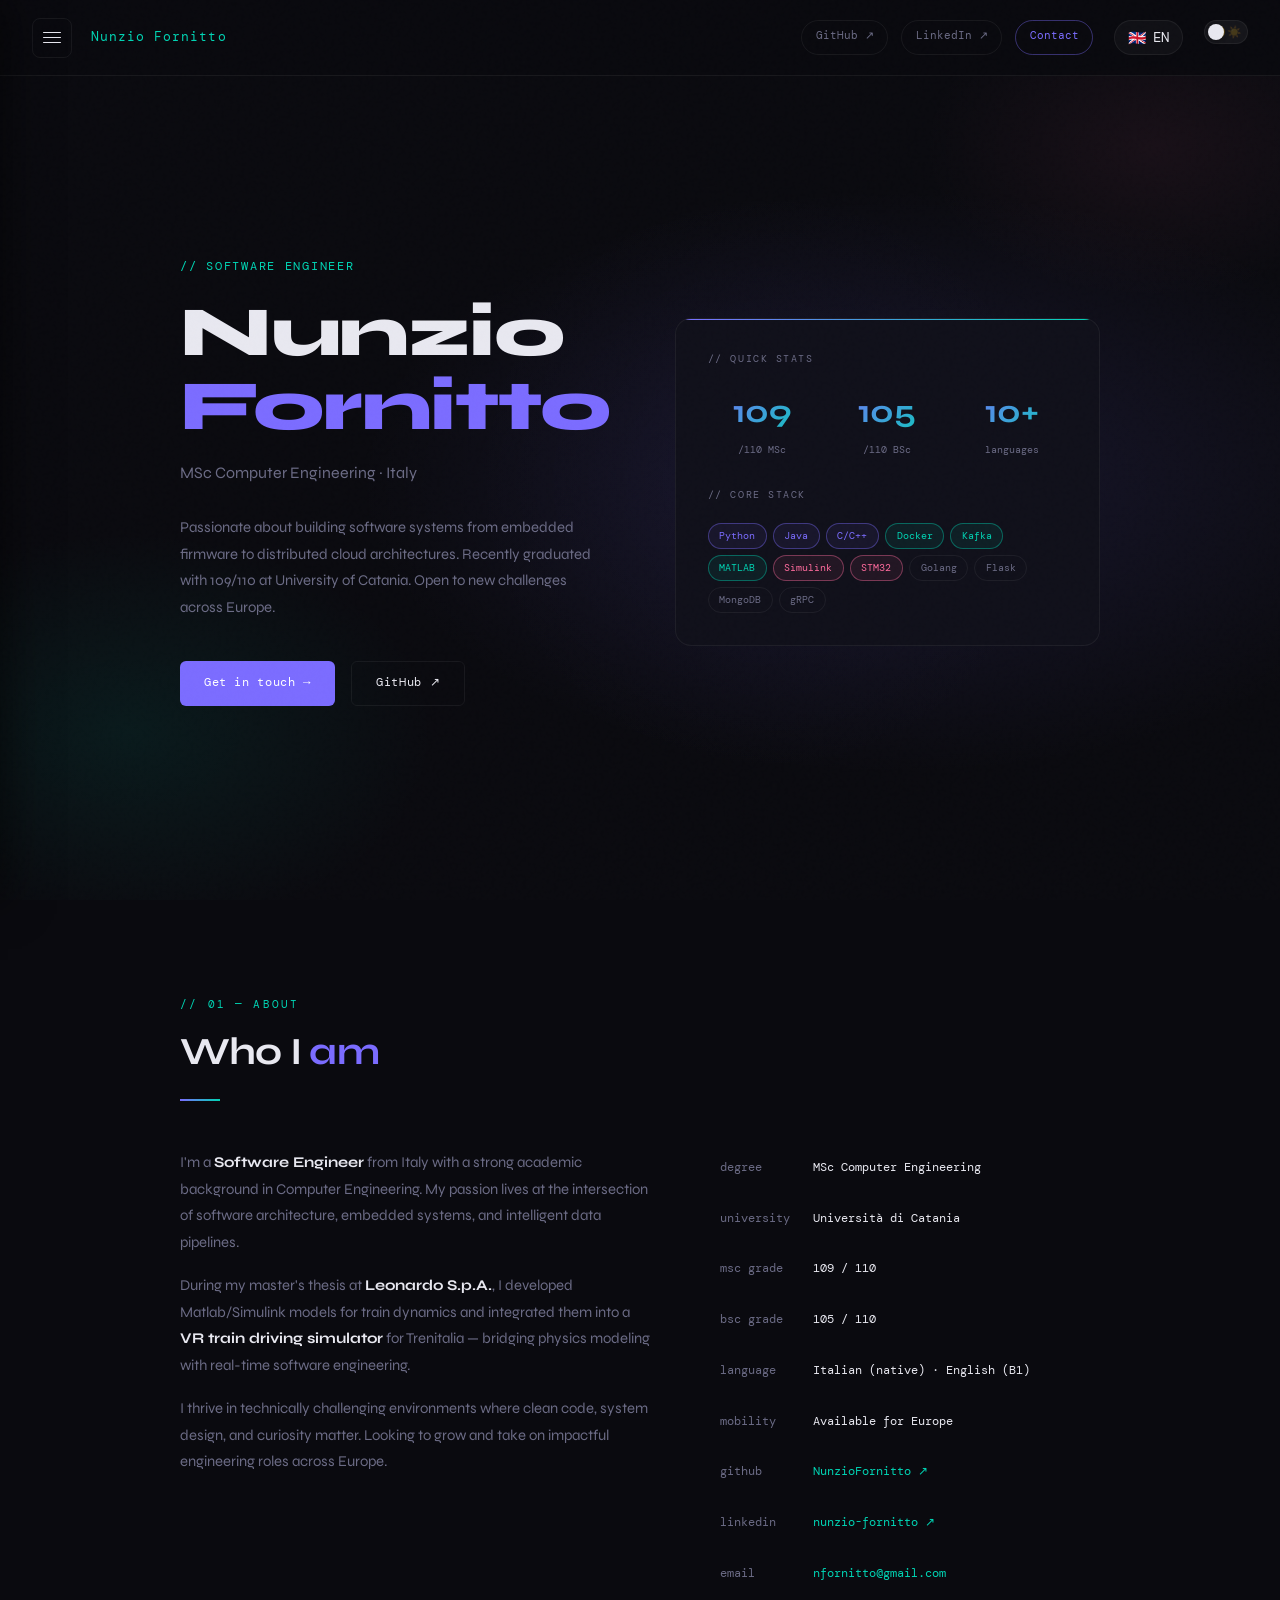
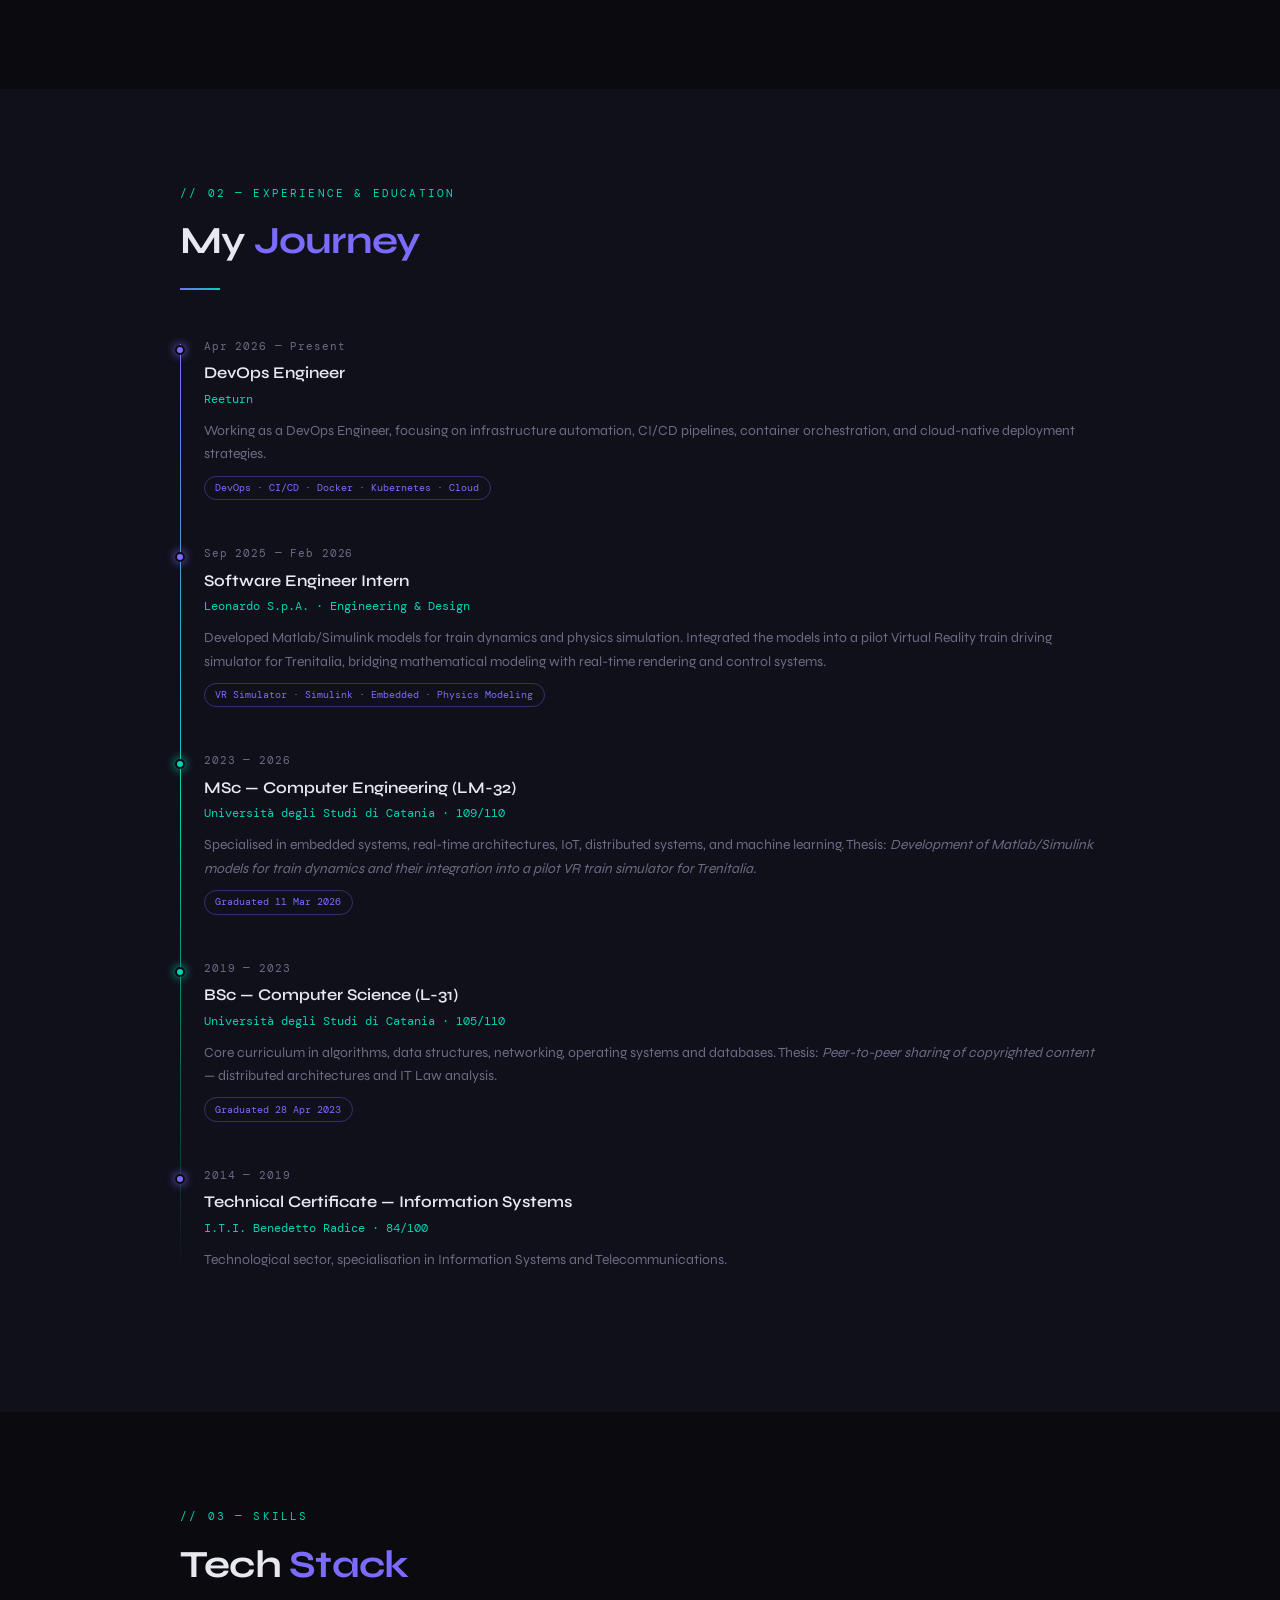
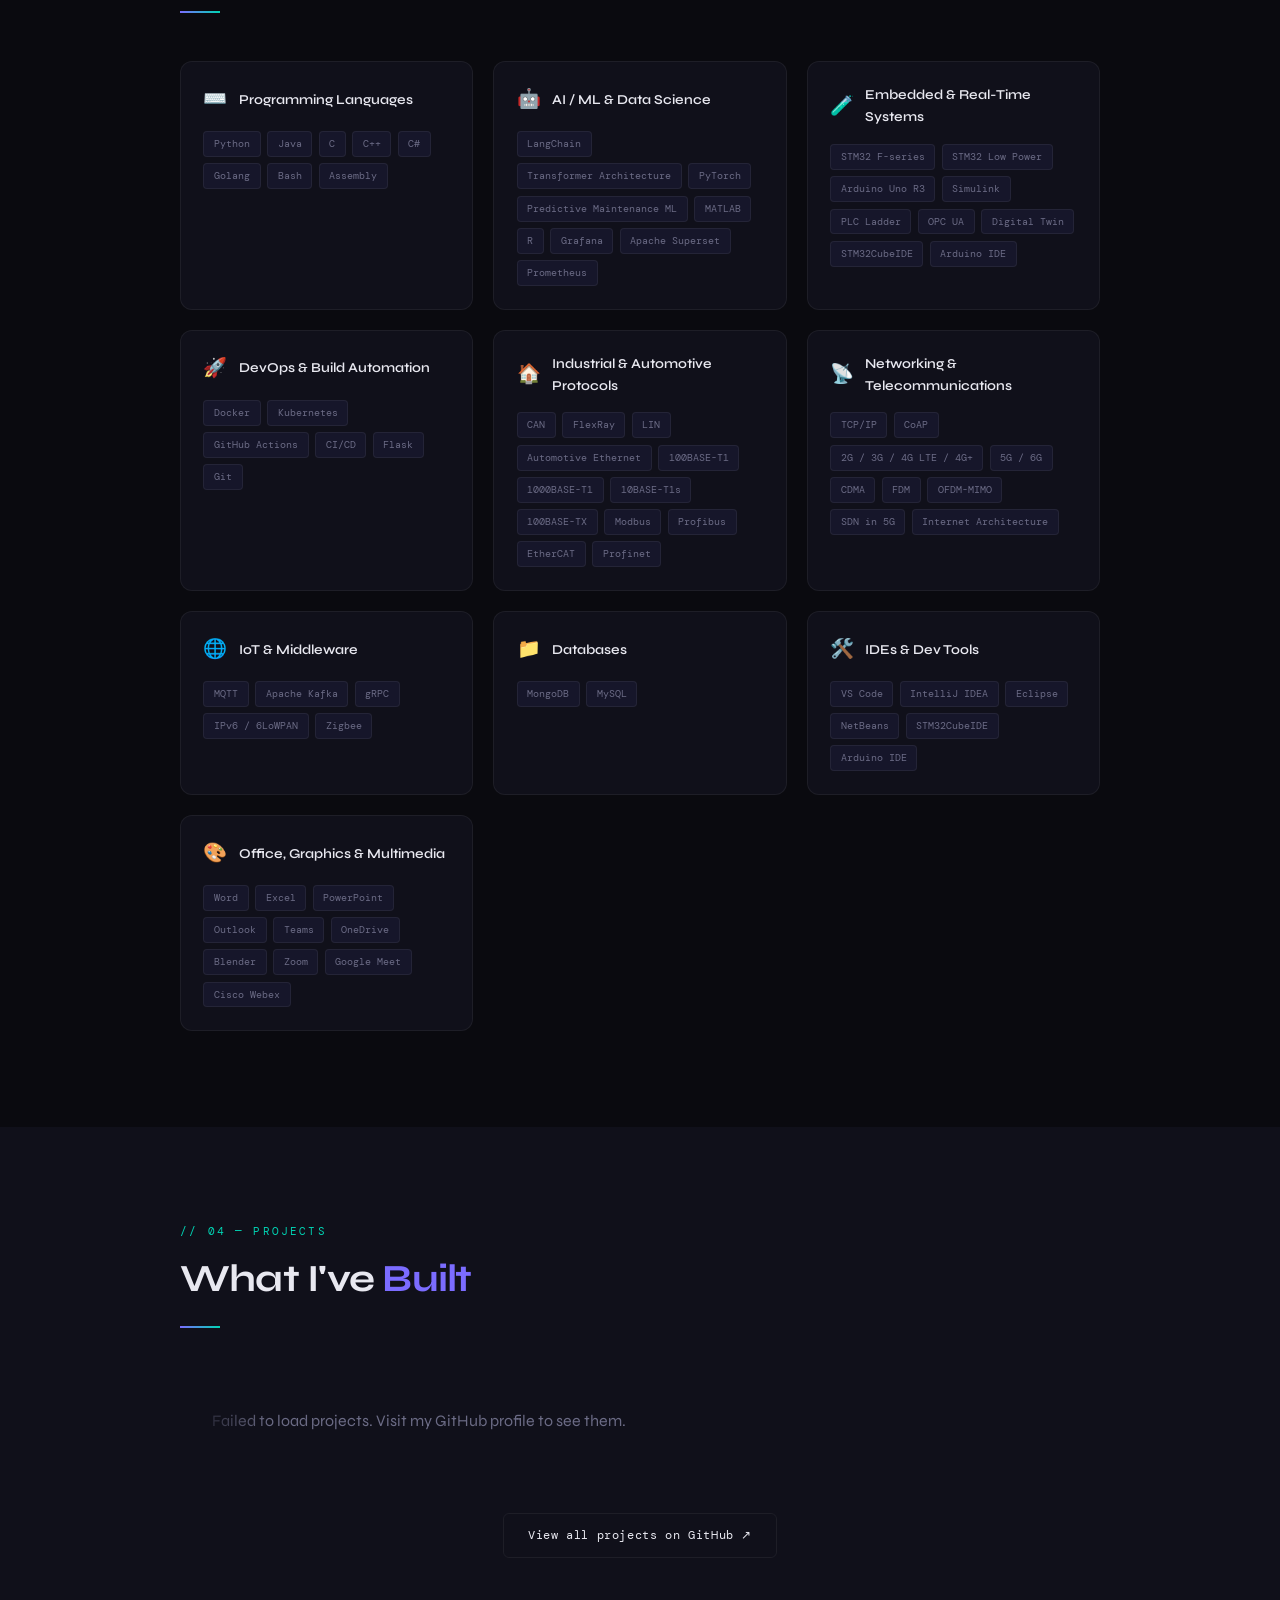
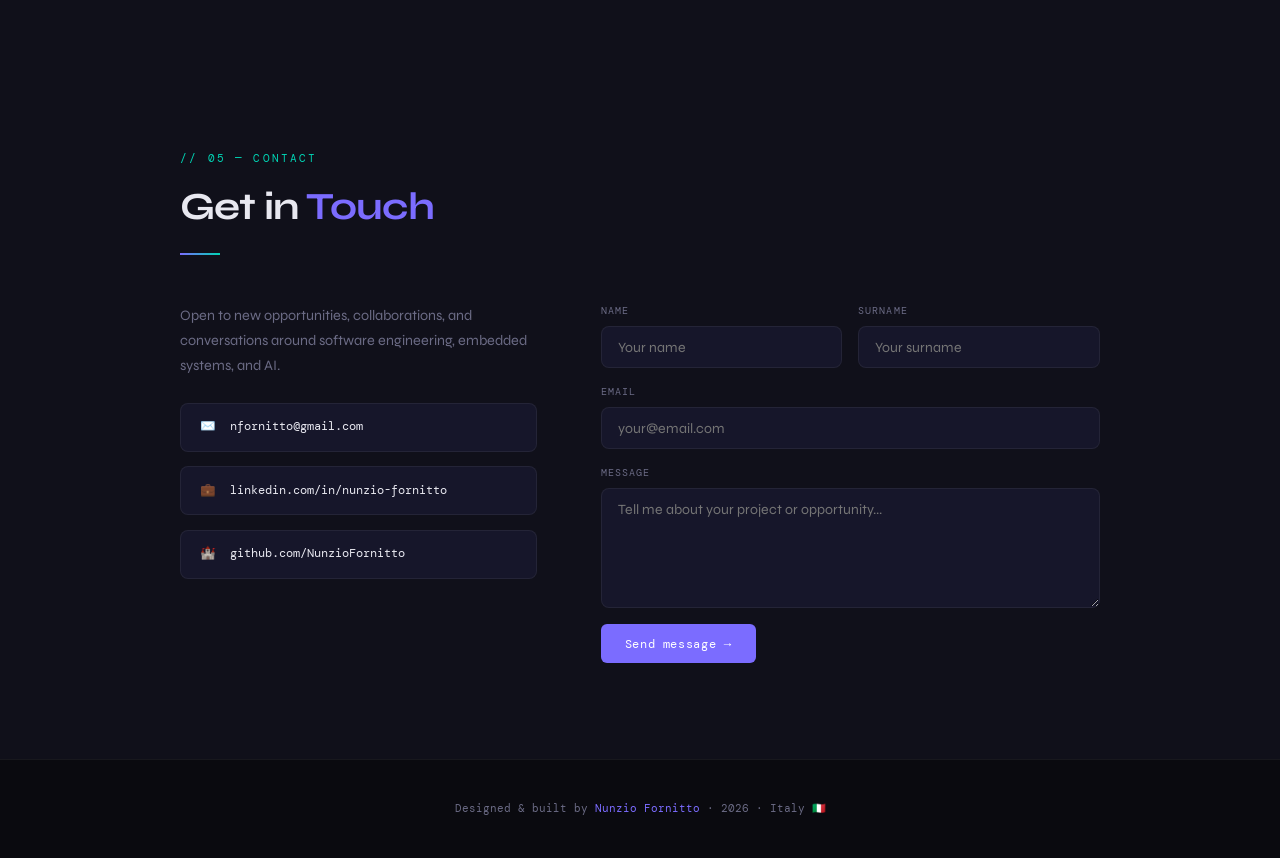
==== commit d20be04c: "Aggiunta nuova esperienza lavorativa" ====
--- a/index.html
+++ b/index.html
@@ -157,6 +157,15 @@
 
           <div class="tl-item">
             <div class="tl-dot"></div>
+            <p class="tl-date" data-i18n="tl0-date">Apr 2026 — Present</p>
+            <p class="tl-title" data-i18n="tl0-title">DevOps Engineer</p>
+            <p class="tl-company">Reeturn</p>
+            <p class="tl-desc" data-i18n="tl0-desc">Working as a DevOps Engineer, focusing on infrastructure automation, CI/CD pipelines, container orchestration, and cloud-native deployment strategies.</p>
+            <span class="tl-badge" data-i18n="tl0-badge">DevOps · CI/CD · Docker · Kubernetes · Cloud</span>
+          </div>
+
+          <div class="tl-item">
+            <div class="tl-dot"></div>
             <p class="tl-date">Sep 2025 — Feb 2026</p>
             <p class="tl-title" data-i18n="tl1-title">Software Engineer Intern</p>
             <p class="tl-company">Leonardo S.p.A. · Engineering & Design</p>
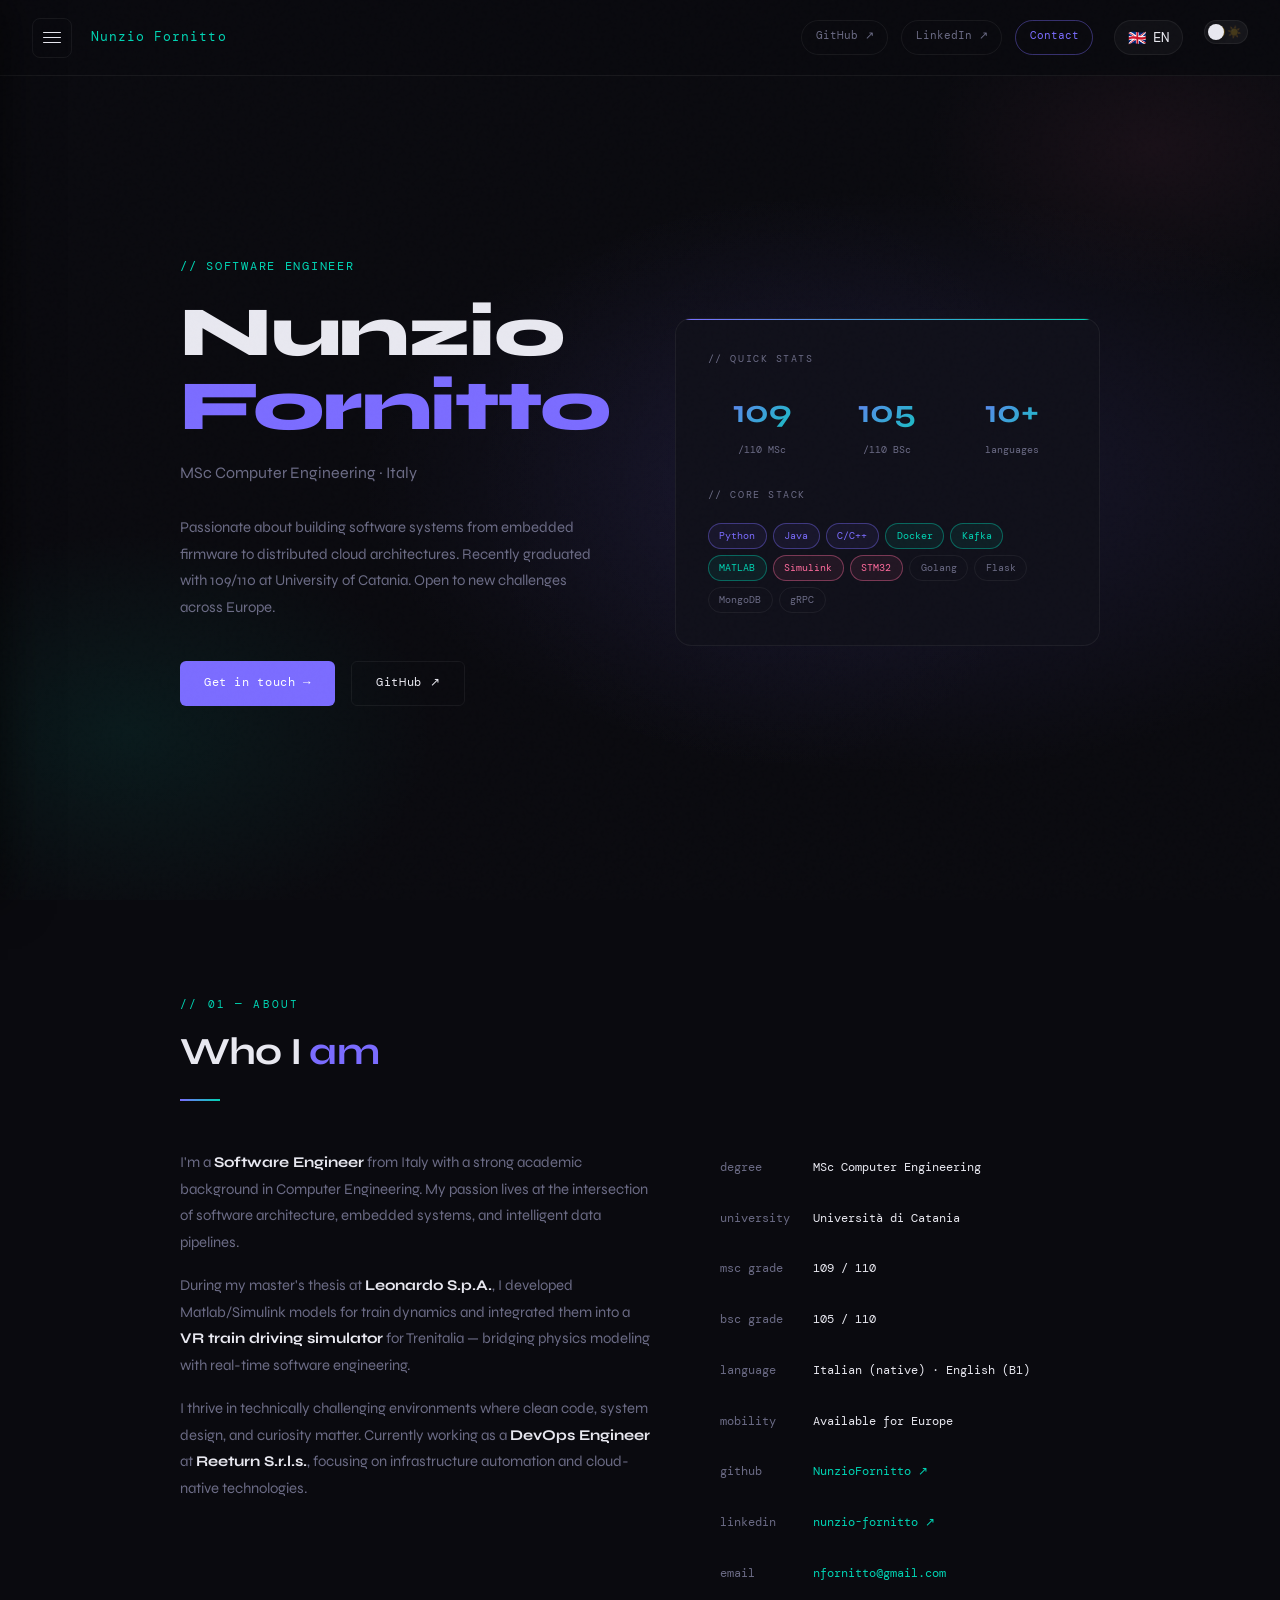
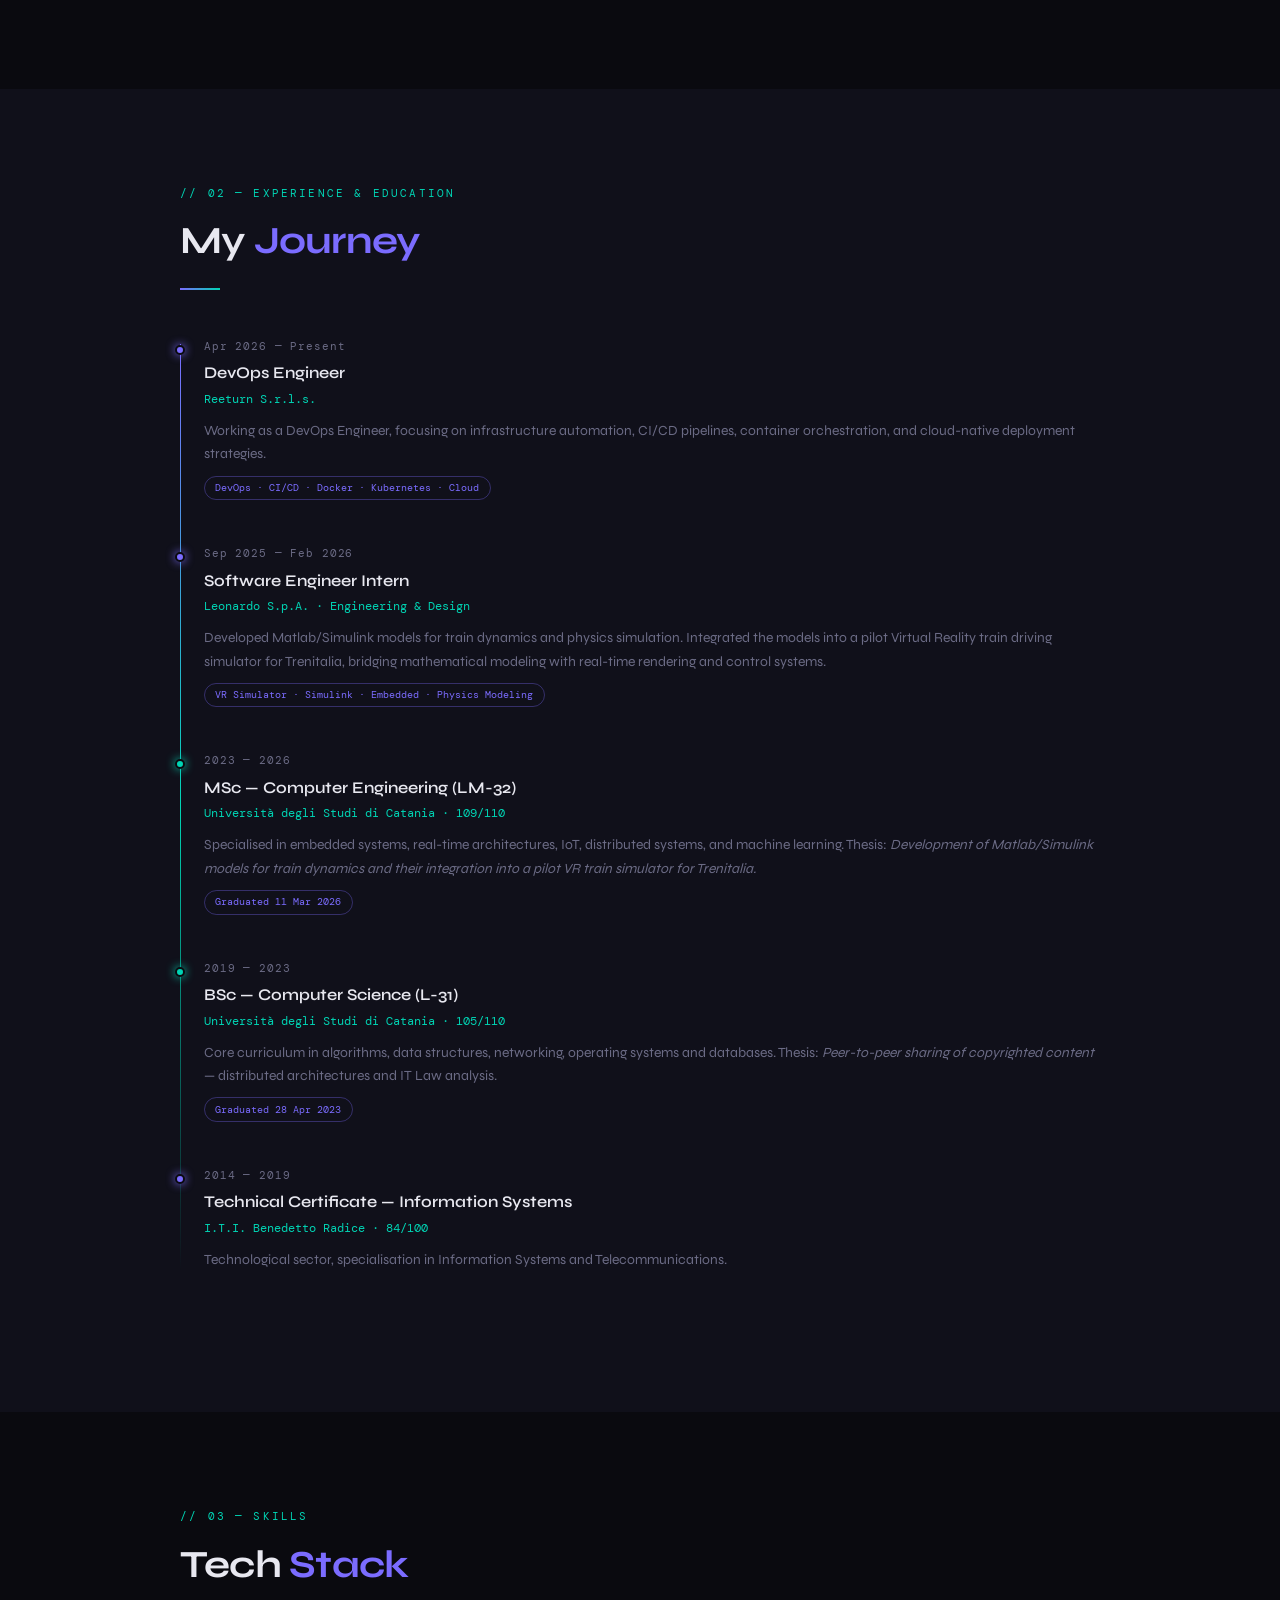
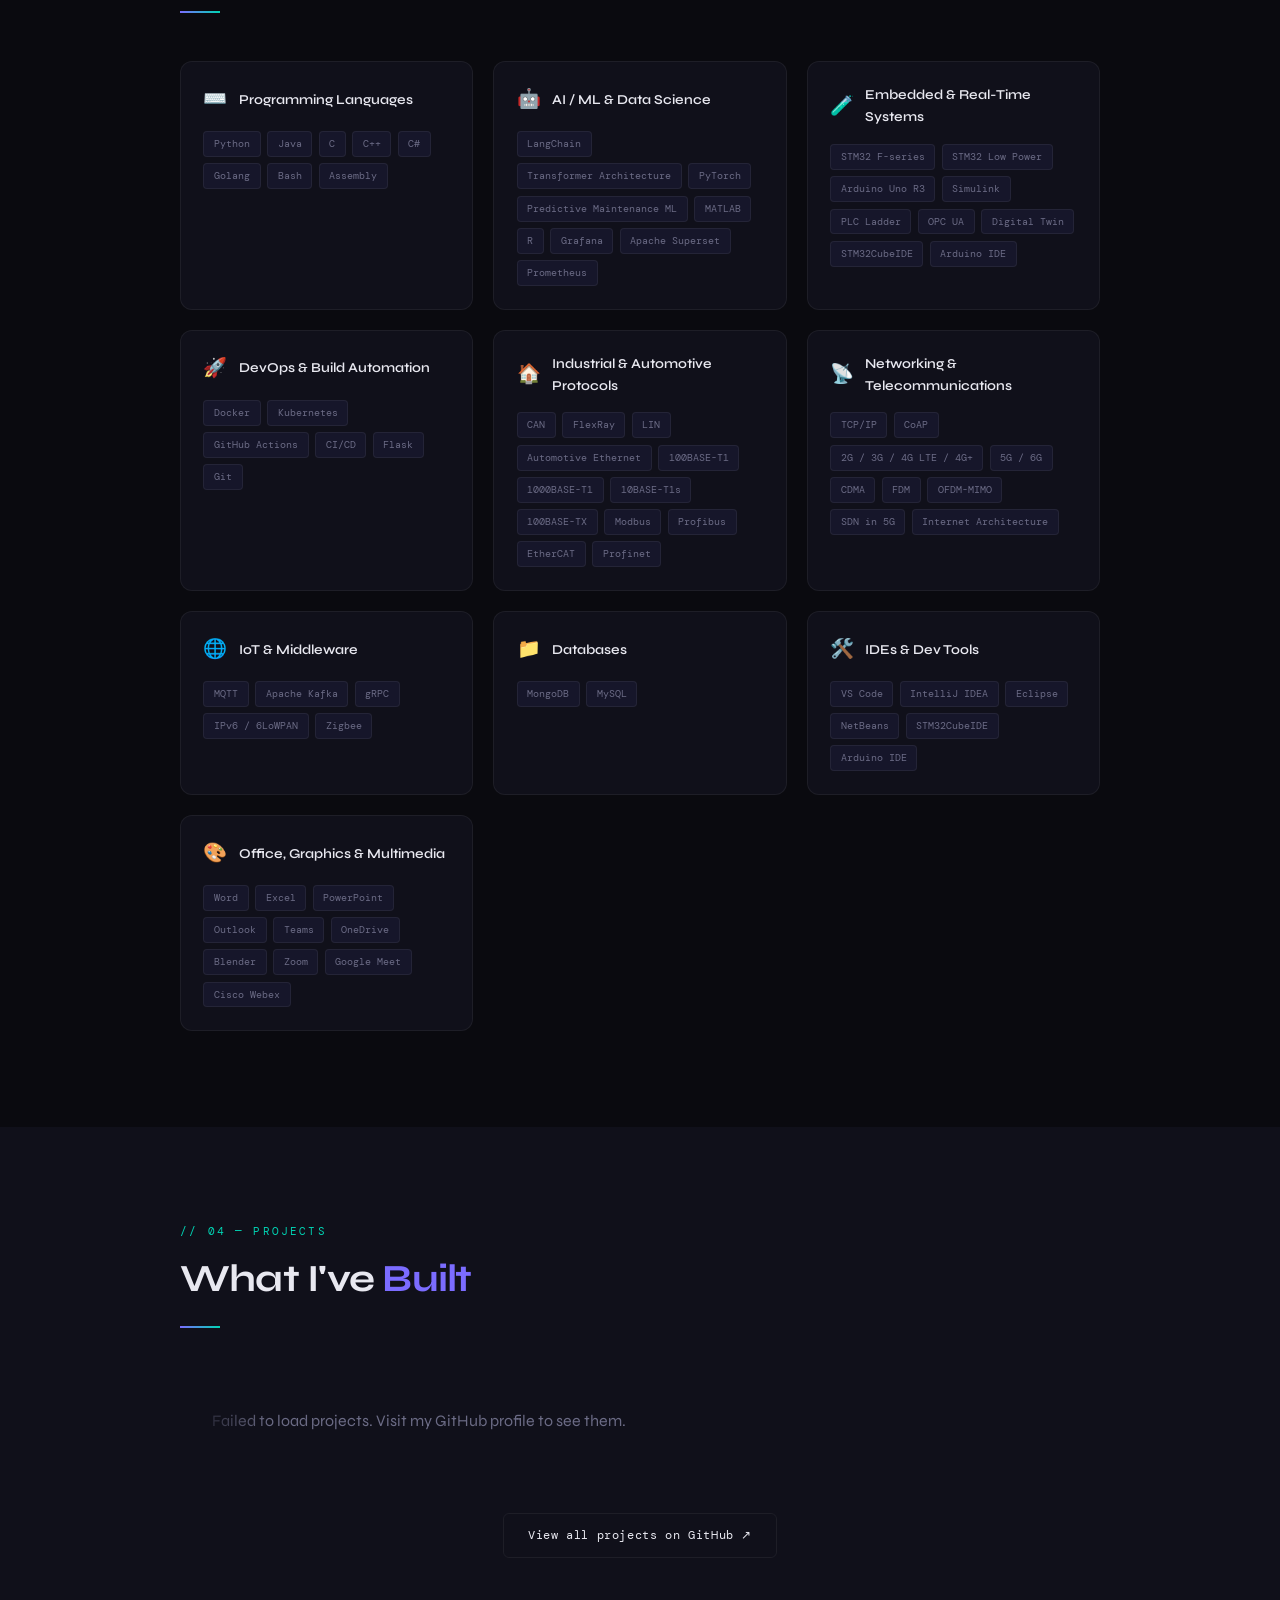
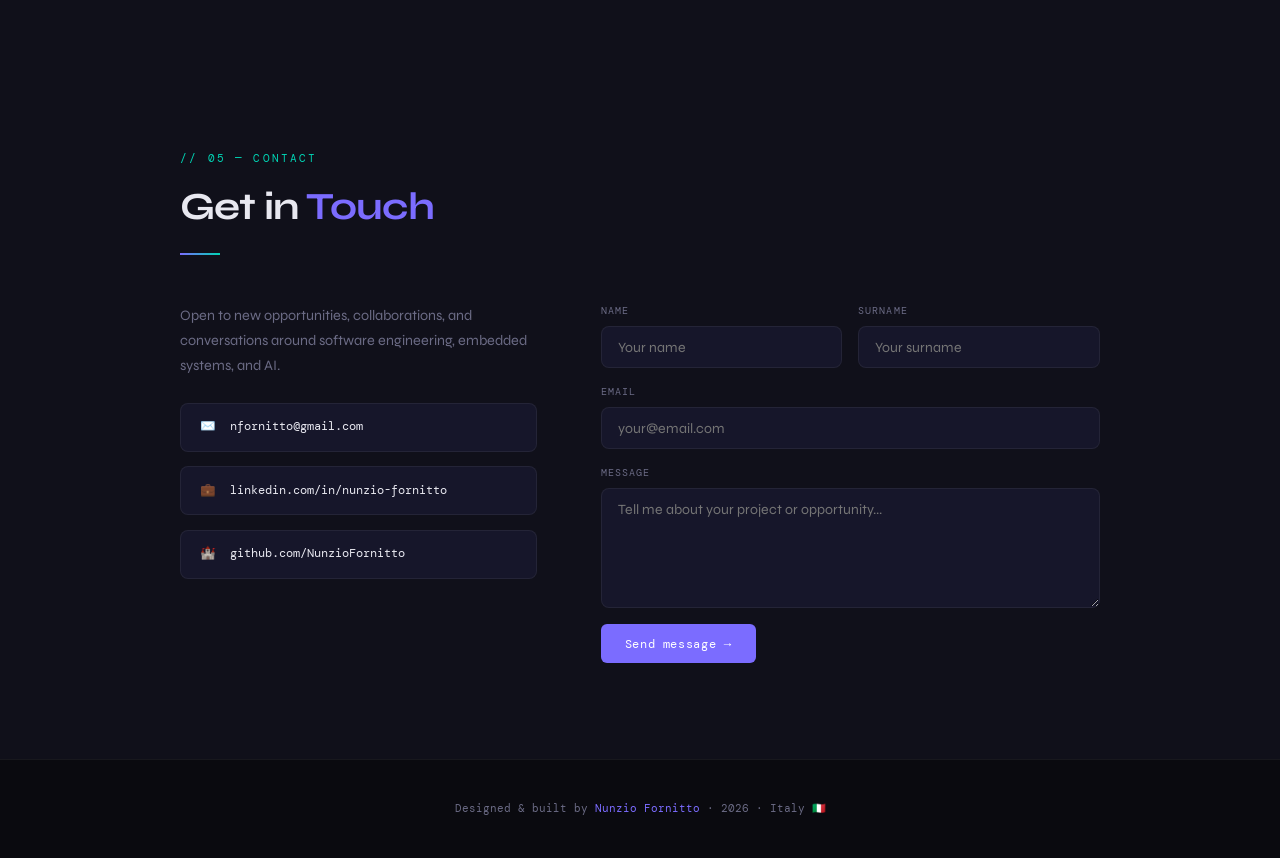
==== commit 79f585b1: "Modifiche minime" ====
--- a/index.html
+++ b/index.html
@@ -126,7 +126,7 @@
           <div class="about-text">
             <p data-i18n="about-p1">I'm a <strong>Software Engineer</strong> from Italy with a strong academic background in Computer Engineering. My passion lives at the intersection of software architecture, embedded systems, and intelligent data pipelines.</p>
             <p data-i18n="about-p2">During my master's thesis at <strong>Leonardo S.p.A.</strong>, I developed Matlab/Simulink models for train dynamics and integrated them into a <strong>VR train driving simulator</strong> for Trenitalia — bridging physics modeling with real-time software engineering.</p>
-            <p data-i18n="about-p3">I thrive in technically challenging environments where clean code, system design, and curiosity matter. Looking to grow and take on impactful engineering roles across Europe.</p>
+            <p data-i18n="about-p3">I thrive in technically challenging environments where clean code, system design, and curiosity matter. Currently working as a <strong>DevOps Engineer</strong> at <strong>Reeturn S.r.l.s.</strong>, focusing on infrastructure automation and cloud-native technologies.</p>
           </div>
           <ul class="info-list">
             <li><span class="key" data-i18n="info-degree-key">degree</span><span class="val" data-i18n="info-degree-val">MSc Computer Engineering</span></li>
@@ -159,7 +159,7 @@
             <div class="tl-dot"></div>
             <p class="tl-date" data-i18n="tl0-date">Apr 2026 — Present</p>
             <p class="tl-title" data-i18n="tl0-title">DevOps Engineer</p>
-            <p class="tl-company">Reeturn</p>
+            <p class="tl-company">Reeturn S.r.l.s.</p>
             <p class="tl-desc" data-i18n="tl0-desc">Working as a DevOps Engineer, focusing on infrastructure automation, CI/CD pipelines, container orchestration, and cloud-native deployment strategies.</p>
             <span class="tl-badge" data-i18n="tl0-badge">DevOps · CI/CD · Docker · Kubernetes · Cloud</span>
           </div>
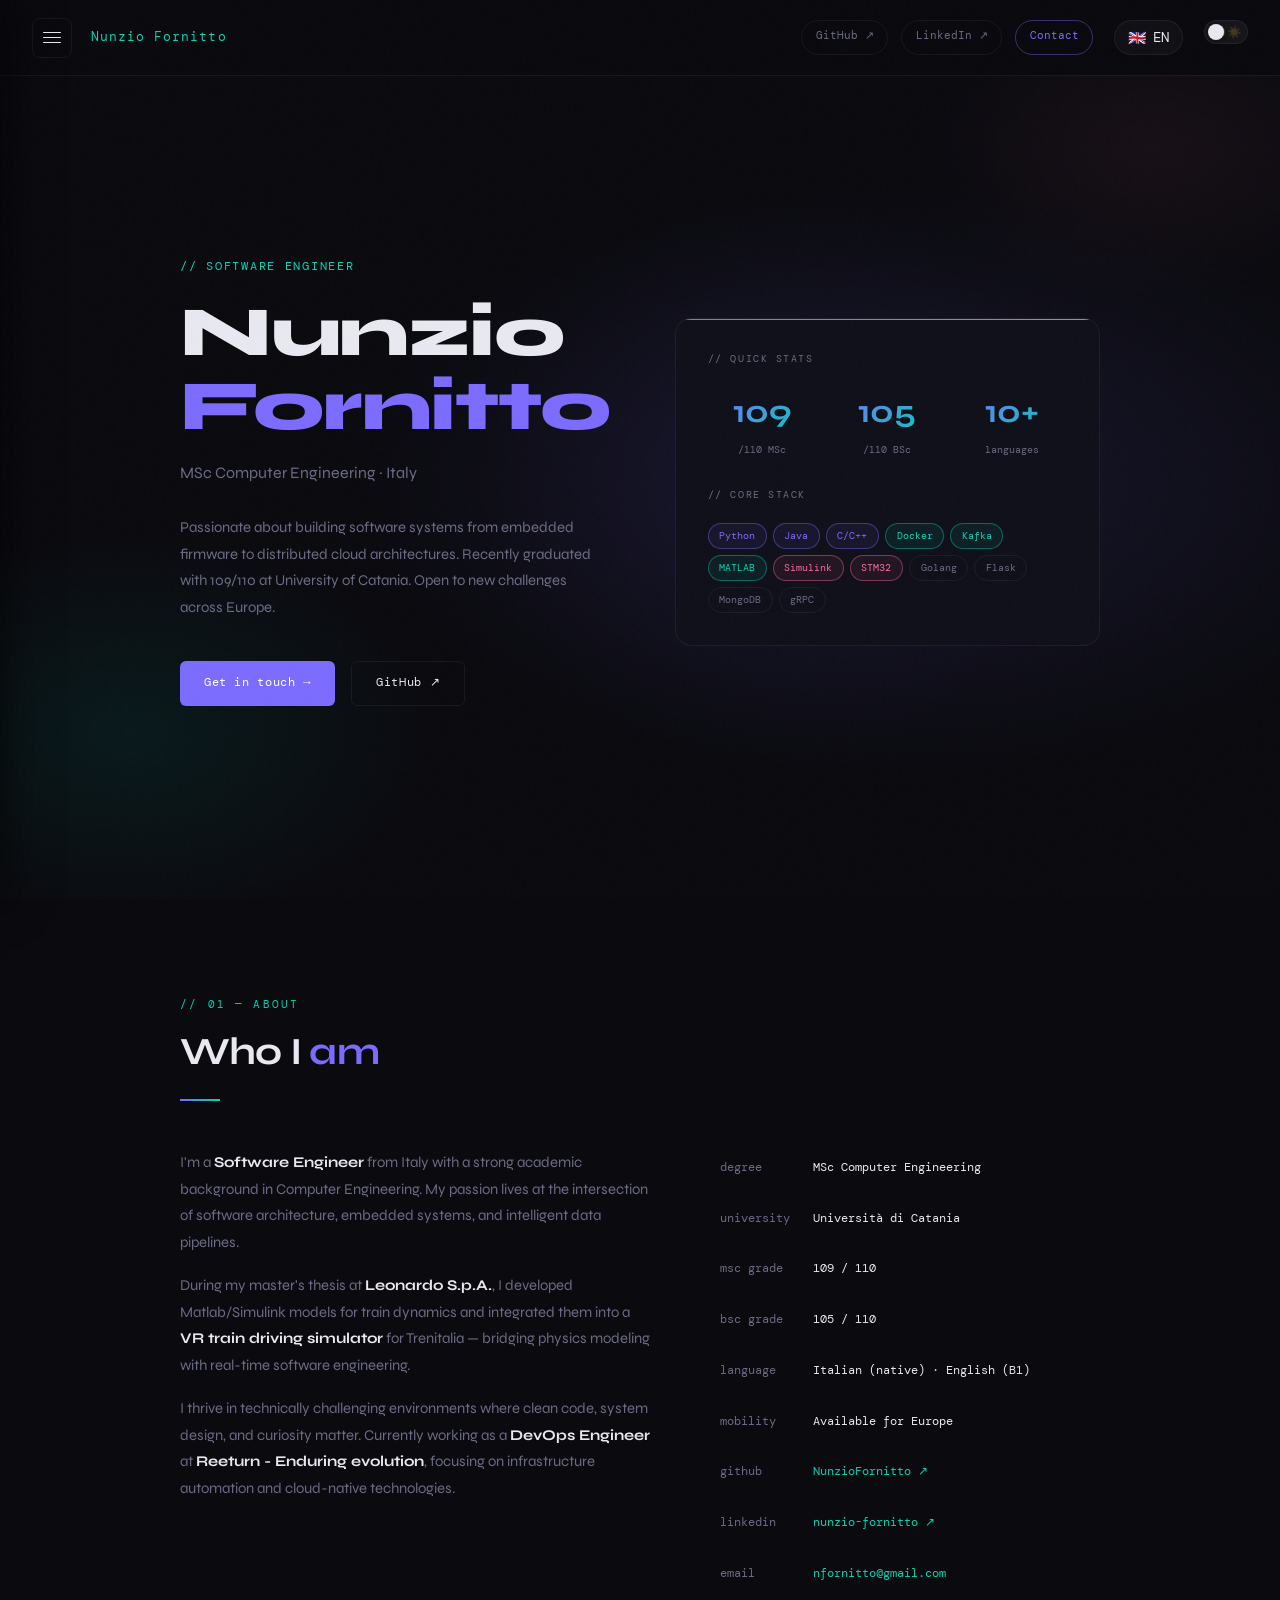
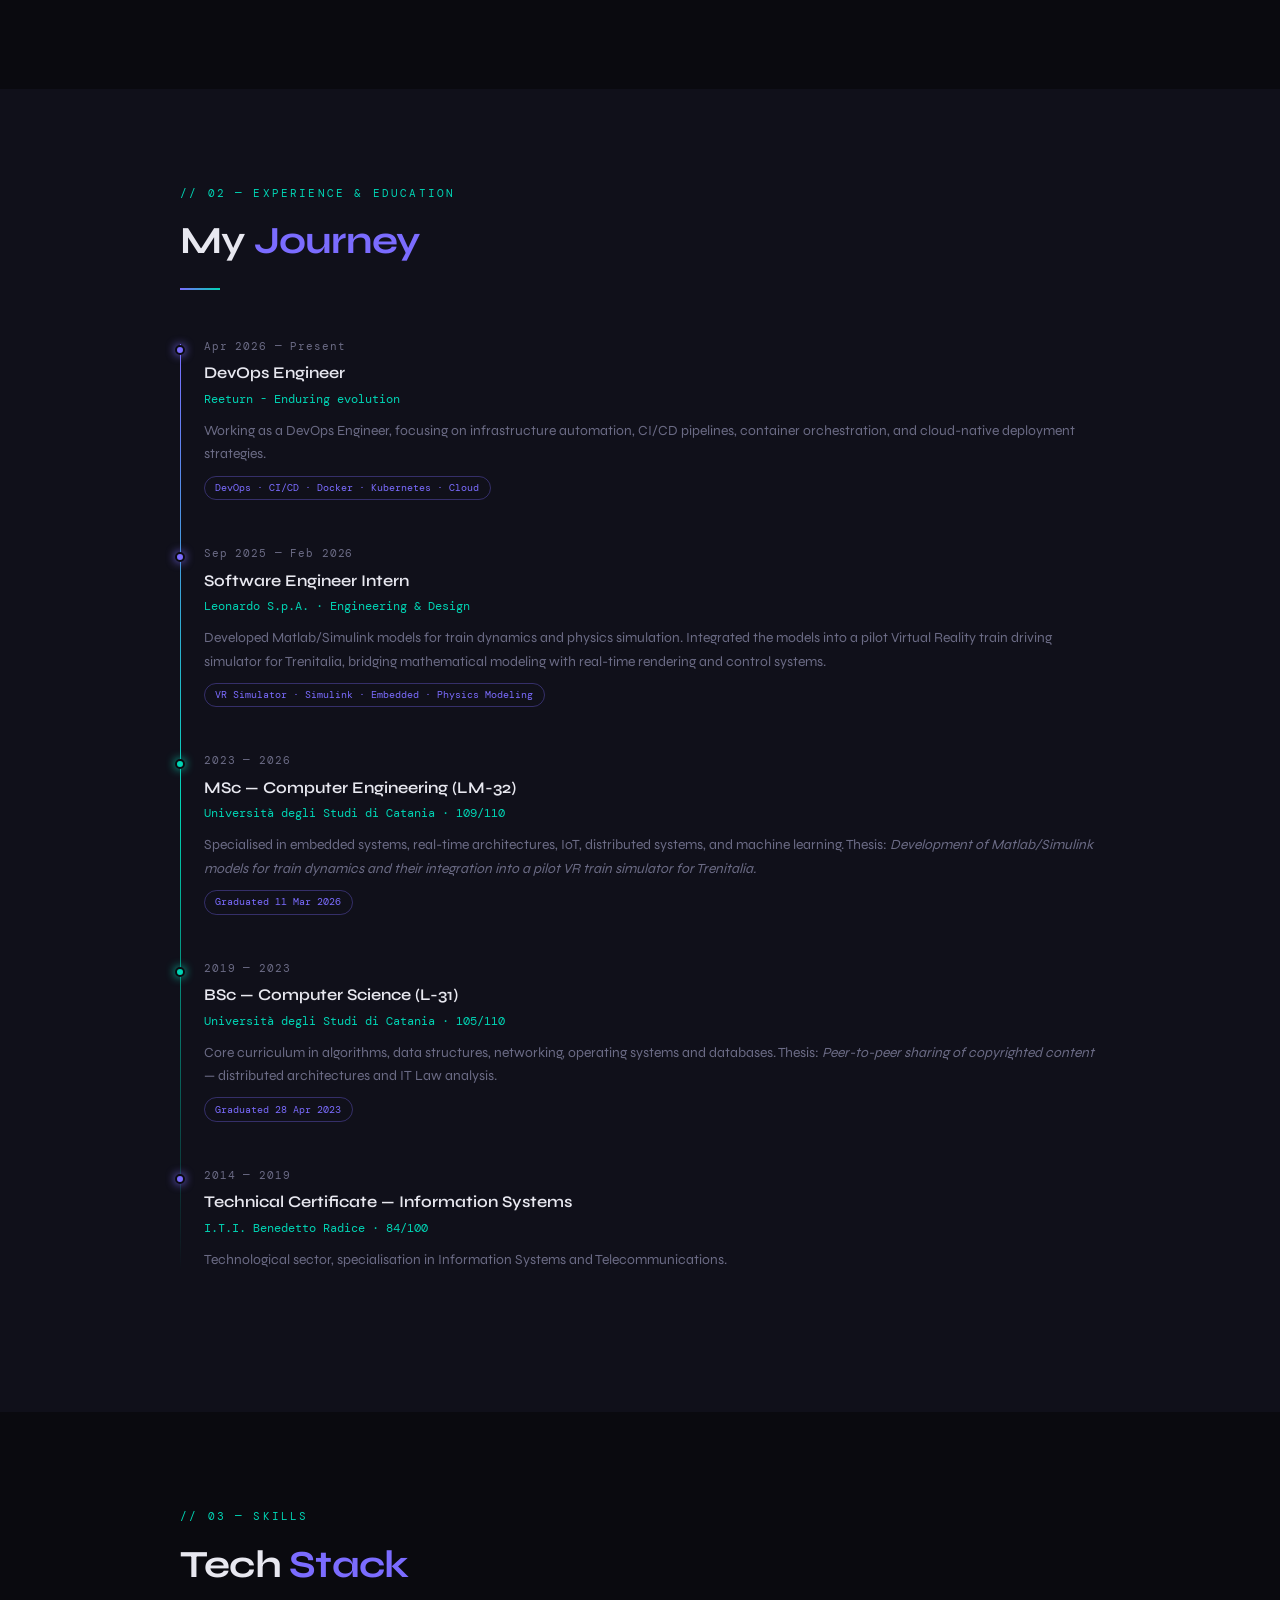
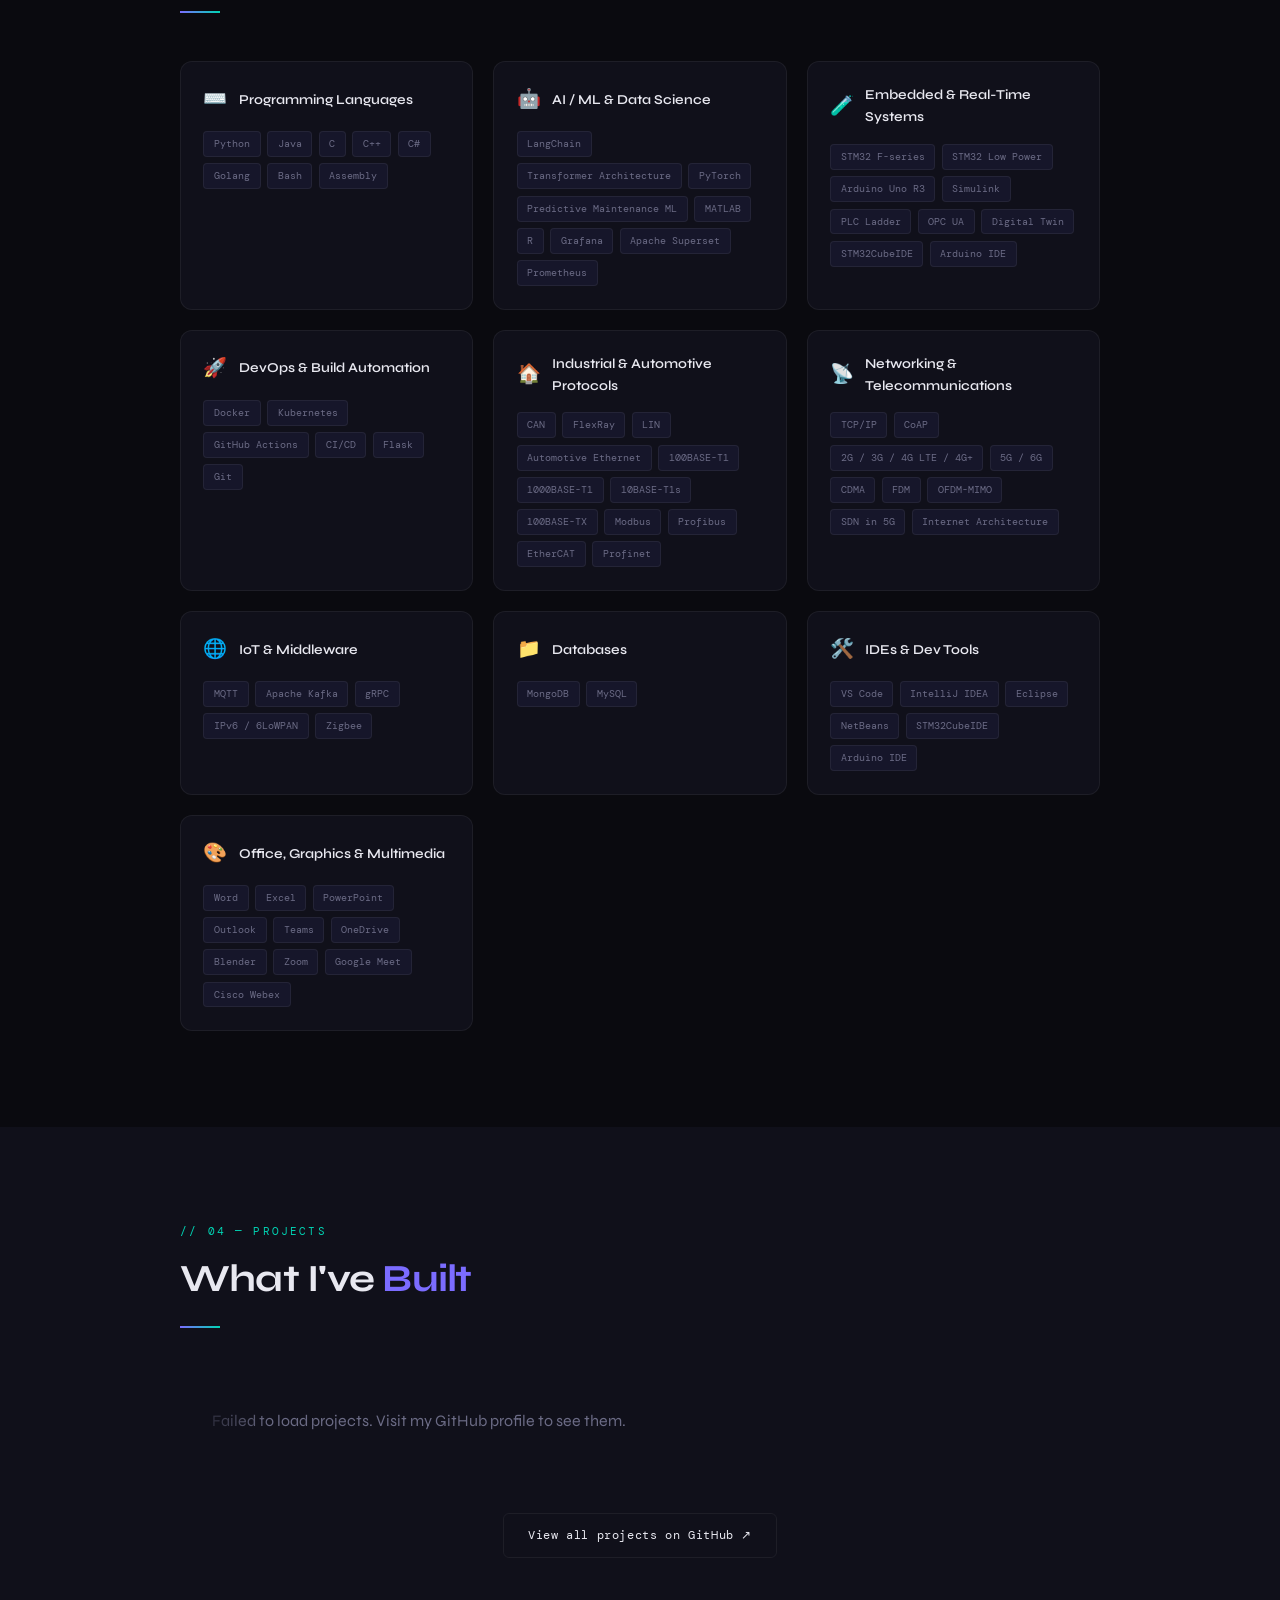
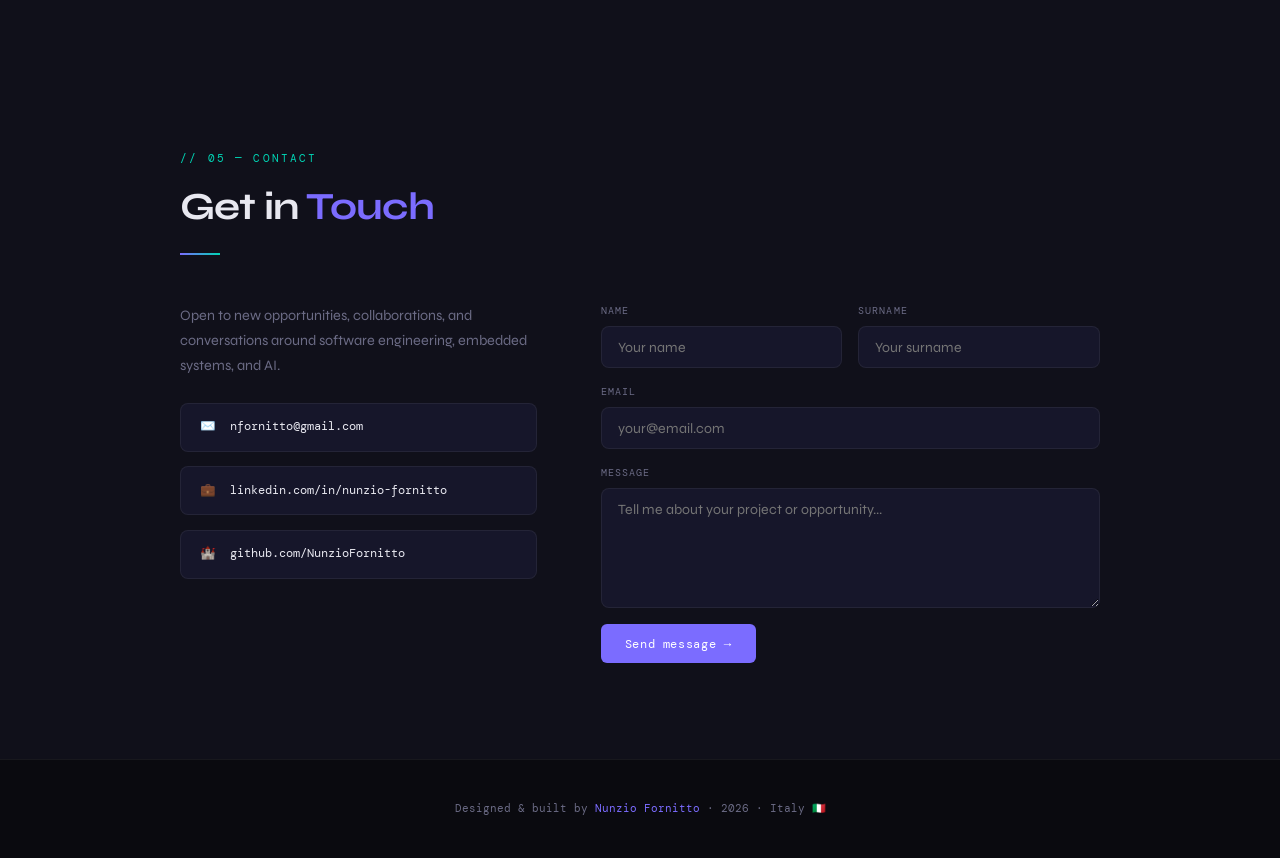
==== commit 7fb0ece7: "Fix vari" ====
--- a/index.html
+++ b/index.html
@@ -126,7 +126,7 @@
           <div class="about-text">
             <p data-i18n="about-p1">I'm a <strong>Software Engineer</strong> from Italy with a strong academic background in Computer Engineering. My passion lives at the intersection of software architecture, embedded systems, and intelligent data pipelines.</p>
             <p data-i18n="about-p2">During my master's thesis at <strong>Leonardo S.p.A.</strong>, I developed Matlab/Simulink models for train dynamics and integrated them into a <strong>VR train driving simulator</strong> for Trenitalia — bridging physics modeling with real-time software engineering.</p>
-            <p data-i18n="about-p3">I thrive in technically challenging environments where clean code, system design, and curiosity matter. Currently working as a <strong>DevOps Engineer</strong> at <strong>Reeturn S.r.l.s.</strong>, focusing on infrastructure automation and cloud-native technologies.</p>
+            <p data-i18n="about-p3">I thrive in technically challenging environments where clean code, system design, and curiosity matter. Currently working as a <strong>DevOps Engineer</strong> at <strong>Reeturn - Enduring evolution</strong>, focusing on infrastructure automation and cloud-native technologies.</p>
           </div>
           <ul class="info-list">
             <li><span class="key" data-i18n="info-degree-key">degree</span><span class="val" data-i18n="info-degree-val">MSc Computer Engineering</span></li>
@@ -159,7 +159,7 @@
             <div class="tl-dot"></div>
             <p class="tl-date" data-i18n="tl0-date">Apr 2026 — Present</p>
             <p class="tl-title" data-i18n="tl0-title">DevOps Engineer</p>
-            <p class="tl-company">Reeturn S.r.l.s.</p>
+            <p class="tl-company">Reeturn - Enduring evolution</p>
             <p class="tl-desc" data-i18n="tl0-desc">Working as a DevOps Engineer, focusing on infrastructure automation, CI/CD pipelines, container orchestration, and cloud-native deployment strategies.</p>
             <span class="tl-badge" data-i18n="tl0-badge">DevOps · CI/CD · Docker · Kubernetes · Cloud</span>
           </div>
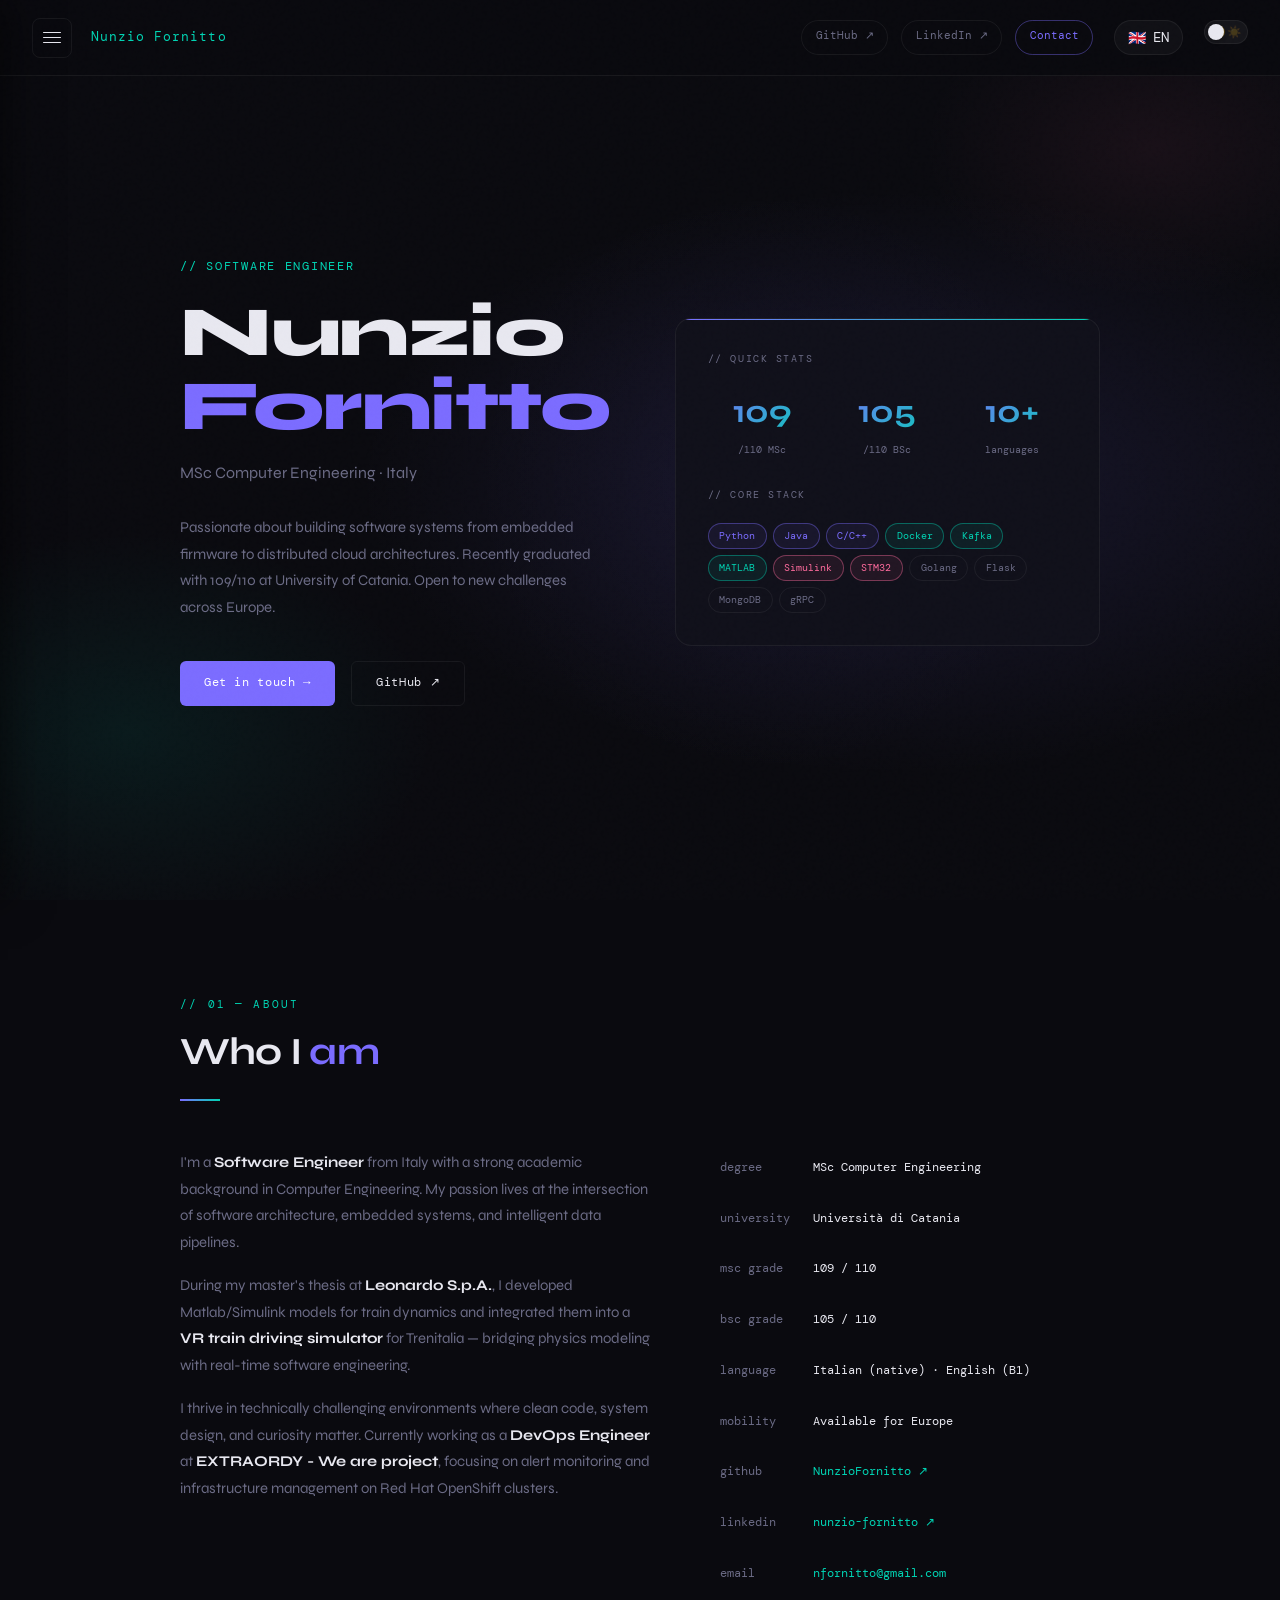
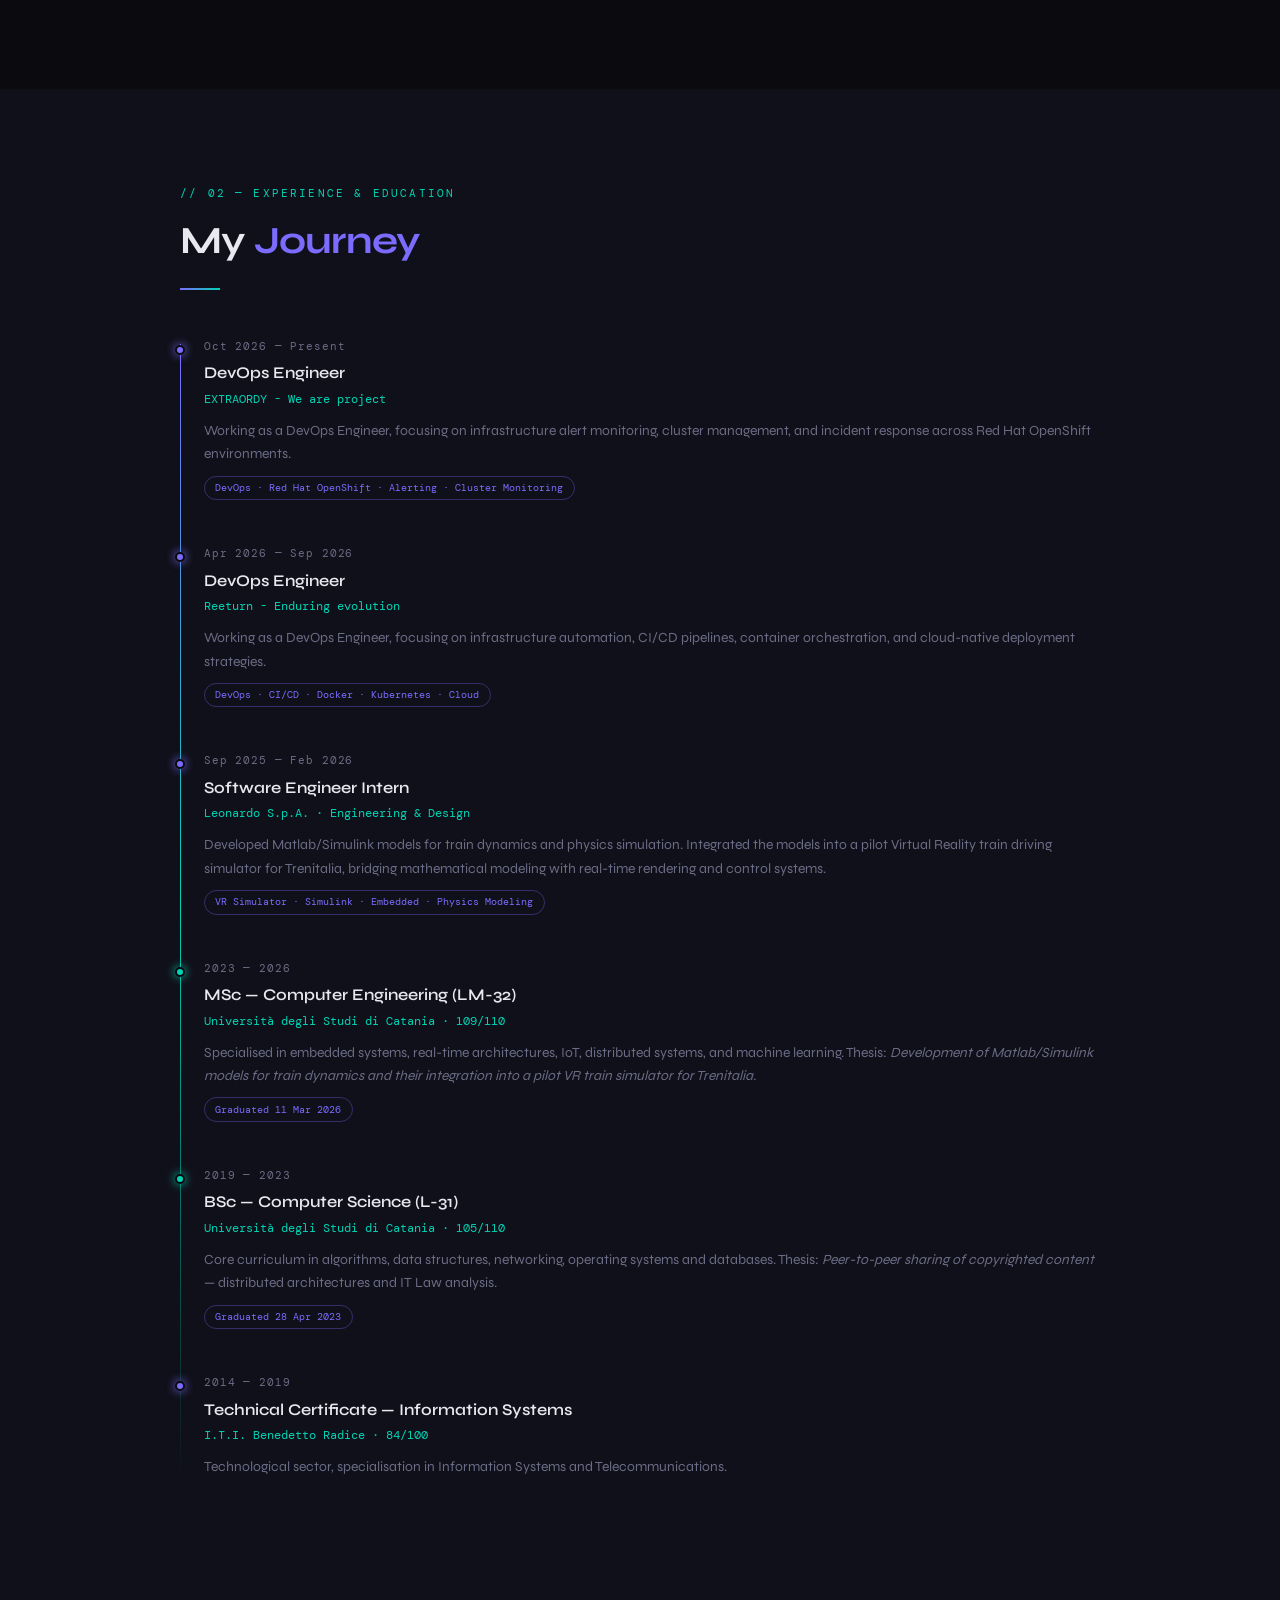
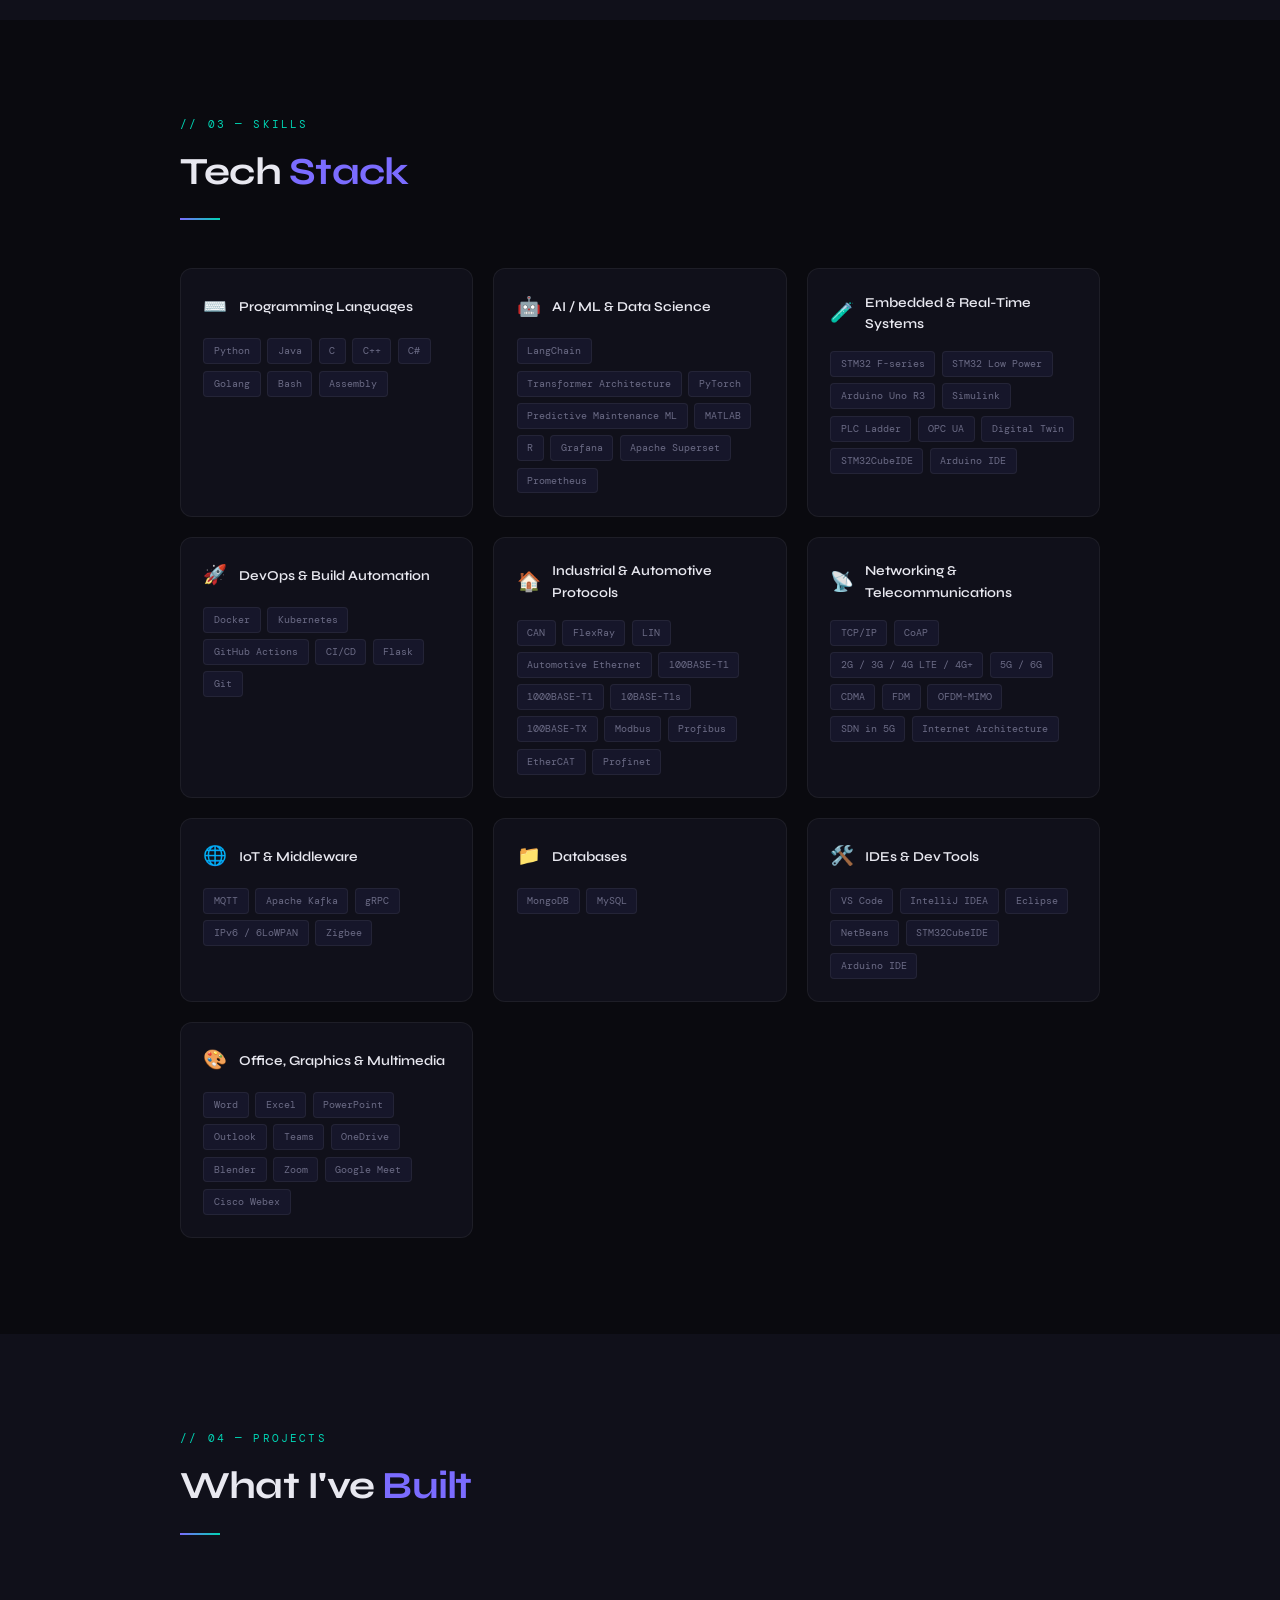
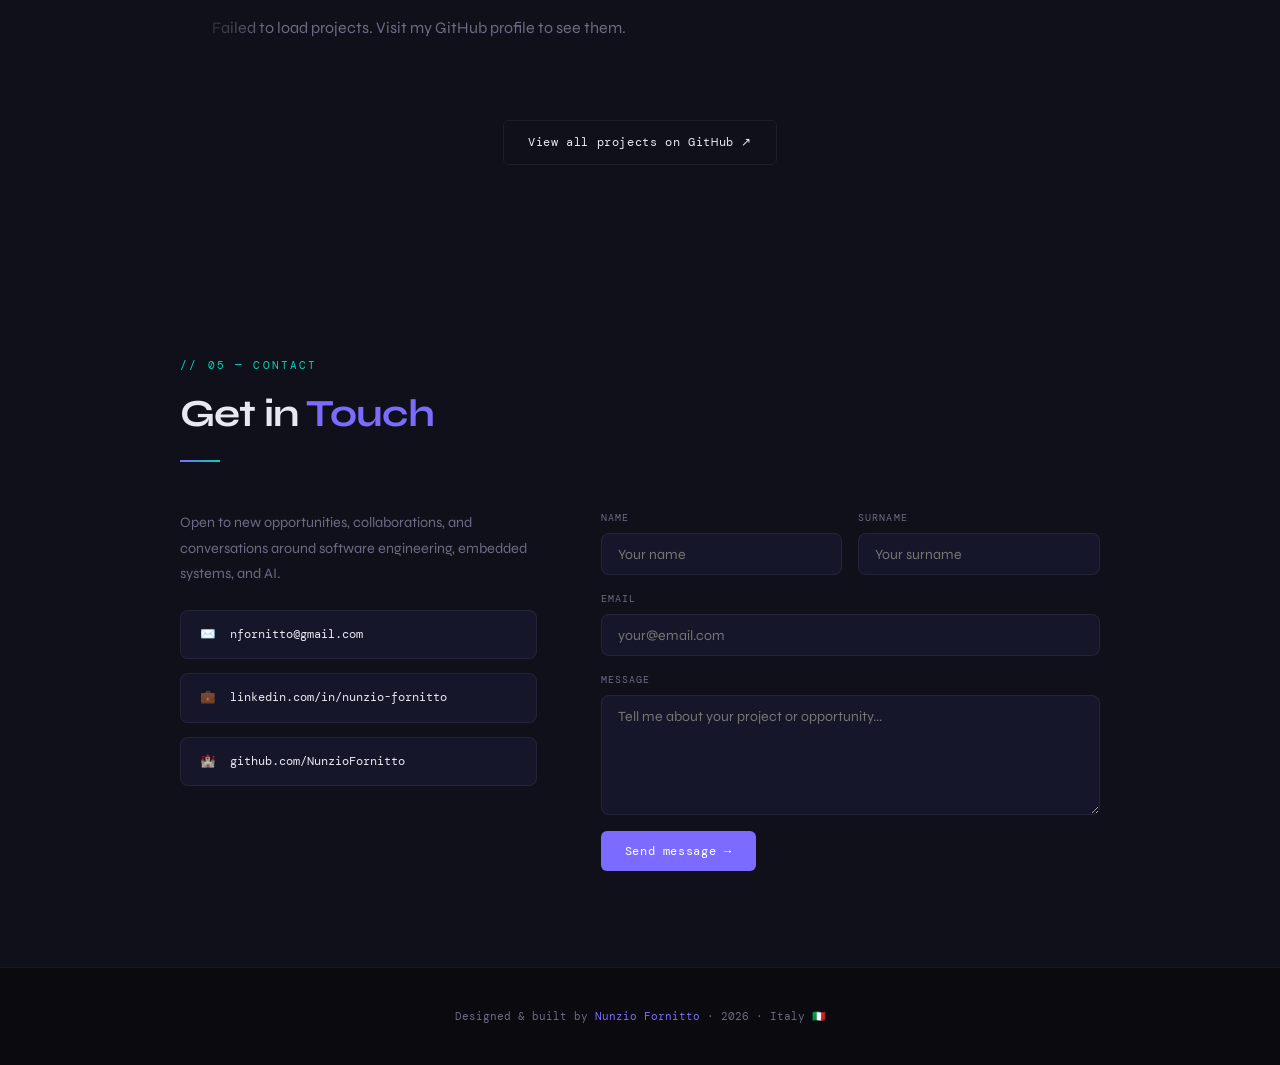
==== commit adc80fc1: "feat: update work experience with current role at EXTRAORDY and past experience at Reeturn" ====
--- a/index.html
+++ b/index.html
@@ -126,7 +126,7 @@
           <div class="about-text">
             <p data-i18n="about-p1">I'm a <strong>Software Engineer</strong> from Italy with a strong academic background in Computer Engineering. My passion lives at the intersection of software architecture, embedded systems, and intelligent data pipelines.</p>
             <p data-i18n="about-p2">During my master's thesis at <strong>Leonardo S.p.A.</strong>, I developed Matlab/Simulink models for train dynamics and integrated them into a <strong>VR train driving simulator</strong> for Trenitalia — bridging physics modeling with real-time software engineering.</p>
-            <p data-i18n="about-p3">I thrive in technically challenging environments where clean code, system design, and curiosity matter. Currently working as a <strong>DevOps Engineer</strong> at <strong>Reeturn - Enduring evolution</strong>, focusing on infrastructure automation and cloud-native technologies.</p>
+            <p data-i18n="about-p3">I thrive in technically challenging environments where clean code, system design, and curiosity matter. Currently working as a <strong>DevOps Engineer</strong> at <strong>EXTRAORDY - We are project</strong>, focusing on alert monitoring and infrastructure management on Red Hat OpenShift clusters.</p>
           </div>
           <ul class="info-list">
             <li><span class="key" data-i18n="info-degree-key">degree</span><span class="val" data-i18n="info-degree-val">MSc Computer Engineering</span></li>
@@ -157,11 +157,20 @@
 
           <div class="tl-item">
             <div class="tl-dot"></div>
-            <p class="tl-date" data-i18n="tl0-date">Apr 2026 — Present</p>
+            <p class="tl-date" data-i18n="tl0-date">Oct 2026 — Present</p>
             <p class="tl-title" data-i18n="tl0-title">DevOps Engineer</p>
+            <p class="tl-company">EXTRAORDY - We are project</p>
+            <p class="tl-desc" data-i18n="tl0-desc">Working as a DevOps Engineer, focusing on infrastructure alert monitoring, cluster management, and incident response across Red Hat OpenShift environments.</p>
+            <span class="tl-badge" data-i18n="tl0-badge">DevOps · Red Hat OpenShift · Alerting · Cluster Monitoring</span>
+          </div>
+
+          <div class="tl-item">
+            <div class="tl-dot"></div>
+            <p class="tl-date" data-i18n="tl-reeturn-date">Apr 2026 — Sep 2026</p>
+            <p class="tl-title" data-i18n="tl-reeturn-title">DevOps Engineer</p>
             <p class="tl-company">Reeturn - Enduring evolution</p>
-            <p class="tl-desc" data-i18n="tl0-desc">Working as a DevOps Engineer, focusing on infrastructure automation, CI/CD pipelines, container orchestration, and cloud-native deployment strategies.</p>
-            <span class="tl-badge" data-i18n="tl0-badge">DevOps · CI/CD · Docker · Kubernetes · Cloud</span>
+            <p class="tl-desc" data-i18n="tl-reeturn-desc">Working as a DevOps Engineer, focusing on infrastructure automation, CI/CD pipelines, container orchestration, and cloud-native deployment strategies.</p>
+            <span class="tl-badge" data-i18n="tl-reeturn-badge">DevOps · CI/CD · Docker · Kubernetes · Cloud</span>
           </div>
 
           <div class="tl-item">
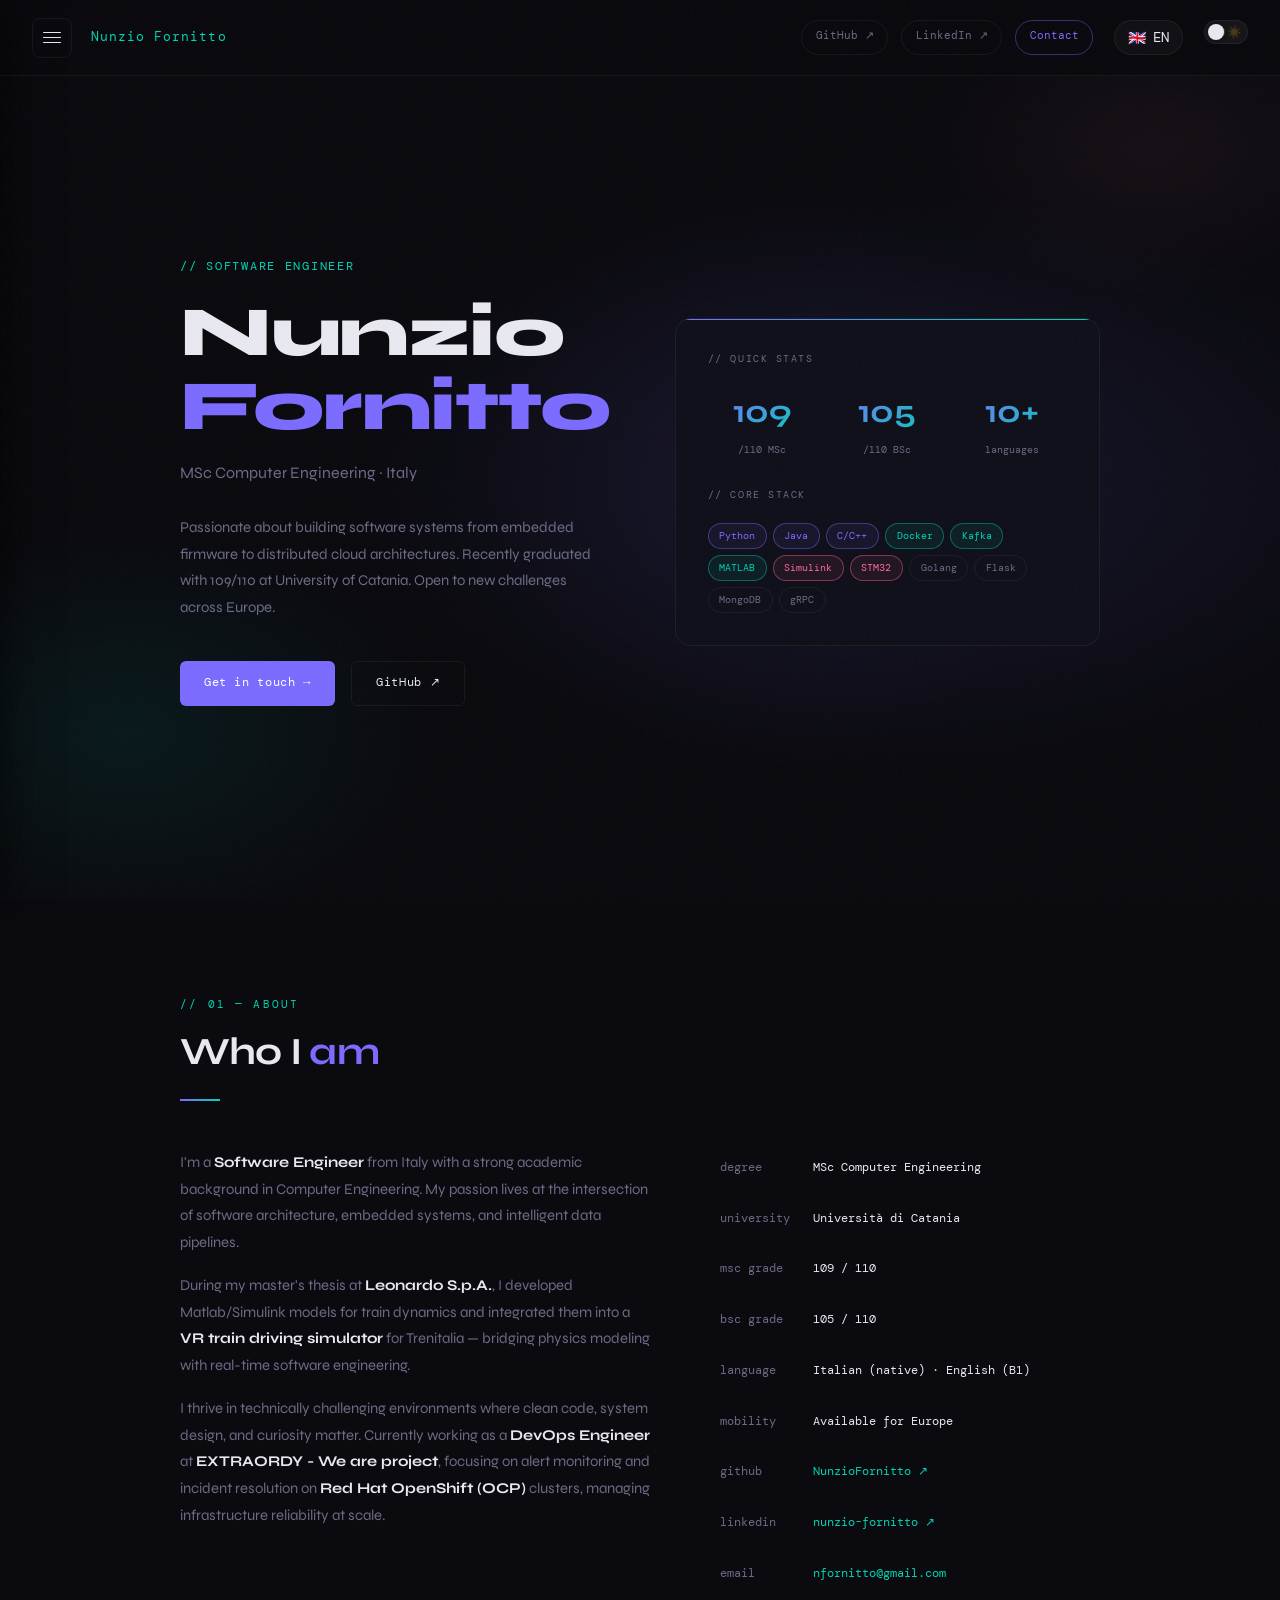
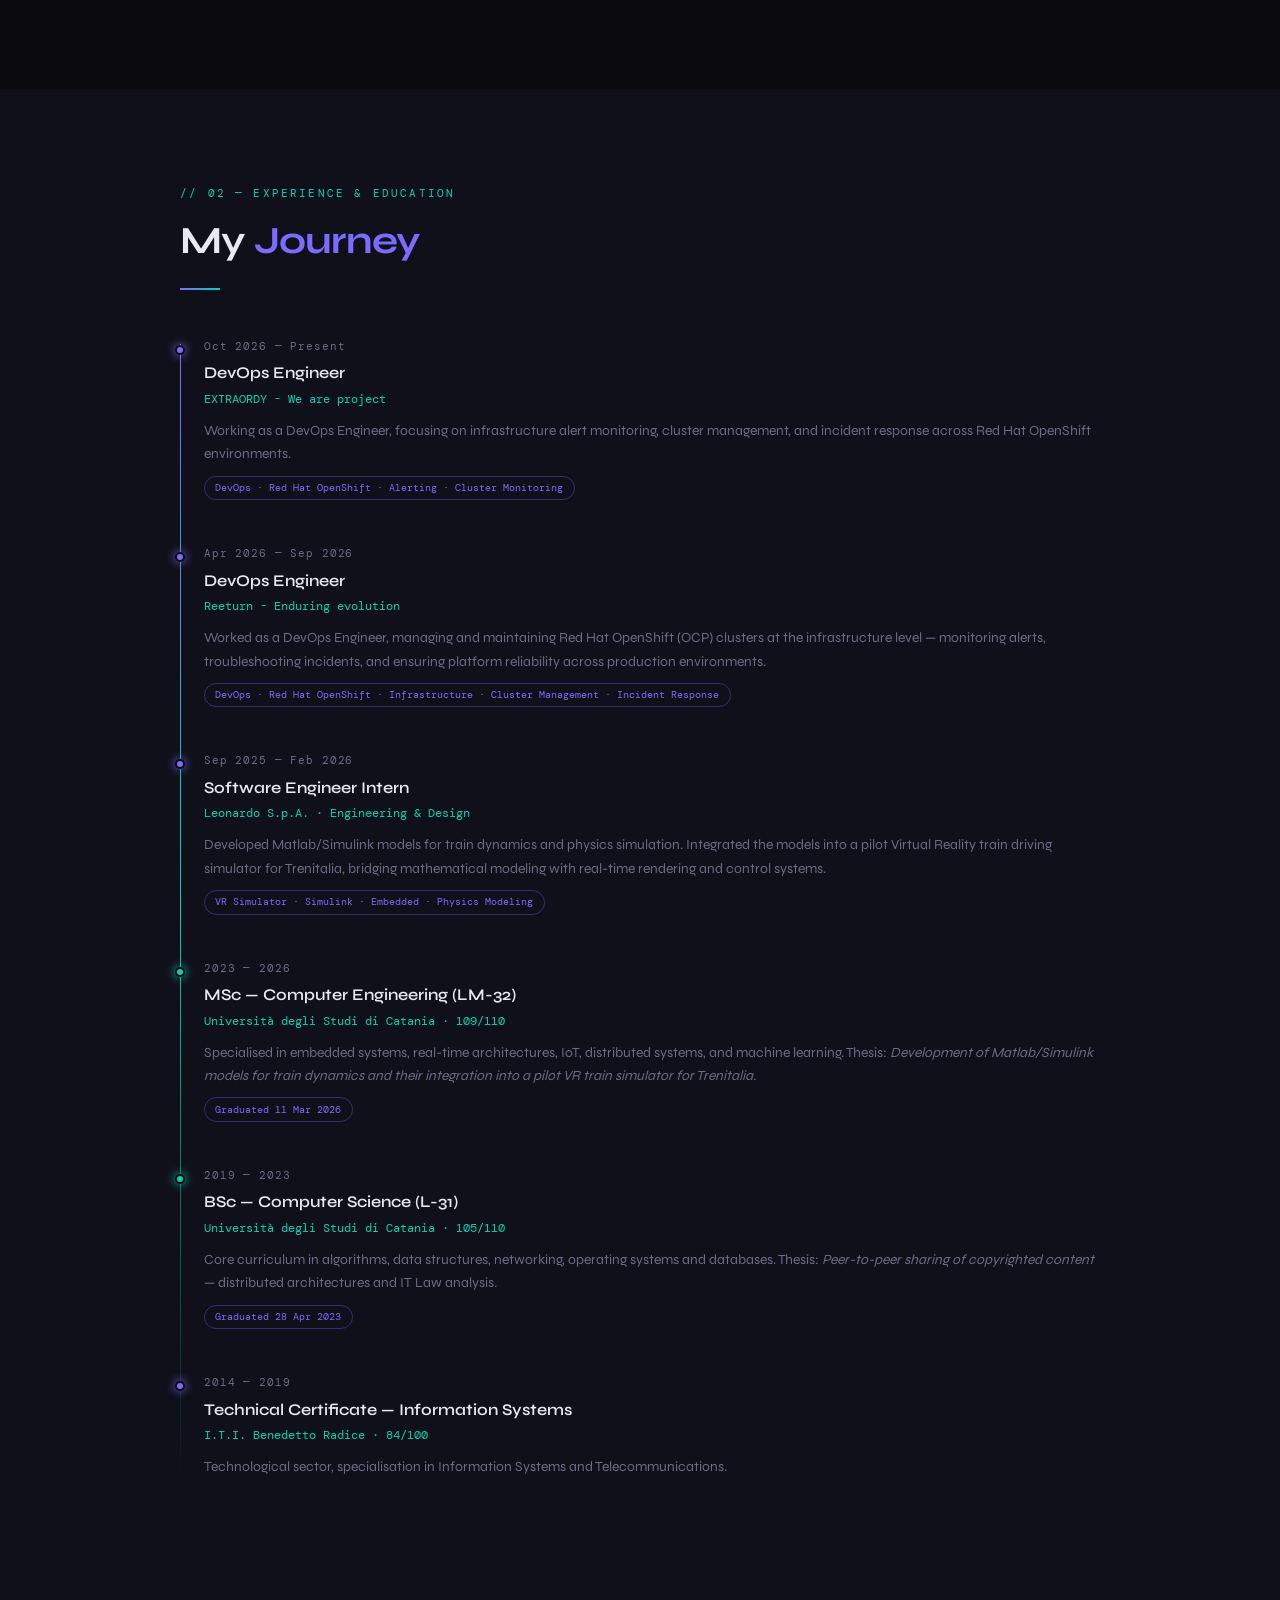
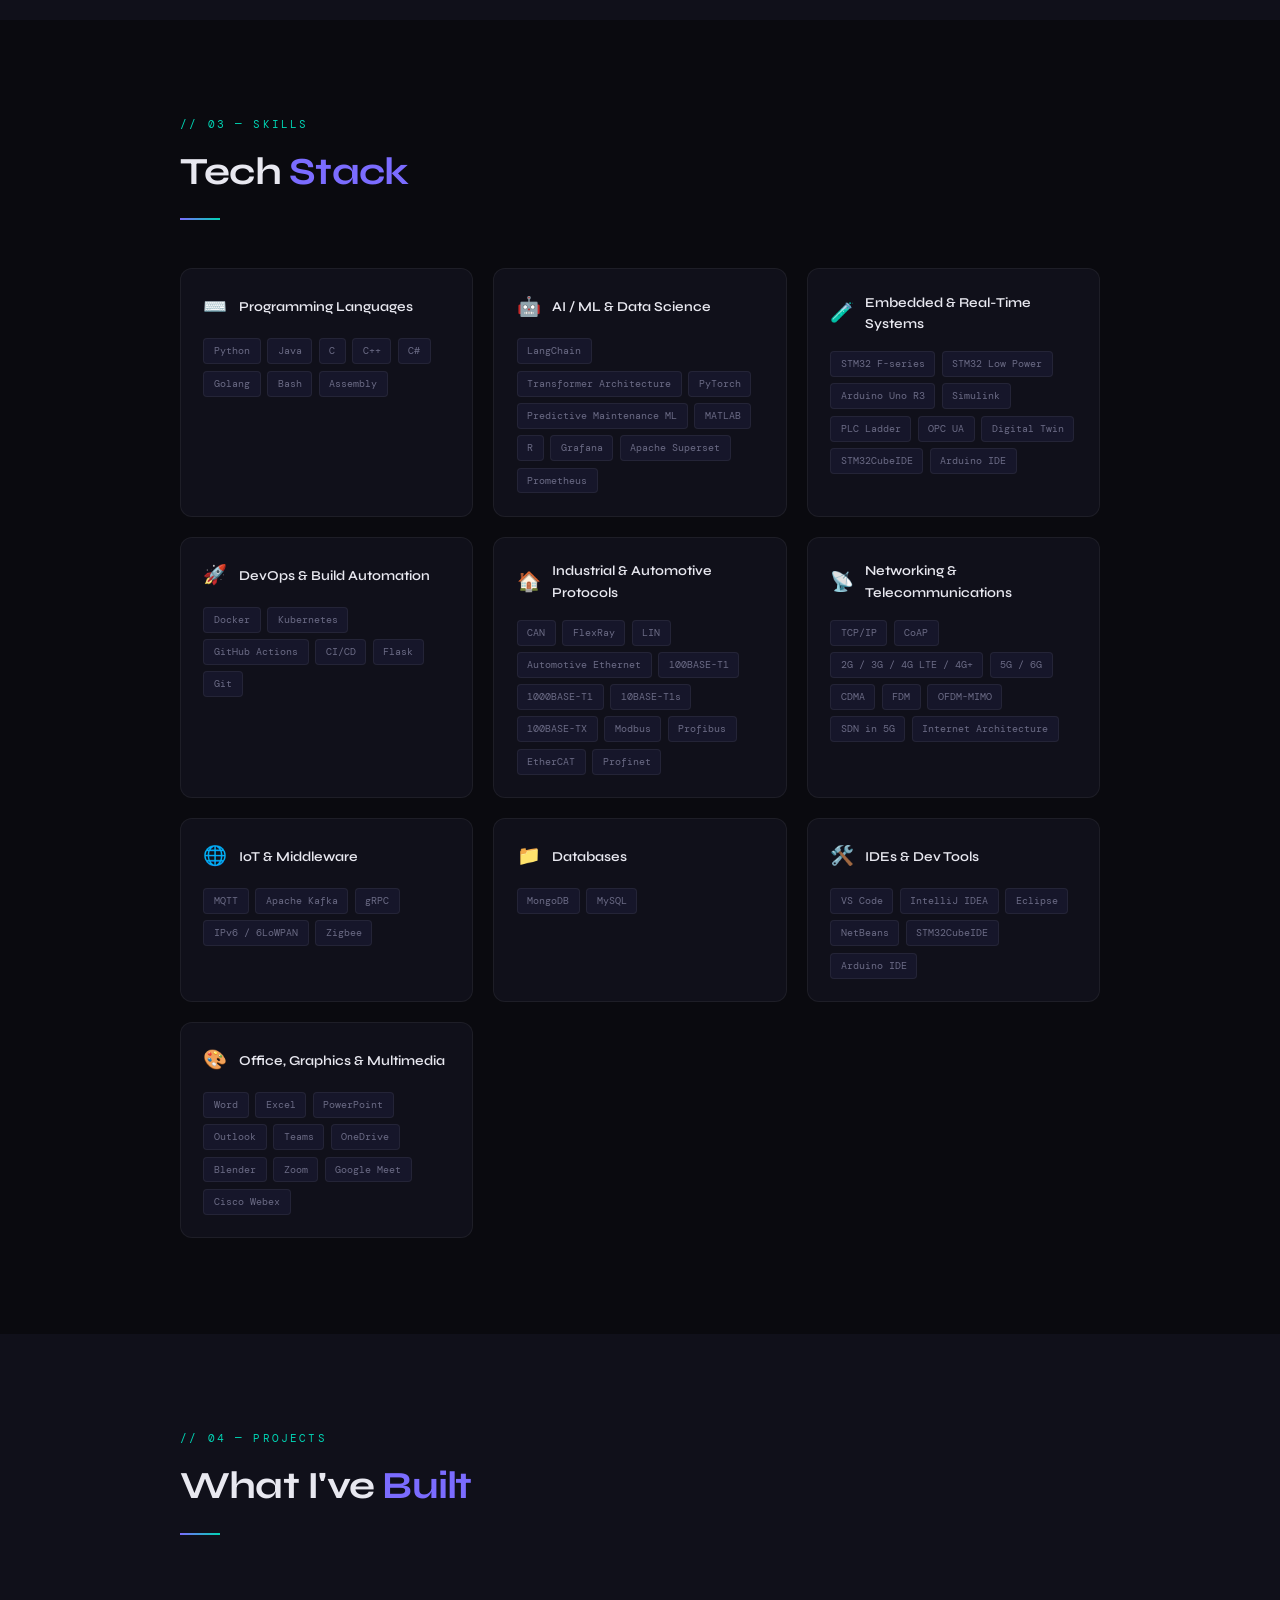
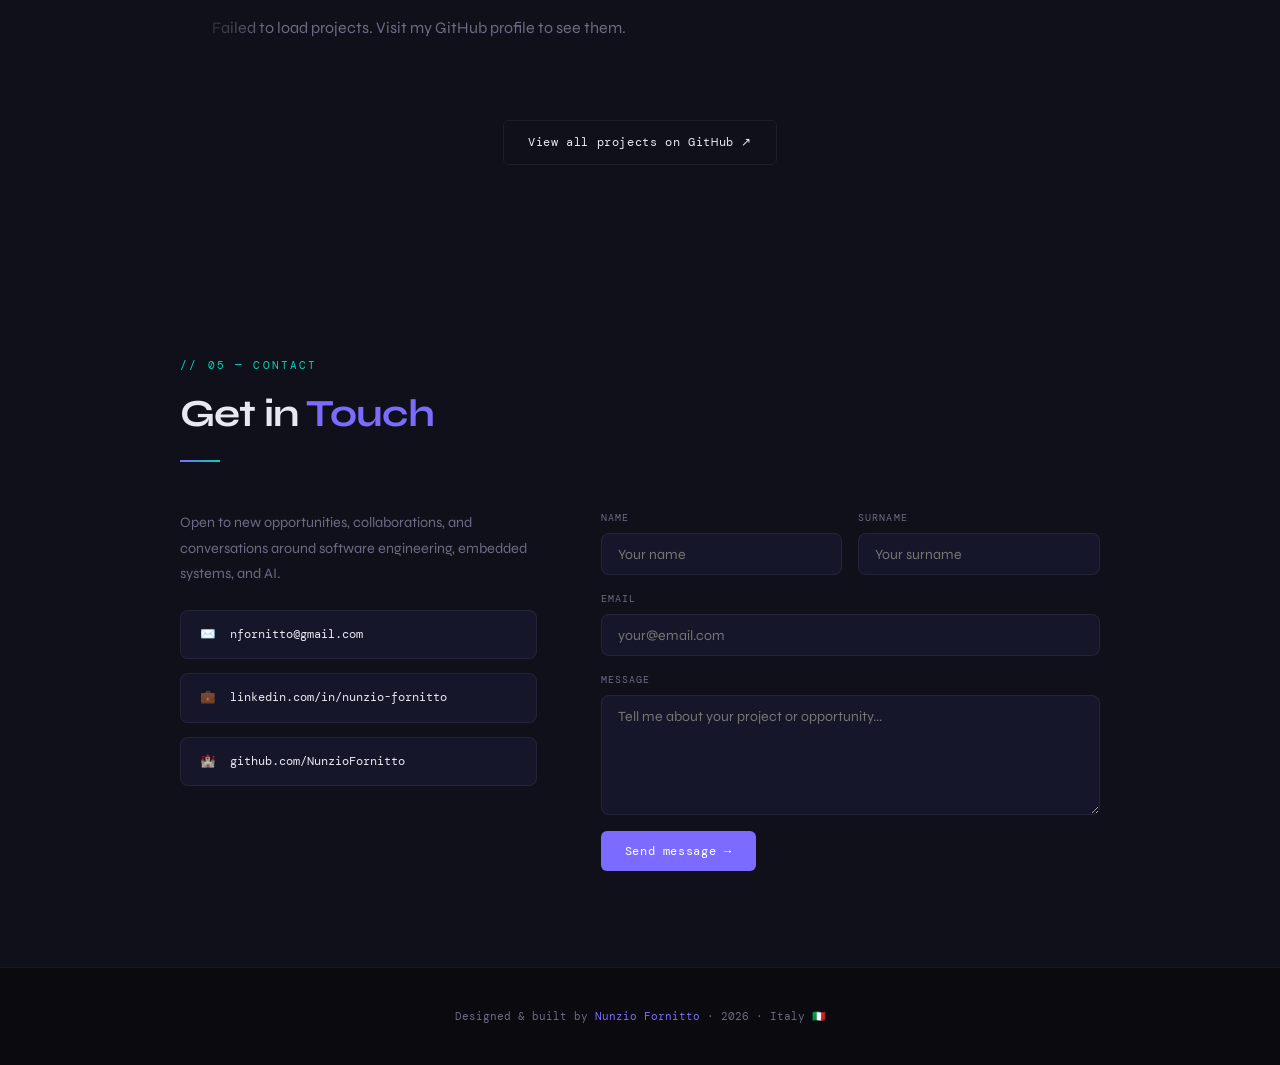
==== commit 4c00d338: "docs: update professional experience and skills copy for OpenShift role" ====
--- a/index.html
+++ b/index.html
@@ -126,7 +126,7 @@
           <div class="about-text">
             <p data-i18n="about-p1">I'm a <strong>Software Engineer</strong> from Italy with a strong academic background in Computer Engineering. My passion lives at the intersection of software architecture, embedded systems, and intelligent data pipelines.</p>
             <p data-i18n="about-p2">During my master's thesis at <strong>Leonardo S.p.A.</strong>, I developed Matlab/Simulink models for train dynamics and integrated them into a <strong>VR train driving simulator</strong> for Trenitalia — bridging physics modeling with real-time software engineering.</p>
-            <p data-i18n="about-p3">I thrive in technically challenging environments where clean code, system design, and curiosity matter. Currently working as a <strong>DevOps Engineer</strong> at <strong>EXTRAORDY - We are project</strong>, focusing on alert monitoring and infrastructure management on Red Hat OpenShift clusters.</p>
+            <p data-i18n="about-p3">I thrive in technically challenging environments where clean code, system design, and curiosity matter. Currently working as a <strong>DevOps Engineer</strong> at <strong>EXTRAORDY - We are project</strong>, focusing on alert monitoring and incident resolution on <strong>Red Hat OpenShift (OCP)</strong> clusters, managing infrastructure reliability at scale.</p>
           </div>
           <ul class="info-list">
             <li><span class="key" data-i18n="info-degree-key">degree</span><span class="val" data-i18n="info-degree-val">MSc Computer Engineering</span></li>
@@ -169,8 +169,8 @@
             <p class="tl-date" data-i18n="tl-reeturn-date">Apr 2026 — Sep 2026</p>
             <p class="tl-title" data-i18n="tl-reeturn-title">DevOps Engineer</p>
             <p class="tl-company">Reeturn - Enduring evolution</p>
-            <p class="tl-desc" data-i18n="tl-reeturn-desc">Working as a DevOps Engineer, focusing on infrastructure automation, CI/CD pipelines, container orchestration, and cloud-native deployment strategies.</p>
-            <span class="tl-badge" data-i18n="tl-reeturn-badge">DevOps · CI/CD · Docker · Kubernetes · Cloud</span>
+            <p class="tl-desc" data-i18n="tl-reeturn-desc">Worked as a DevOps Engineer, managing and maintaining Red Hat OpenShift (OCP) clusters at the infrastructure level — monitoring alerts, troubleshooting incidents, and ensuring platform reliability across production environments.</p>
+            <span class="tl-badge" data-i18n="tl-reeturn-badge">DevOps · Red Hat OpenShift · Infrastructure · Cluster Management · Incident Response</span>
           </div>
 
           <div class="tl-item">
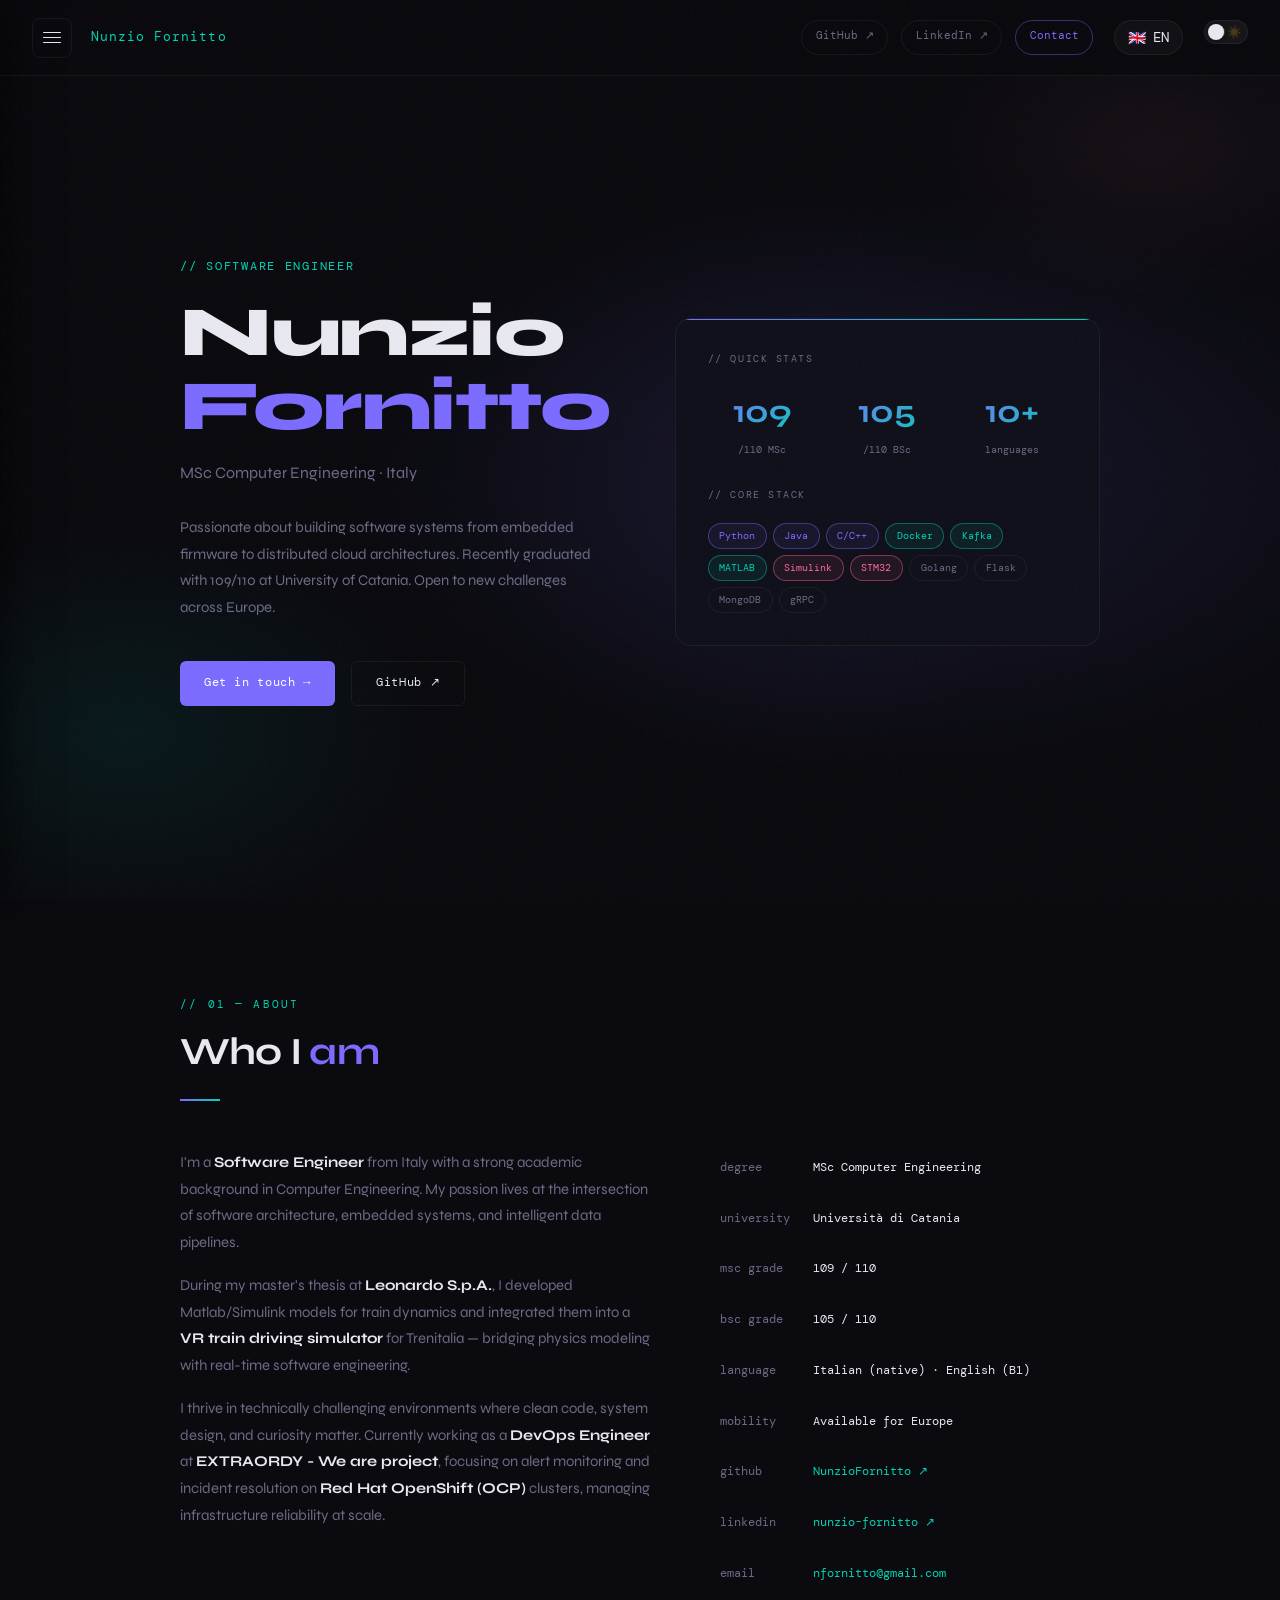
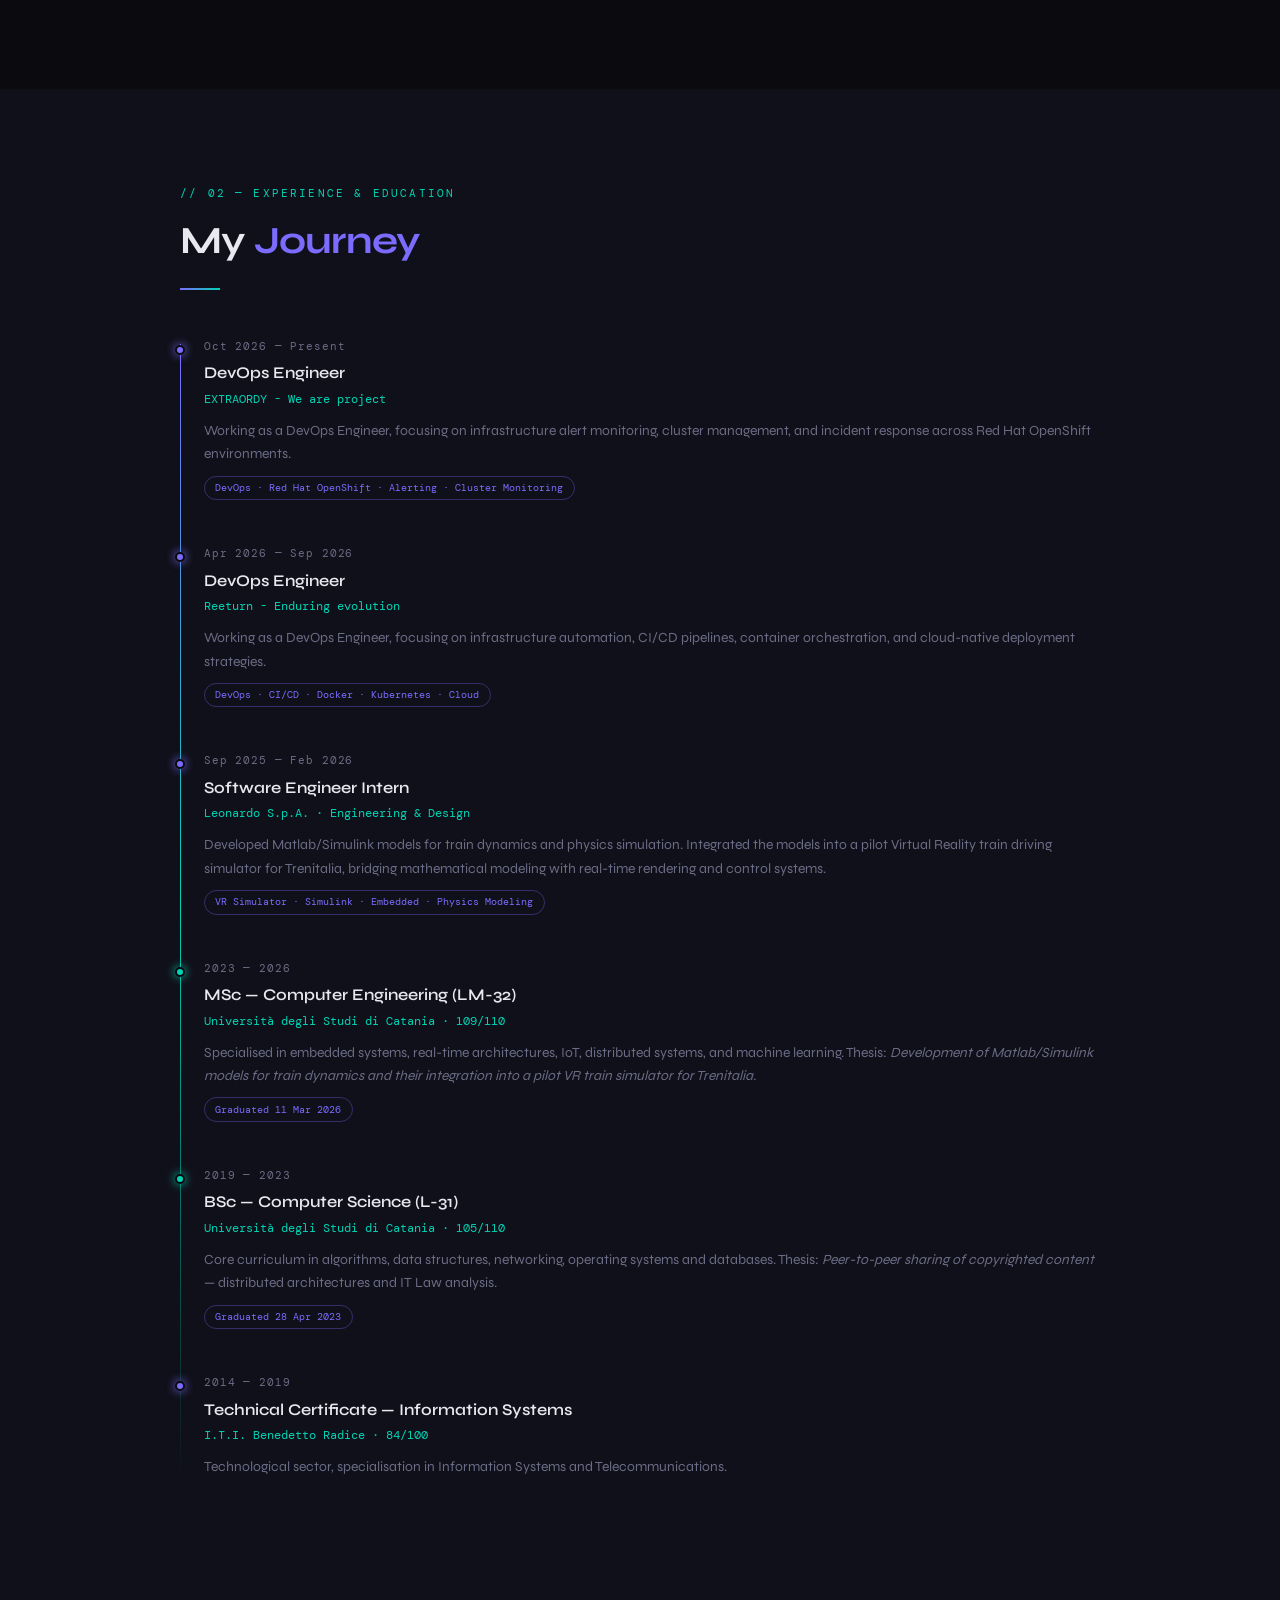
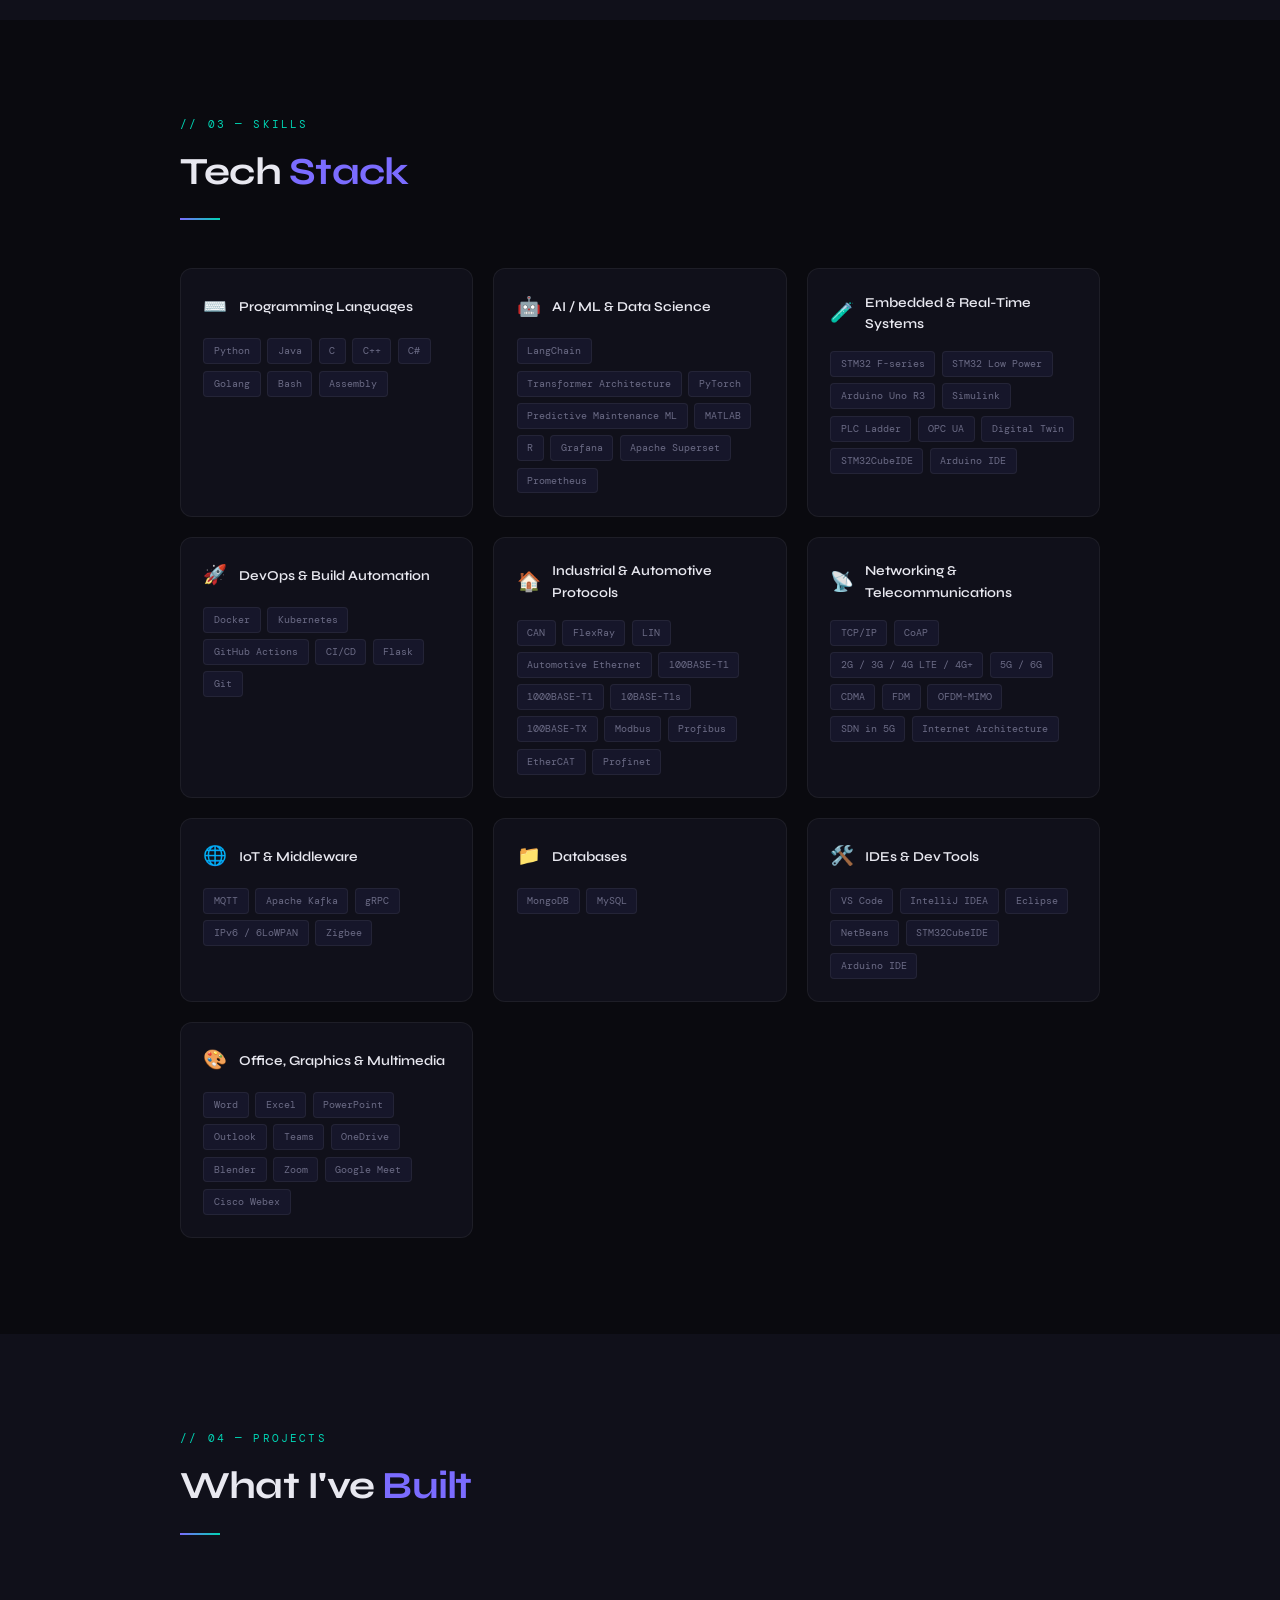
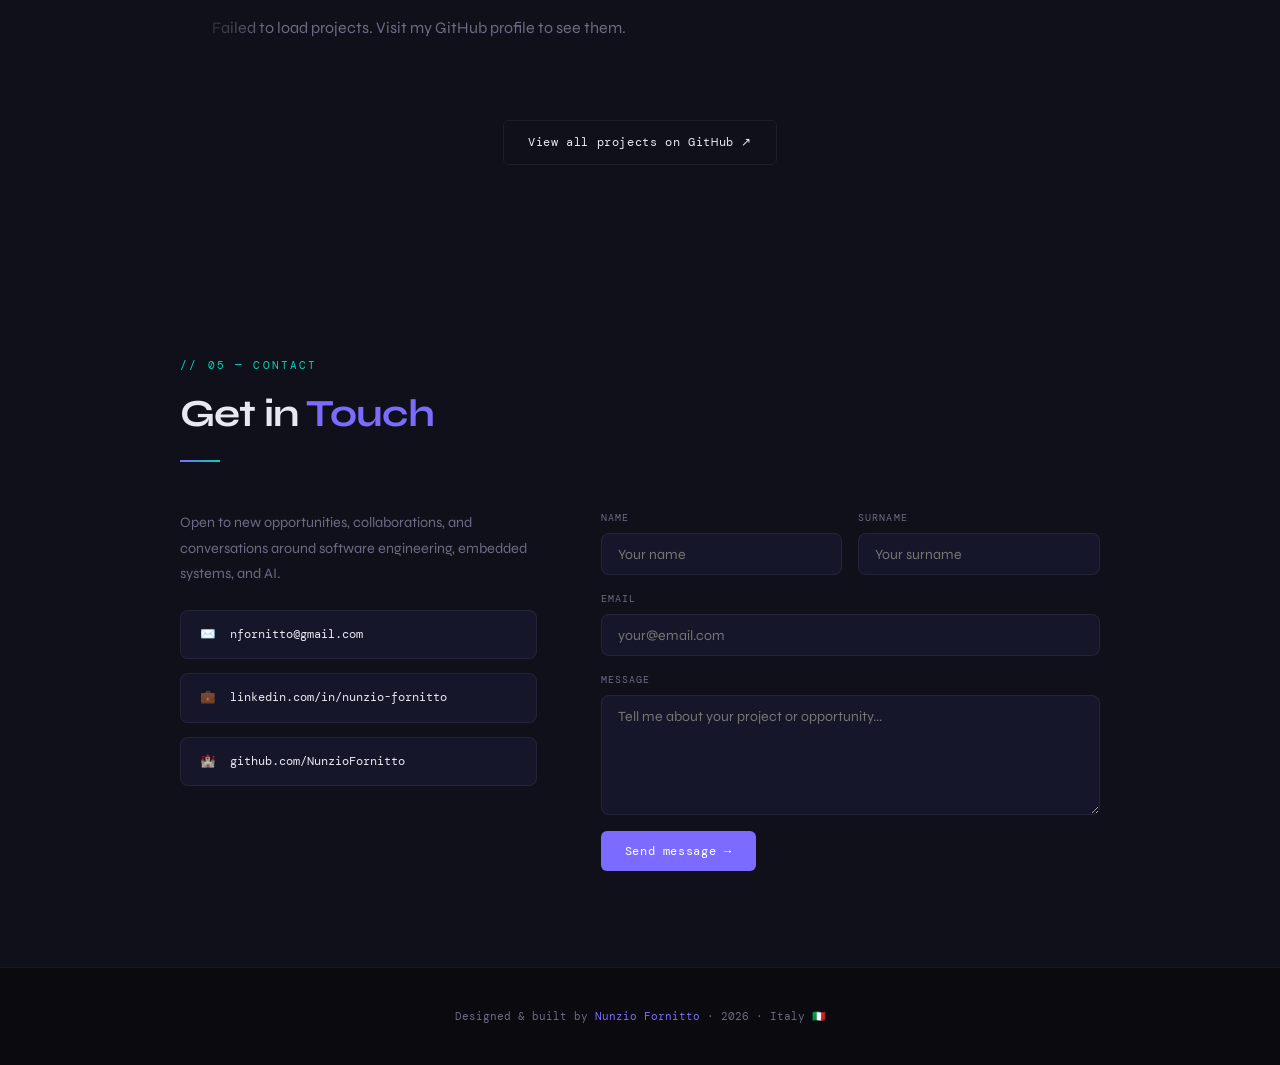
==== commit 8c74ab98: "update Reeturn role description and skills in experience section" ====
--- a/index.html
+++ b/index.html
@@ -17,7 +17,9 @@
   <div class="sidebar-overlay" id="sidebar-overlay"></div>
 
   <!-- Lang transition overlay -->
-  <div id="lang-veil" style="position:fixed;inset:0;background:var(--bg);opacity:0;pointer-events:none;z-index:9998;transition:opacity .25s ease;"></div>
+  <div id="lang-veil"
+    style="position:fixed;inset:0;background:var(--bg);opacity:0;pointer-events:none;z-index:9998;transition:opacity .25s ease;">
+  </div>
 
   <aside class="sidebar" id="sidebar">
     <div class="sidebar-logo">nf.dev / menu</div>
@@ -46,7 +48,8 @@
     <div class="nav-right">
       <a href="https://github.com/NunzioFornitto" target="_blank" class="nav-pill">GitHub ↗</a>
       <a href="https://linkedin.com/in/nunzio-fornitto" target="_blank" class="nav-pill">LinkedIn ↗</a>
-      <a href="#contact" class="nav-pill" style="border-color:rgba(123,108,255,.4);color:var(--accent);" data-i18n="nav-contact">Contact</a>
+      <a href="#contact" class="nav-pill" style="border-color:rgba(123,108,255,.4);color:var(--accent);"
+        data-i18n="nav-contact">Contact</a>
       <button id="langToggle" class="lang-toggle" aria-label="Switch language">
         <span class="lang-flag">🇬🇧</span>
         <span class="lang-label">EN</span>
@@ -74,7 +77,9 @@
             <p class="hero-tag" data-i18n="hero-tag">// Software Engineer</p>
             <h1 class="hero-name">Nunzio<br /><span>Fornitto</span></h1>
             <p class="hero-role" data-i18n="hero-role">MSc Computer Engineering · Italy</p>
-            <p class="hero-desc" data-i18n="hero-desc">Passionate about building software systems from embedded firmware to distributed cloud architectures. Recently graduated with 109/110 at University of Catania. Open to new challenges across Europe.</p>
+            <p class="hero-desc" data-i18n="hero-desc">Passionate about building software systems from embedded firmware
+              to distributed cloud architectures. Recently graduated with 109/110 at University of Catania. Open to new
+              challenges across Europe.</p>
             <div class="hero-cta">
               <a href="#contact" class="btn btn-primary" data-i18n="hero-cta-primary">Get in touch →</a>
               <a href="https://github.com/NunzioFornitto" target="_blank" class="btn btn-outline">GitHub ↗</a>
@@ -124,19 +129,32 @@
         </div>
         <div class="about-grid reveal">
           <div class="about-text">
-            <p data-i18n="about-p1">I'm a <strong>Software Engineer</strong> from Italy with a strong academic background in Computer Engineering. My passion lives at the intersection of software architecture, embedded systems, and intelligent data pipelines.</p>
-            <p data-i18n="about-p2">During my master's thesis at <strong>Leonardo S.p.A.</strong>, I developed Matlab/Simulink models for train dynamics and integrated them into a <strong>VR train driving simulator</strong> for Trenitalia — bridging physics modeling with real-time software engineering.</p>
-            <p data-i18n="about-p3">I thrive in technically challenging environments where clean code, system design, and curiosity matter. Currently working as a <strong>DevOps Engineer</strong> at <strong>EXTRAORDY - We are project</strong>, focusing on alert monitoring and incident resolution on <strong>Red Hat OpenShift (OCP)</strong> clusters, managing infrastructure reliability at scale.</p>
+            <p data-i18n="about-p1">I'm a <strong>Software Engineer</strong> from Italy with a strong academic
+              background in Computer Engineering. My passion lives at the intersection of software architecture,
+              embedded systems, and intelligent data pipelines.</p>
+            <p data-i18n="about-p2">During my master's thesis at <strong>Leonardo S.p.A.</strong>, I developed
+              Matlab/Simulink models for train dynamics and integrated them into a <strong>VR train driving
+                simulator</strong> for Trenitalia — bridging physics modeling with real-time software engineering.</p>
+            <p data-i18n="about-p3">I thrive in technically challenging environments where clean code, system design,
+              and curiosity matter. Currently working as a <strong>DevOps Engineer</strong> at <strong>EXTRAORDY - We
+                are project</strong>, focusing on alert monitoring and incident resolution on <strong>Red Hat OpenShift
+                (OCP)</strong> clusters, managing infrastructure reliability at scale.</p>
           </div>
           <ul class="info-list">
-            <li><span class="key" data-i18n="info-degree-key">degree</span><span class="val" data-i18n="info-degree-val">MSc Computer Engineering</span></li>
-            <li><span class="key" data-i18n="info-univ-key">university</span><span class="val">Università di Catania</span></li>
+            <li><span class="key" data-i18n="info-degree-key">degree</span><span class="val"
+                data-i18n="info-degree-val">MSc Computer Engineering</span></li>
+            <li><span class="key" data-i18n="info-univ-key">university</span><span class="val">Università di
+                Catania</span></li>
             <li><span class="key" data-i18n="info-msc-key">msc grade</span><span class="val">109 / 110</span></li>
             <li><span class="key" data-i18n="info-bsc-key">bsc grade</span><span class="val">105 / 110</span></li>
-            <li><span class="key" data-i18n="info-lang-key">language</span><span class="val" data-i18n="info-lang-val">Italian (native) · English (B1)</span></li>
-            <li><span class="key" data-i18n="info-mobility-key">mobility</span><span class="val" data-i18n="info-mobility-val">Available for Europe</span></li>
-            <li><span class="key">github</span><a href="https://github.com/NunzioFornitto" target="_blank">NunzioFornitto ↗</a></li>
-            <li><span class="key">linkedin</span><a href="https://linkedin.com/in/nunzio-fornitto" target="_blank">nunzio-fornitto ↗</a></li>
+            <li><span class="key" data-i18n="info-lang-key">language</span><span class="val"
+                data-i18n="info-lang-val">Italian (native) · English (B1)</span></li>
+            <li><span class="key" data-i18n="info-mobility-key">mobility</span><span class="val"
+                data-i18n="info-mobility-val">Available for Europe</span></li>
+            <li><span class="key">github</span><a href="https://github.com/NunzioFornitto"
+                target="_blank">NunzioFornitto ↗</a></li>
+            <li><span class="key">linkedin</span><a href="https://linkedin.com/in/nunzio-fornitto"
+                target="_blank">nunzio-fornitto ↗</a></li>
             <li><span class="key">email</span><a href="mailto:nfornitto@gmail.com">nfornitto@gmail.com</a></li>
           </ul>
         </div>
@@ -160,8 +178,10 @@
             <p class="tl-date" data-i18n="tl0-date">Oct 2026 — Present</p>
             <p class="tl-title" data-i18n="tl0-title">DevOps Engineer</p>
             <p class="tl-company">EXTRAORDY - We are project</p>
-            <p class="tl-desc" data-i18n="tl0-desc">Working as a DevOps Engineer, focusing on infrastructure alert monitoring, cluster management, and incident response across Red Hat OpenShift environments.</p>
-            <span class="tl-badge" data-i18n="tl0-badge">DevOps · Red Hat OpenShift · Alerting · Cluster Monitoring</span>
+            <p class="tl-desc" data-i18n="tl0-desc">Working as a DevOps Engineer, focusing on infrastructure alert
+              monitoring, cluster management, and incident response across Red Hat OpenShift environments.</p>
+            <span class="tl-badge" data-i18n="tl0-badge">DevOps · Red Hat OpenShift · Alerting · Cluster
+              Monitoring</span>
           </div>
 
           <div class="tl-item">
@@ -169,8 +189,9 @@
             <p class="tl-date" data-i18n="tl-reeturn-date">Apr 2026 — Sep 2026</p>
             <p class="tl-title" data-i18n="tl-reeturn-title">DevOps Engineer</p>
             <p class="tl-company">Reeturn - Enduring evolution</p>
-            <p class="tl-desc" data-i18n="tl-reeturn-desc">Worked as a DevOps Engineer, managing and maintaining Red Hat OpenShift (OCP) clusters at the infrastructure level — monitoring alerts, troubleshooting incidents, and ensuring platform reliability across production environments.</p>
-            <span class="tl-badge" data-i18n="tl-reeturn-badge">DevOps · Red Hat OpenShift · Infrastructure · Cluster Management · Incident Response</span>
+            <p class="tl-desc" data-i18n="tl-reeturn-desc">Working as a DevOps Engineer, focusing on infrastructure
+              automation, CI/CD pipelines, container orchestration, and cloud-native deployment strategies.</p>
+            <span class="tl-badge" data-i18n="tl-reeturn-badge">DevOps · CI/CD · Docker · Kubernetes · Cloud</span>
           </div>
 
           <div class="tl-item">
@@ -178,7 +199,9 @@
             <p class="tl-date">Sep 2025 — Feb 2026</p>
             <p class="tl-title" data-i18n="tl1-title">Software Engineer Intern</p>
             <p class="tl-company">Leonardo S.p.A. · Engineering & Design</p>
-            <p class="tl-desc" data-i18n="tl1-desc">Developed Matlab/Simulink models for train dynamics and physics simulation. Integrated the models into a pilot Virtual Reality train driving simulator for Trenitalia, bridging mathematical modeling with real-time rendering and control systems.</p>
+            <p class="tl-desc" data-i18n="tl1-desc">Developed Matlab/Simulink models for train dynamics and physics
+              simulation. Integrated the models into a pilot Virtual Reality train driving simulator for Trenitalia,
+              bridging mathematical modeling with real-time rendering and control systems.</p>
             <span class="tl-badge" data-i18n="tl1-badge">VR Simulator · Simulink · Embedded · Physics Modeling</span>
           </div>
 
@@ -187,7 +210,9 @@
             <p class="tl-date">2023 — 2026</p>
             <p class="tl-title" data-i18n="tl2-title">MSc — Computer Engineering (LM-32)</p>
             <p class="tl-company">Università degli Studi di Catania · 109/110</p>
-            <p class="tl-desc" data-i18n="tl2-desc">Specialised in embedded systems, real-time architectures, IoT, distributed systems, and machine learning. Thesis: <em>Development of Matlab/Simulink models for train dynamics and their integration into a pilot VR train simulator for Trenitalia.</em></p>
+            <p class="tl-desc" data-i18n="tl2-desc">Specialised in embedded systems, real-time architectures, IoT,
+              distributed systems, and machine learning. Thesis: <em>Development of Matlab/Simulink models for train
+                dynamics and their integration into a pilot VR train simulator for Trenitalia.</em></p>
             <span class="tl-badge" data-i18n="tl2-badge">Graduated 11 Mar 2026</span>
           </div>
 
@@ -196,7 +221,9 @@
             <p class="tl-date">2019 — 2023</p>
             <p class="tl-title" data-i18n="tl3-title">BSc — Computer Science (L-31)</p>
             <p class="tl-company">Università degli Studi di Catania · 105/110</p>
-            <p class="tl-desc" data-i18n="tl3-desc">Core curriculum in algorithms, data structures, networking, operating systems and databases. Thesis: <em>Peer-to-peer sharing of copyrighted content</em> — distributed architectures and IT Law analysis.</p>
+            <p class="tl-desc" data-i18n="tl3-desc">Core curriculum in algorithms, data structures, networking,
+              operating systems and databases. Thesis: <em>Peer-to-peer sharing of copyrighted content</em> —
+              distributed architectures and IT Law analysis.</p>
             <span class="tl-badge" data-i18n="tl3-badge">Graduated 28 Apr 2023</span>
           </div>
 
@@ -205,7 +232,8 @@
             <p class="tl-date">2014 — 2019</p>
             <p class="tl-title" data-i18n="tl4-title">Technical Certificate — Information Systems</p>
             <p class="tl-company">I.T.I. Benedetto Radice · 84/100</p>
-            <p class="tl-desc" data-i18n="tl4-desc">Technological sector, specialisation in Information Systems and Telecommunications.</p>
+            <p class="tl-desc" data-i18n="tl4-desc">Technological sector, specialisation in Information Systems and
+              Telecommunications.</p>
           </div>
 
         </div>
@@ -352,9 +380,10 @@
             <!-- Cards will be injected here via GitHub API -->
           </div>
         </div>
-        
+
         <div class="github-cta reveal" style="margin-top: 3rem;">
-          <a href="https://github.com/NunzioFornitto" target="_blank" class="btn btn-outline" style="margin:0 auto;" data-i18n="proj-github-btn">
+          <a href="https://github.com/NunzioFornitto" target="_blank" class="btn btn-outline" style="margin:0 auto;"
+            data-i18n="proj-github-btn">
             View all projects on GitHub ↗
           </a>
         </div>
@@ -374,7 +403,8 @@
         <div class="contact-grid reveal">
           <div>
             <p style="color:var(--muted);font-size:.9rem;line-height:1.75;" data-i18n="contact-desc">
-              Open to new opportunities, collaborations, and conversations around software engineering, embedded systems, and AI.
+              Open to new opportunities, collaborations, and conversations around software engineering, embedded
+              systems, and AI.
             </p>
             <div class="contact-links">
               <a href="mailto:nfornitto@gmail.com" class="contact-link">✉️ &nbsp;nfornitto@gmail.com</a>
@@ -389,11 +419,13 @@
               <div class="form-row">
                 <div class="form-group">
                   <label class="form-label" data-i18n="form-name">Name</label>
-                  <input type="text" class="form-input" id="senderName" data-i18n-placeholder="form-name-ph" placeholder="Your name" required />
+                  <input type="text" class="form-input" id="senderName" data-i18n-placeholder="form-name-ph"
+                    placeholder="Your name" required />
                 </div>
                 <div class="form-group">
                   <label class="form-label" data-i18n="form-surname">Surname</label>
-                  <input type="text" class="form-input" id="senderSurname" data-i18n-placeholder="form-surname-ph" placeholder="Your surname" required />
+                  <input type="text" class="form-input" id="senderSurname" data-i18n-placeholder="form-surname-ph"
+                    placeholder="Your surname" required />
                 </div>
               </div>
               <div class="form-group">
@@ -402,10 +434,11 @@
               </div>
               <div class="form-group">
                 <label class="form-label" data-i18n="form-message">Message</label>
-                <textarea class="form-textarea" id="senderMessage"
-                  data-i18n-placeholder="form-message-ph" placeholder="Tell me about your project or opportunity..." required></textarea>
+                <textarea class="form-textarea" id="senderMessage" data-i18n-placeholder="form-message-ph"
+                  placeholder="Tell me about your project or opportunity..." required></textarea>
               </div>
-              <button type="submit" class="btn btn-primary" style="width:fit-content;" data-i18n="form-submit">Send message →</button>
+              <button type="submit" class="btn btn-primary" style="width:fit-content;" data-i18n="form-submit">Send
+                message →</button>
               <div class="form-status" id="formStatus"></div>
             </form>
           </div>
@@ -422,4 +455,4 @@
   <script src="script.js"></script>
 </body>
 
-</html>
+</html>
